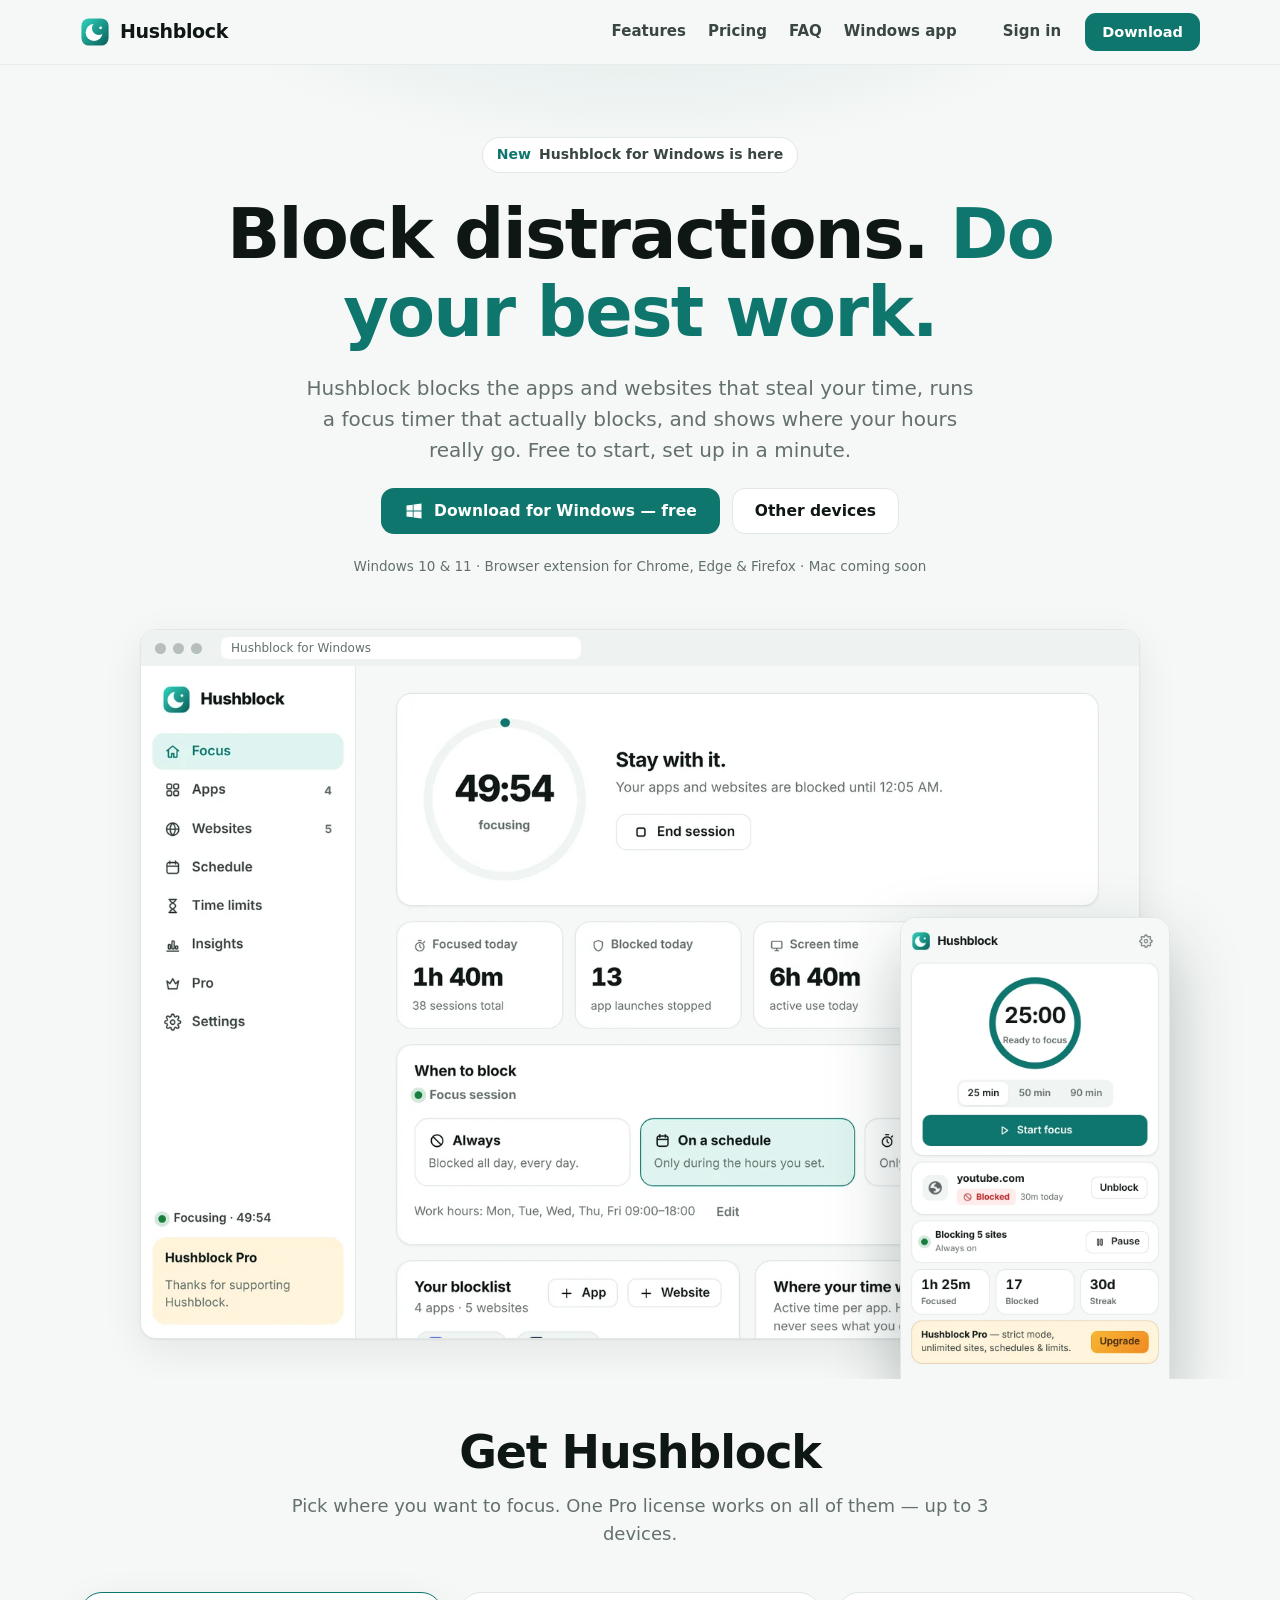
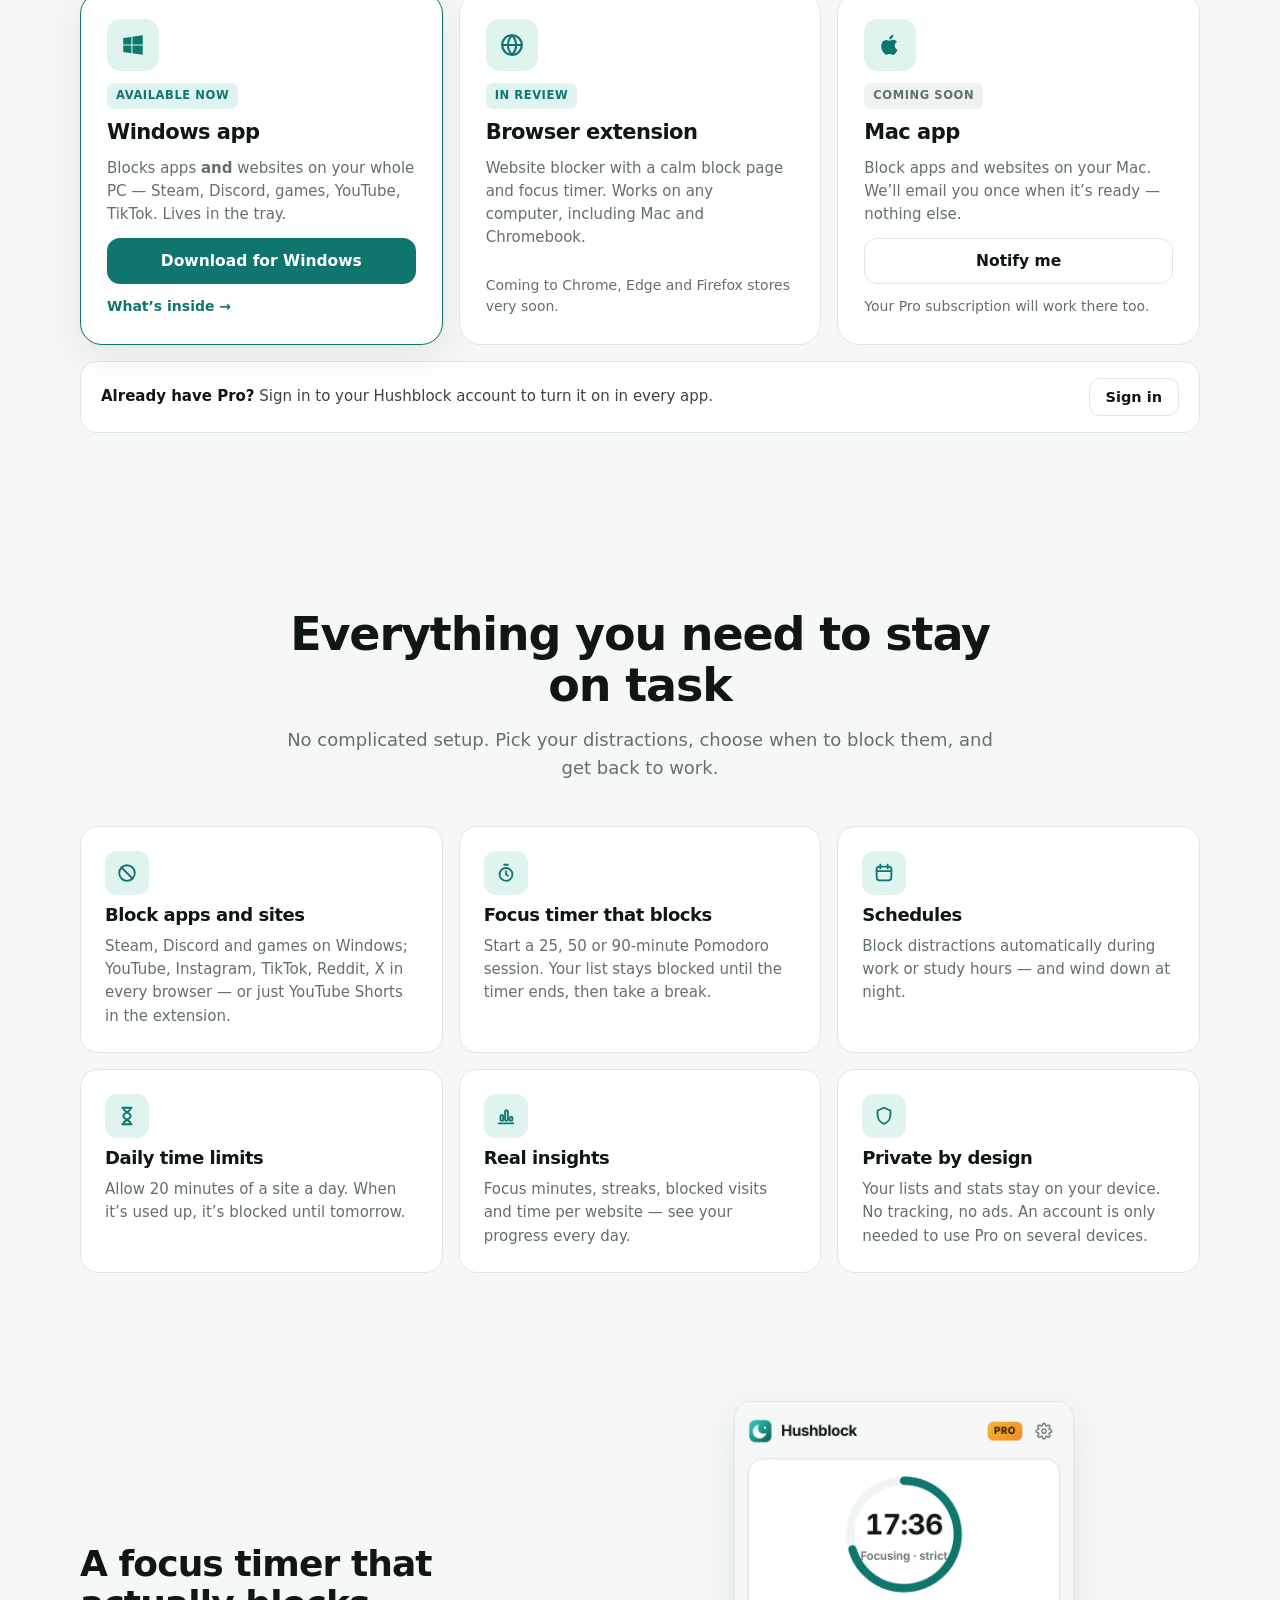
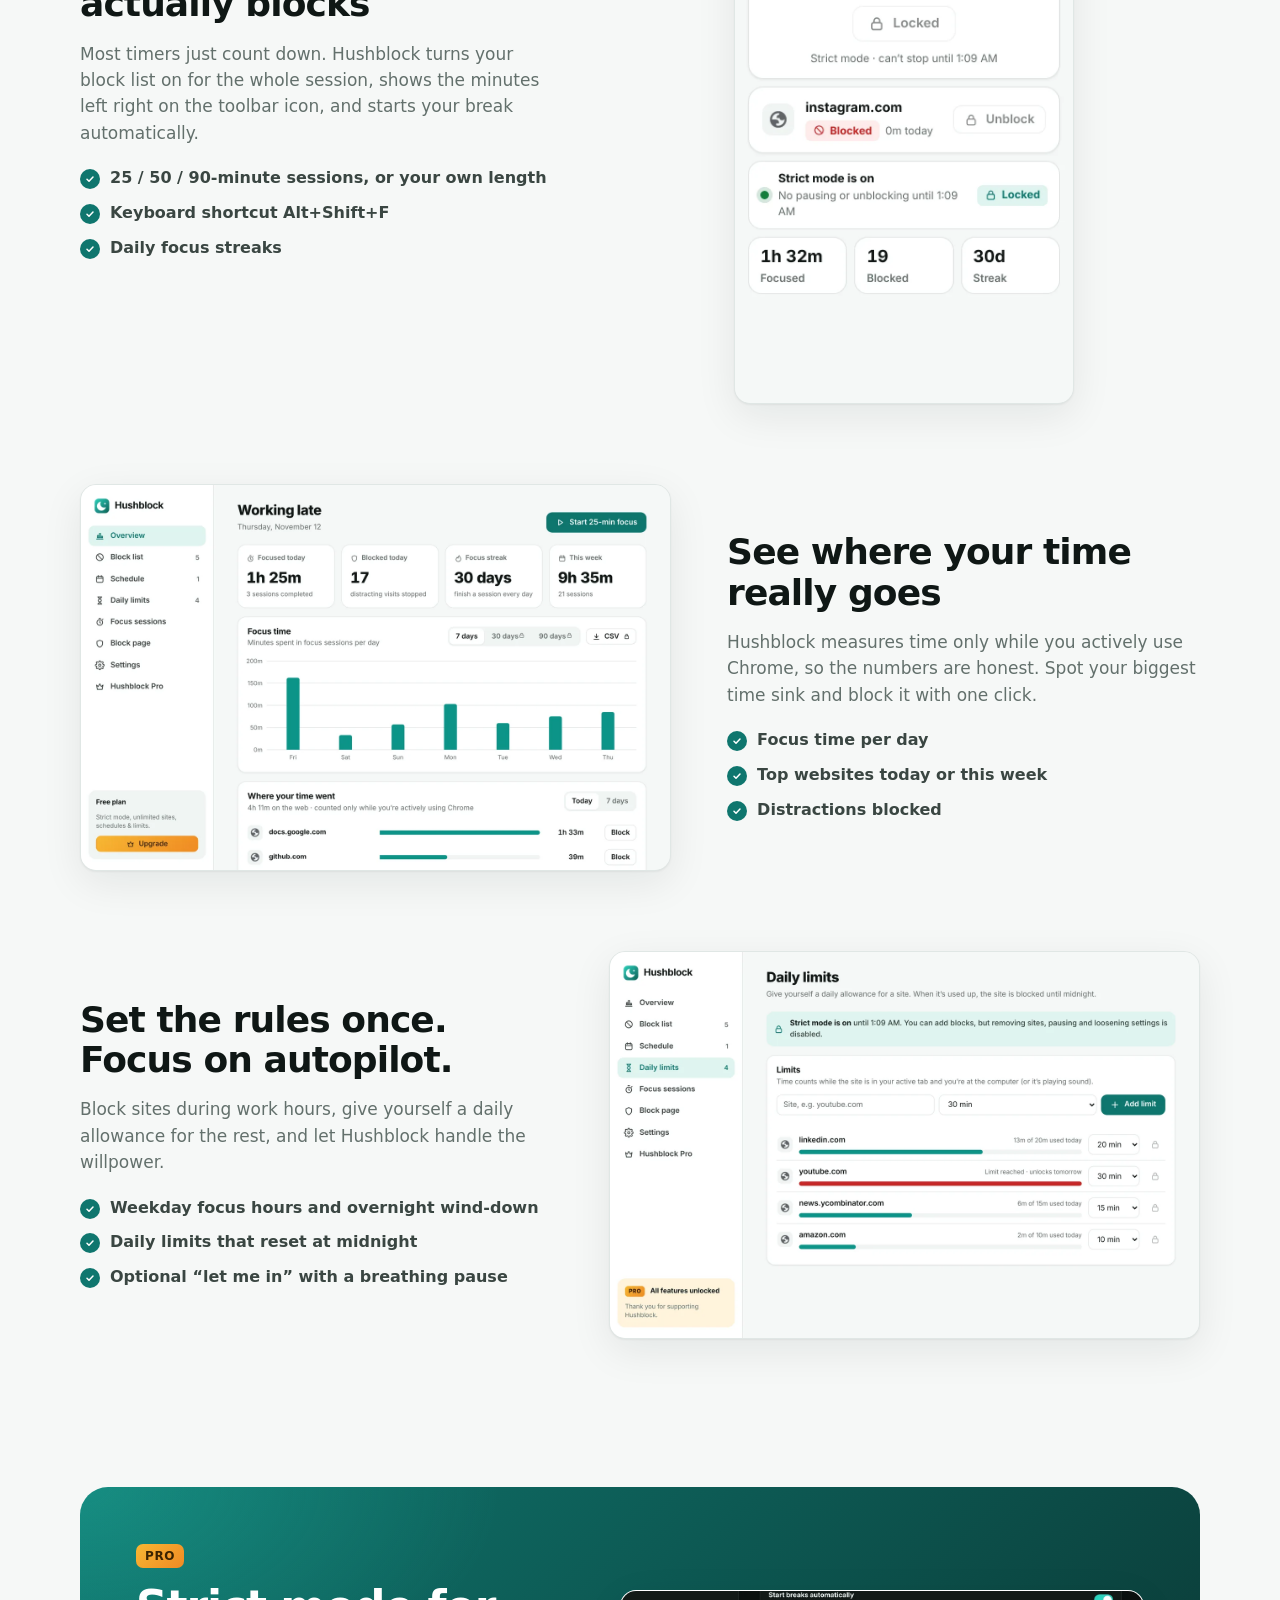
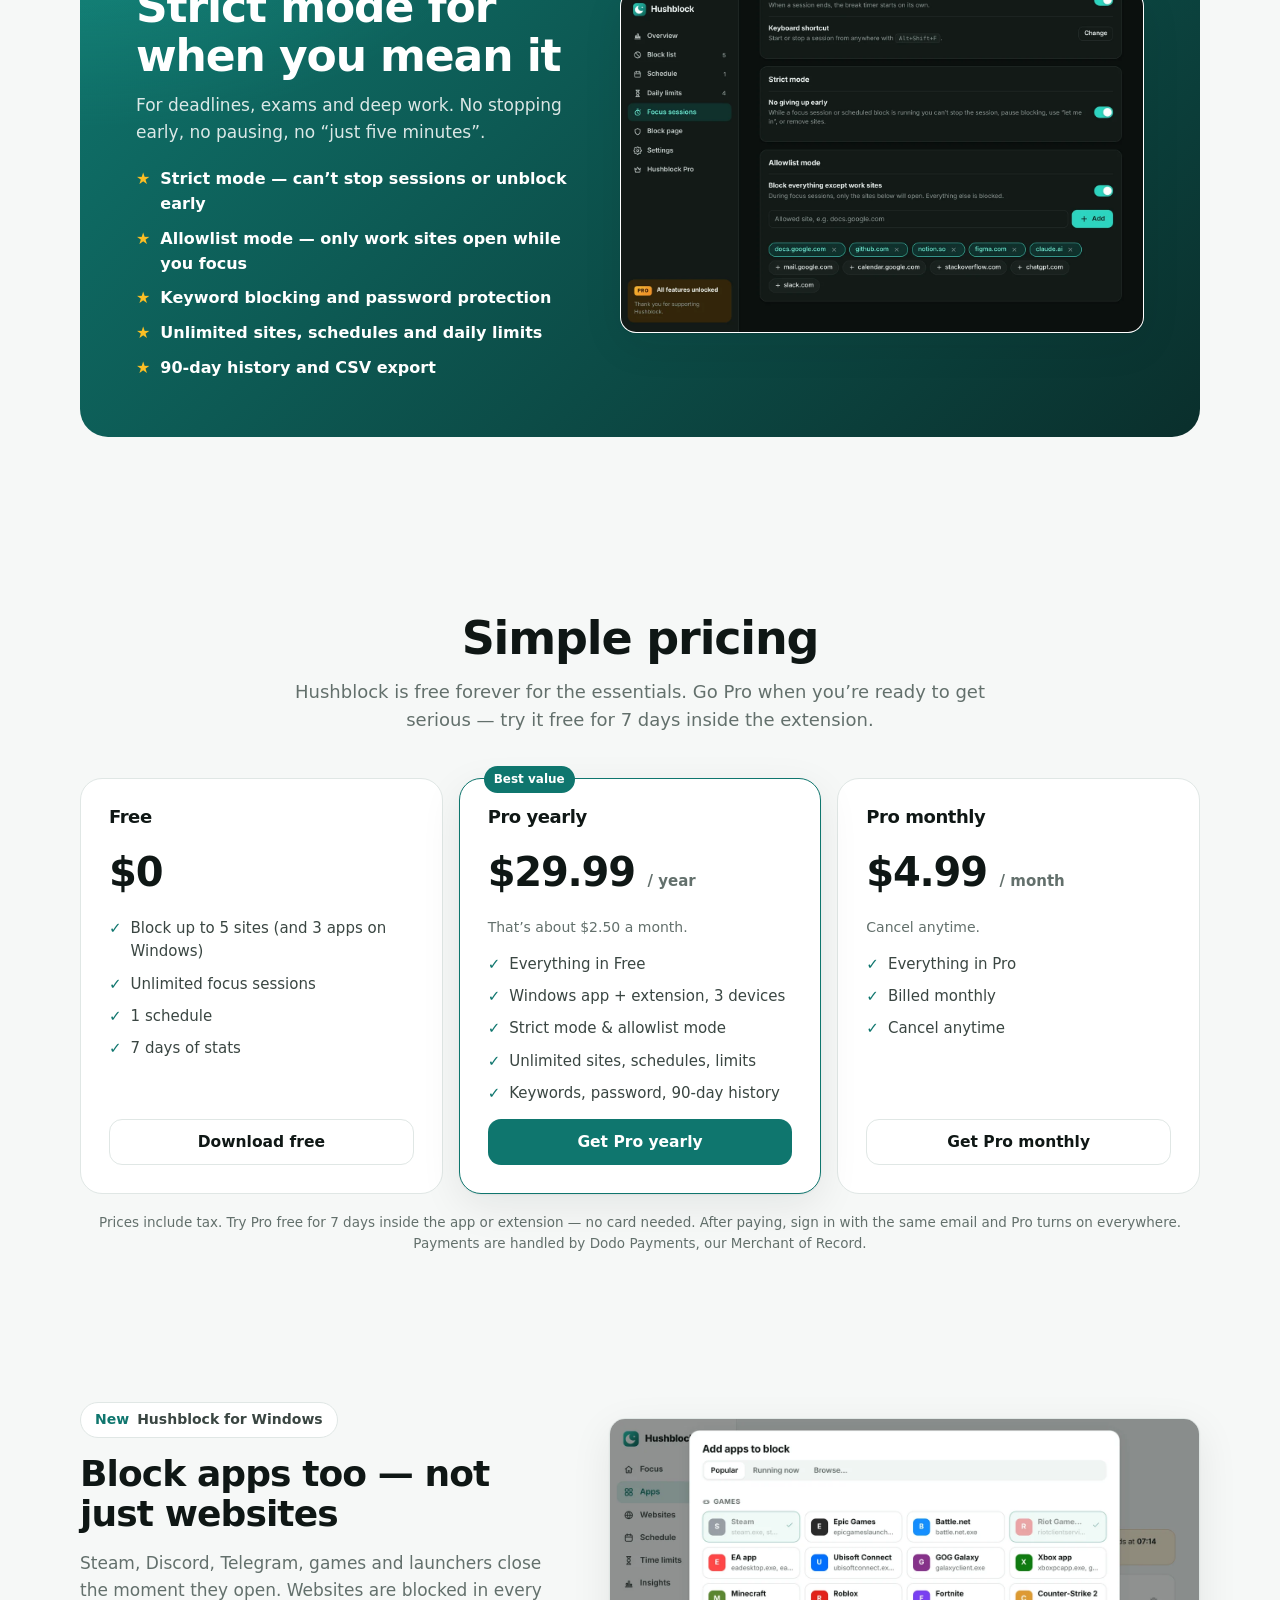
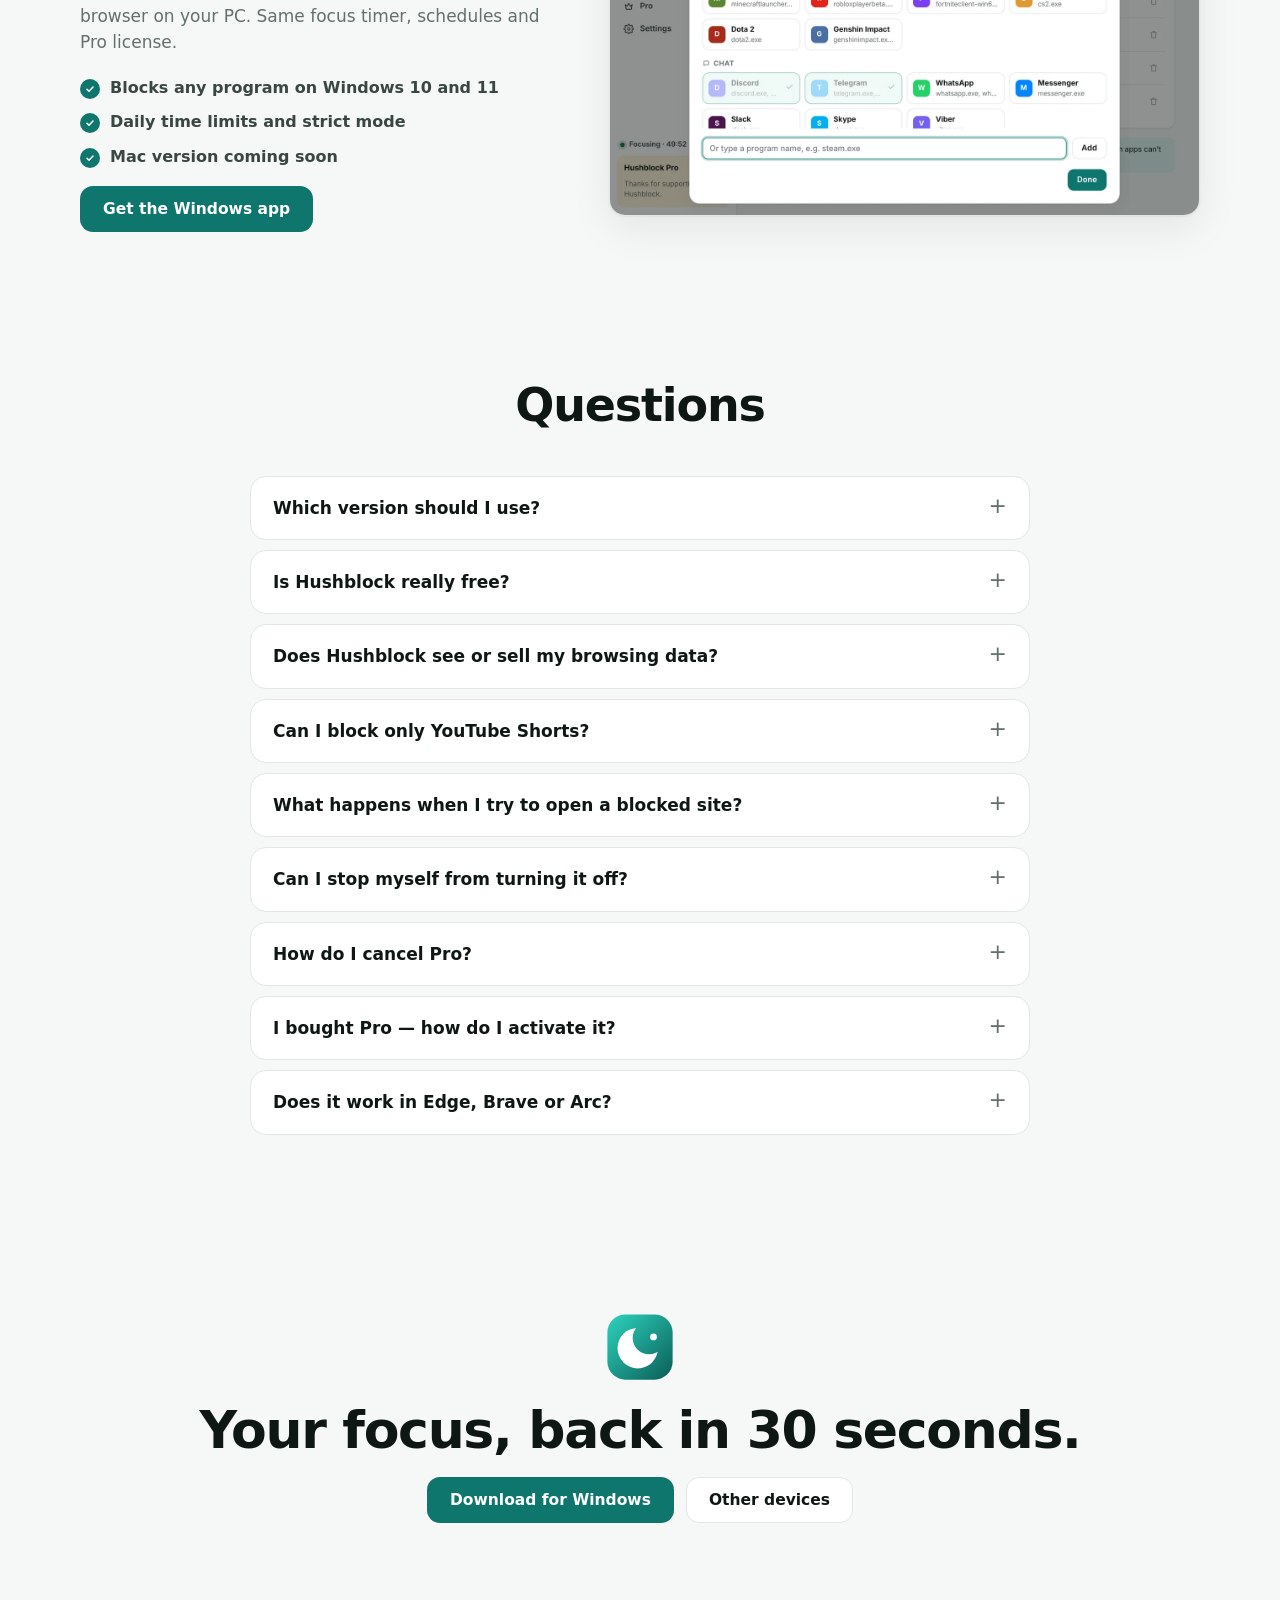
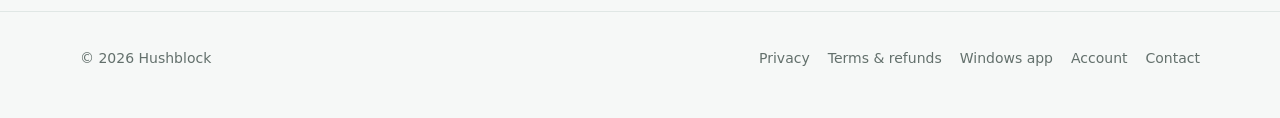
==== index.html @ c03a37de "Add files via upload" ====
<!doctype html>
<html lang="en">
<head>
  <meta charset="utf-8" />
  <meta name="viewport" content="width=device-width, initial-scale=1" />
  <title>Hushblock — Website Blocker & Focus Timer for Chrome</title>
  <meta name="description" content="Block distracting websites, focus with a Pomodoro timer that actually blocks, set daily time limits and schedules. Free, private Chrome extension." />
  <meta property="og:title" content="Hushblock — Quiet the internet. Do your best work." />
  <meta property="og:description" content="Website blocker, focus timer and daily limits for Chrome. Free and private." />
  <meta property="og:image" content="img/og.jpg" />
  <meta property="og:type" content="website" />
  <meta name="twitter:card" content="summary_large_image" />
  <link rel="icon" href="img/favicon-32.png" />
  <link rel="stylesheet" href="style.css?v=20261112c" />
  <script type="application/ld+json">
  {"@context":"https://schema.org","@type":"SoftwareApplication","name":"Hushblock","applicationCategory":"BrowserApplication","operatingSystem":"Chrome","description":"Website blocker and focus timer for Chrome.","offers":{"@type":"Offer","price":"0","priceCurrency":"USD"}}
  </script>
</head>
<body>
  <header class="nav">
    <div class="container">
      <a class="brand" href="./"><img src="img/logo.svg" alt="" />Hushblock</a>
      <nav class="links" aria-label="Main">
        <a href="#features">Features</a>
        <a href="#pricing">Pricing</a>
        <a href="#faq">FAQ</a>
        <a href="desktop/">Windows app</a>
      </nav>
      <a class="nav-signin" href="account/">Sign in</a>
      <a class="btn primary sm" href="#get">Download</a>
    </div>
  </header>

  <main>
    <section class="hero">
      <div class="container">
        <span class="eyebrow"><b>New</b> Hushblock for Windows is here</span>
        <h1>Block distractions. <em>Do your best work.</em></h1>
        <p class="lead">Hushblock blocks the apps and websites that steal your time, runs a focus timer that actually blocks, and shows where your hours really go. Free to start, set up in a minute.</p>
        <div class="cta-row">
          <a class="btn primary js-dl-win" href="desktop/"><svg viewBox="0 0 24 24" fill="currentColor" aria-hidden="true"><path d="M3 5.5l7.5-1v7H3zM11.5 4.3L21 3v8.5h-9.5zM3 12.5h7.5v7L3 18.5zM11.5 12.5H21V21l-9.5-1.3z"/></svg><span>Download for Windows — free</span></a>
          <a class="btn ghost" href="#get">Other devices</a>
        </div>
        <p class="small-note">Windows 10 &amp; 11 · Browser extension for Chrome, Edge &amp; Firefox · Mac coming soon</p>
        <div class="hero-visual">
          <div class="browser"><div class="bar"><i></i><i></i><i></i><span>Hushblock for Windows</span></div><img src="img/win-home-light.webp" alt="Hushblock for Windows: focus timer, today's stats and blocking mode" width="1400" height="942" /></div>
          <div class="pop"><img src="img/popup.webp" alt="Hushblock browser extension popup with focus timer" width="720" height="1280" /></div>
        </div>
      </div>
    </section>

    <section class="block" id="get" style="padding-top:48px">
      <div class="container">
        <div class="section-head">
          <h2>Get Hushblock</h2>
          <p>Pick where you want to focus. One Pro license works on all of them — up to 3 devices.</p>
        </div>
        <div class="get-grid">
          <div class="get-card main">
            <div class="get-ic"><svg viewBox="0 0 24 24" fill="currentColor" aria-hidden="true"><path d="M3 5.5l7.5-1v7H3zM11.5 4.3L21 3v8.5h-9.5zM3 12.5h7.5v7L3 18.5zM11.5 12.5H21V21l-9.5-1.3z"/></svg></div>
            <span class="get-tag">Available now</span>
            <h3>Windows app</h3>
            <p>Blocks apps <b>and</b> websites on your whole PC — Steam, Discord, games, YouTube, TikTok. Lives in the tray.</p>
            <a class="btn primary js-dl-win" href="desktop/">Download for Windows</a>
            <a class="get-more" href="desktop/">What’s inside →</a>
          </div>
          <div class="get-card">
            <div class="get-ic"><svg viewBox="0 0 24 24" fill="none" stroke="currentColor" stroke-width="2" stroke-linecap="round" aria-hidden="true"><circle cx="12" cy="12" r="9"/><path d="M3.5 12h17M12 3c2.5 2.6 3.8 5.6 3.8 9s-1.3 6.4-3.8 9c-2.5-2.6-3.8-5.6-3.8-9S9.5 5.6 12 3z"/></svg></div>
            <span class="get-tag js-ext-tag">In review</span>
            <h3>Browser extension</h3>
            <p>Website blocker with a calm block page and focus timer. Works on any computer, including Mac and Chromebook.</p>
            <div class="store-links js-stores"></div>
            <span class="get-more muted js-ext-note">Coming to Chrome, Edge and Firefox stores very soon.</span>
          </div>
          <div class="get-card">
            <div class="get-ic"><svg viewBox="0 0 24 24" fill="currentColor" aria-hidden="true"><path d="M16.4 12.6c0-2.4 2-3.5 2-3.6-1.1-1.6-2.8-1.8-3.4-1.8-1.4-.1-2.8.9-3.5.9s-1.8-.9-3-.8c-1.5 0-3 .9-3.8 2.3-1.6 2.8-.4 7 1.2 9.2.8 1.1 1.7 2.3 2.9 2.3 1.2-.1 1.6-.7 3-.7s1.8.7 3 .7c1.3 0 2.1-1.1 2.8-2.2.9-1.3 1.3-2.6 1.3-2.6s-2.5-1-2.5-3.7zM14.1 5.6c.6-.8 1.1-1.9 1-3-.9 0-2.1.6-2.7 1.4-.6.7-1.1 1.8-1 2.9 1 .1 2.1-.5 2.7-1.3z"/></svg></div>
            <span class="get-tag soon">Coming soon</span>
            <h3>Mac app</h3>
            <p>Block apps and websites on your Mac. We’ll email you once when it’s ready — nothing else.</p>
            <a class="btn ghost js-notify-mac" href="#">Notify me</a>
            <span class="get-more muted">Your Pro subscription will work there too.</span>
          </div>
        </div>
        <div class="get-account">
          <div><b>Already have Pro?</b> Sign in to your Hushblock account to turn it on in every app.</div>
          <a class="btn ghost sm" href="account/">Sign in</a>
        </div>
      </div>
    </section>

    <section class="block" id="features">
      <div class="container">
        <div class="section-head">
          <h2>Everything you need to stay on task</h2>
          <p>No complicated setup. Pick your distractions, choose when to block them, and get back to work.</p>
        </div>
        <div class="grid3">
          <div class="feature"><div class="ic"><svg viewBox="0 0 24 24" fill="none" stroke="currentColor" stroke-width="2" stroke-linecap="round"><circle cx="12" cy="12" r="8.5"/><path d="M6 6l12 12"/></svg></div><h3>Block apps and sites</h3><p>Steam, Discord and games on Windows; YouTube, Instagram, TikTok, Reddit, X in every browser — or just YouTube Shorts in the extension.</p></div>
          <div class="feature"><div class="ic"><svg viewBox="0 0 24 24" fill="none" stroke="currentColor" stroke-width="2" stroke-linecap="round"><circle cx="12" cy="13.5" r="7"/><path d="M12 10v3.5l2 1.5M10 3h4"/></svg></div><h3>Focus timer that blocks</h3><p>Start a 25, 50 or 90-minute Pomodoro session. Your list stays blocked until the timer ends, then take a break.</p></div>
          <div class="feature"><div class="ic"><svg viewBox="0 0 24 24" fill="none" stroke="currentColor" stroke-width="2" stroke-linecap="round"><rect x="4" y="5" width="16" height="15" rx="3"/><path d="M8 3v4M16 3v4M4 10h16"/></svg></div><h3>Schedules</h3><p>Block distractions automatically during work or study hours — and wind down at night.</p></div>
          <div class="feature"><div class="ic"><svg viewBox="0 0 24 24" fill="none" stroke="currentColor" stroke-width="2" stroke-linecap="round"><path d="M7 3h10M7 21h10M8 3c0 5 8 5 8 9s-8 4-8 9M16 3c0 5-8 5-8 9s8 4 8 9"/></svg></div><h3>Daily time limits</h3><p>Allow 20 minutes of a site a day. When it’s used up, it’s blocked until tomorrow.</p></div>
          <div class="feature"><div class="ic"><svg viewBox="0 0 24 24" fill="none" stroke="currentColor" stroke-width="2" stroke-linecap="round"><path d="M4 20h16"/><rect x="6" y="11" width="3" height="6" rx="1"/><rect x="11" y="6" width="3" height="11" rx="1"/><rect x="16" y="13" width="3" height="4" rx="1"/></svg></div><h3>Real insights</h3><p>Focus minutes, streaks, blocked visits and time per website — see your progress every day.</p></div>
          <div class="feature"><div class="ic"><svg viewBox="0 0 24 24" fill="none" stroke="currentColor" stroke-width="2" stroke-linecap="round"><path d="M12 3l7 3v5c0 4.5-3 8.3-7 9.5C8 19.3 5 15.5 5 11V6l7-3z"/></svg></div><h3>Private by design</h3><p>Your lists and stats stay on your device. No tracking, no ads. An account is only needed to use Pro on several devices.</p></div>
        </div>
      </div>
    </section>

    <section class="block" style="padding-top:0">
      <div class="container">
        <div class="split">
          <div class="text">
            <h3>A focus timer that actually blocks</h3>
            <p>Most timers just count down. Hushblock turns your block list on for the whole session, shows the minutes left right on the toolbar icon, and starts your break automatically.</p>
            <ul class="ticks"><li>25 / 50 / 90-minute sessions, or your own length</li><li>Keyboard shortcut Alt+Shift+F</li><li>Daily focus streaks</li></ul>
          </div>
          <img class="shot phone" src="img/popup-focus.webp" alt="Focus session in progress in the Hushblock popup" width="720" height="1280" />
        </div>
        <div class="split rev">
          <div class="text">
            <h3>See where your time really goes</h3>
            <p>Hushblock measures time only while you actively use Chrome, so the numbers are honest. Spot your biggest time sink and block it with one click.</p>
            <ul class="ticks"><li>Focus time per day</li><li>Top websites today or this week</li><li>Distractions blocked</li></ul>
          </div>
          <img class="shot" src="img/dashboard.webp" alt="Hushblock dashboard with focus chart and top websites" width="1400" height="916" />
        </div>
        <div class="split">
          <div class="text">
            <h3>Set the rules once. Focus on autopilot.</h3>
            <p>Block sites during work hours, give yourself a daily allowance for the rest, and let Hushblock handle the willpower.</p>
            <ul class="ticks"><li>Weekday focus hours and overnight wind-down</li><li>Daily limits that reset at midnight</li><li>Optional “let me in” with a breathing pause</li></ul>
          </div>
          <img class="shot" src="img/limits.webp" alt="Daily time limits in Hushblock" width="1400" height="916" />
        </div>
      </div>
    </section>

    <section class="block" id="pro" style="padding-top:20px">
      <div class="container">
        <div class="pro-band">
          <div>
            <span class="badge">Pro</span>
            <h2 style="margin-top:14px">Strict mode for when you mean it</h2>
            <p>For deadlines, exams and deep work. No stopping early, no pausing, no “just five minutes”.</p>
            <ul>
              <li>Strict mode — can’t stop sessions or unblock early</li>
              <li>Allowlist mode — only work sites open while you focus</li>
              <li>Keyword blocking and password protection</li>
              <li>Unlimited sites, schedules and daily limits</li>
              <li>90-day history and CSV export</li>
            </ul>
          </div>
          <img class="shot" src="img/pro-dark.webp" alt="Strict mode and allowlist settings in Hushblock Pro" width="1400" height="916" style="border-color:rgba(255,255,255,.12)" />
        </div>
      </div>
    </section>

    <section class="block" id="pricing">
      <div class="container">
        <div class="section-head">
          <h2>Simple pricing</h2>
          <p>Hushblock is free forever for the essentials. Go Pro when you’re ready to get serious — try it free for 7 days inside the extension.</p>
        </div>
        <div class="prices">
          <div class="price">
            <h3>Free</h3>
            <div class="amt">$0</div>
            <ul><li>Block up to 5 sites (and 3 apps on Windows)</li><li>Unlimited focus sessions</li><li>1 schedule</li><li>7 days of stats</li></ul>
            <a class="btn ghost" href="#get">Download free</a>
          </div>
          <div class="price best">
            <h3>Pro yearly</h3>
            <div class="amt"><span class="js-price-year">$29.99</span> <small>/ year</small></div>
            <p class="muted">That’s about <span class="js-price-year-mo">$2.50</span> a month.</p>
            <ul><li>Everything in Free</li><li>Windows app + extension, 3 devices</li><li>Strict mode & allowlist mode</li><li>Unlimited sites, schedules, limits</li><li>Keywords, password, 90-day history</li></ul>
            <a class="btn primary js-buy-year" href="#pricing">Get Pro yearly</a>
          </div>
          <div class="price">
            <h3>Pro monthly</h3>
            <div class="amt"><span class="js-price-month">$4.99</span> <small>/ month</small></div>
            <p class="muted">Cancel anytime.</p>
            <ul><li>Everything in Pro</li><li>Billed monthly</li><li>Cancel anytime</li></ul>
            <a class="btn ghost js-buy-month" href="#pricing">Get Pro monthly</a>
          </div>
        </div>
        <p class="small-note" style="text-align:center;margin-top:18px">Prices include tax. Try Pro free for 7 days inside the app or extension — no card needed. After paying, sign in with the same email and Pro turns on everywhere. Payments are handled by Dodo Payments, our Merchant of Record.</p>
      </div>
    </section>

    <section class="block" id="desktop" style="padding-top:20px">
      <div class="container">
        <div class="split">
          <div class="text">
            <span class="eyebrow" style="align-self:flex-start"><b>New</b> Hushblock for Windows</span>
            <h3>Block apps too — not just websites</h3>
            <p>Steam, Discord, Telegram, games and launchers close the moment they open. Websites are blocked in every browser on your PC. Same focus timer, schedules and Pro license.</p>
            <ul class="ticks"><li>Blocks any program on Windows 10 and 11</li><li>Daily time limits and strict mode</li><li>Mac version coming soon</li></ul>
            <div class="cta-row" style="justify-content:flex-start"><a class="btn primary" href="desktop/">Get the Windows app</a></div>
          </div>
          <div class="shot"><img src="img/win-picker.webp" alt="Choosing apps to block in Hushblock for Windows" width="1400" height="942" loading="lazy" /></div>
        </div>
      </div>
    </section>

    <section class="block" id="faq" style="padding-top:20px">
      <div class="container">
        <div class="section-head"><h2>Questions</h2></div>
        <div class="faq">
          <details><summary>Which version should I use?</summary><p>On a Windows PC, download the <a href="desktop/">Windows app</a> — it blocks apps and websites everywhere. On a Mac or Chromebook, use the browser extension until the Mac app is ready. You can use both; one Pro license covers up to 3 devices.</p></details>
          <details><summary>Is Hushblock really free?</summary><p>Yes. Blocking up to 5 sites, unlimited focus sessions, one schedule, one daily limit and a week of stats are free forever. Pro unlocks strict mode, unlimited blocking and more.</p></details>
          <details><summary>Does Hushblock see or sell my browsing data?</summary><p>No. Your block list, browsing time and statistics are stored only in your browser. Hushblock has no servers that receive this data, and there are no ads or analytics. Read the <a href="privacy.html">privacy policy</a>.</p></details>
          <details><summary>Can I block only YouTube Shorts?</summary><p>Yes. Add <b>youtube.com/shorts</b> to your block list — the rest of YouTube keeps working.</p></details>
          <details><summary>What happens when I try to open a blocked site?</summary><p>You’ll see a calm block page with a short motivational line and your progress for today. If you allow it, you can get in for a few minutes after a short breathing pause — unless strict mode is on.</p></details>
          <details><summary>Can I stop myself from turning it off?</summary><p>With Pro, strict mode locks your session: no stopping early, no pausing, no unblocking. You can also protect your settings with a password — ask a friend to set it.</p></details>
          <details><summary>How do I cancel Pro?</summary><p>Open the extension’s Settings → Your plan → Manage subscription, or go straight to the <a class="js-portal" href="#">customer portal</a> and sign in with the email you used to pay. You keep Pro until the end of the period you paid for.</p></details>
          <details><summary>I bought Pro — how do I activate it?</summary><p>If Hushblock is installed in the browser you paid in, Pro switches on by itself. Otherwise <a href="account/">sign in to your account</a> with the email you paid with and press Activate for your device — or paste the license key from your receipt email in Hushblock → Pro. One key works on up to 3 devices.</p></details>
          <details><summary>Does it work in Edge, Brave or Arc?</summary><p>Yes — any Chromium-based browser that can install extensions from the Chrome Web Store.</p></details>
        </div>
      </div>
    </section>

    <section class="block">
      <div class="container final">
        <img src="img/logo.svg" alt="" width="72" height="72" />
        <h2>Your focus, back in 30 seconds.</h2>
        <div class="cta-row"><a class="btn primary js-dl-win" href="desktop/">Download for Windows</a><a class="btn ghost" href="#get">Other devices</a></div>
      </div>
    </section>
  </main>

  <footer>
    <div class="container">
      <span>© <span class="js-year">2026</span> Hushblock</span>
      <nav>
        <a href="privacy.html">Privacy</a>
        <a href="terms.html">Terms & refunds</a>
        <a href="desktop/">Windows app</a>
        <a href="account/">Account</a>
        <a class="js-email" href="#">Contact</a>
      </nav>
    </div>
  </footer>

  <script src="site-config.js?v=20261112c"></script>
  <script src="site.js?v=20261112c"></script>
</body>
</html>
---- style.css ----
:root {
  --bg: #f6f8f7; --surface: #ffffff; --surface-2: #eef3f1; --ink: #0f1715; --ink-2: #3a4642; --muted: #63706c;
  --line: #e0e7e5; --brand: #0f766e; --brand-hover: #0b5f58; --brand-soft: #dff4ef; --brand-text: #0f766e;
  --pro: #a15c07; --pro-grad: linear-gradient(135deg, #f7b733, #f08a24);
  --shadow: 0 1px 2px rgba(16,24,22,.05), 0 12px 40px rgba(16,24,22,.08);
  --radius: 18px; --max: 1120px;
  --font: ui-sans-serif, system-ui, -apple-system, 'Segoe UI', Roboto, 'Helvetica Neue', Arial, sans-serif;
  color-scheme: light;
}
@media (prefers-color-scheme: dark) {
  :root:not([data-theme="light"]) {
    --bg: #0a0f0e; --surface: #121918; --surface-2: #18211f; --ink: #eaf1ef; --ink-2: #c4cecb; --muted: #8e9c98;
    --line: #24302d; --brand: #2dd4bf; --brand-hover: #5eead4; --brand-soft: #0f2f2b; --brand-text: #5eead4; --pro: #fbbf24;
    --shadow: 0 1px 2px rgba(0,0,0,.4), 0 12px 40px rgba(0,0,0,.4);
    color-scheme: dark;
  }
}
* { box-sizing: border-box; }
html { scroll-behavior: smooth; }
body { margin: 0; font-family: var(--font); color: var(--ink); background: var(--bg); line-height: 1.55; -webkit-font-smoothing: antialiased; }
img { max-width: 100%; height: auto; display: block; }
a { color: var(--brand-text); }
h1, h2, h3 { line-height: 1.12; letter-spacing: -0.025em; margin: 0; }
p { margin: 0; }
.container { width: min(var(--max), 100% - 32px); margin-inline: auto; }

/* nav */
.nav { position: sticky; top: 0; z-index: 10; backdrop-filter: saturate(160%) blur(12px); background: color-mix(in srgb, var(--bg) 82%, transparent); border-bottom: 1px solid color-mix(in srgb, var(--line) 70%, transparent); }
.nav .container { display: flex; align-items: center; gap: 24px; height: 64px; }
.brand { display: inline-flex; align-items: center; gap: 10px; font-weight: 800; font-size: 19px; letter-spacing: -0.02em; color: var(--ink); text-decoration: none; }
.brand img { width: 30px; height: 30px; }
.nav .links { display: flex; gap: 22px; margin-left: auto; }
.nav .links a { color: var(--ink-2); text-decoration: none; font-weight: 600; font-size: 15px; }
.nav .links a:hover { color: var(--ink); }

.btn { display: inline-flex; align-items: center; justify-content: center; gap: 10px; height: 46px; padding: 0 22px; border-radius: 13px; font-weight: 700; font-size: 15.5px; text-decoration: none; border: 1px solid transparent; cursor: pointer; transition: background .15s, transform .05s; white-space: nowrap; }
.btn:active { transform: translateY(1px); }
.btn.primary { background: var(--brand); color: #fff; }
@media (prefers-color-scheme: dark) { :root:not([data-theme="light"]) .btn.primary { color: #03231f; } }
.btn.primary:hover { background: var(--brand-hover); }
.btn.ghost { border-color: var(--line); color: var(--ink); background: var(--surface); }
.btn.ghost:hover { background: var(--surface-2); }
.btn.sm { height: 38px; padding: 0 16px; font-size: 14.5px; border-radius: 11px; }
.btn.pro { background: var(--pro-grad); color: #3b2300; }
.btn svg { width: 20px; height: 20px; }

/* hero */
.hero { padding: 72px 0 40px; position: relative; overflow: hidden; }
.hero::before { content: ''; position: absolute; inset: -200px 0 auto; height: 700px; background: radial-gradient(800px 420px at 50% 0%, color-mix(in srgb, var(--brand) 18%, transparent), transparent 70%); pointer-events: none; }
.hero .container { position: relative; display: flex; flex-direction: column; align-items: center; text-align: center; gap: 22px; }
.eyebrow { display: inline-flex; align-items: center; gap: 8px; padding: 6px 14px; border-radius: 999px; background: var(--surface); border: 1px solid var(--line); font-weight: 650; font-size: 14px; color: var(--ink-2); }
.eyebrow b { color: var(--brand-text); }
.hero h1 { font-size: clamp(38px, 6.4vw, 70px); font-weight: 850; max-width: 900px; }
.hero h1 em { font-style: normal; color: var(--brand-text); }
.hero p.lead { font-size: clamp(17px, 2vw, 20px); color: var(--muted); max-width: 680px; }
.cta-row { display: flex; gap: 12px; flex-wrap: wrap; justify-content: center; }
.small-note { font-size: 13.5px; color: var(--muted); }
.hero-visual { position: relative; margin-top: 30px; width: min(1000px, 100%); }
.browser { border-radius: 16px; overflow: hidden; background: var(--surface); border: 1px solid var(--line); box-shadow: var(--shadow); }
.browser .bar { height: 36px; display: flex; align-items: center; gap: 7px; padding: 0 14px; background: var(--surface-2); }
.browser .bar i { width: 11px; height: 11px; border-radius: 50%; background: color-mix(in srgb, var(--muted) 40%, transparent); }
.browser .bar span { margin-left: 12px; height: 22px; border-radius: 7px; background: var(--surface); flex: 1; max-width: 360px; font-size: 12px; line-height: 22px; text-align: left; padding: 0 10px; color: var(--muted); }
.hero-visual .pop { position: absolute; width: 27%; right: -3%; bottom: -8%; border-radius: 16px; overflow: hidden; box-shadow: 0 30px 70px rgba(10,40,36,.28); border: 1px solid var(--line); }

.nav .links a.nav-new { display: inline-flex; align-items: center; gap: 6px; }
.new-dot { font-size: 10.5px; font-weight: 800; padding: 2px 6px; border-radius: 6px; background: var(--brand-soft); color: var(--brand-text); text-transform: uppercase; letter-spacing: .04em; }

/* nav extras */
.nav-signin { color: var(--ink-2); text-decoration: none; font-weight: 650; font-size: 15px; margin-left: 4px; }
.nav-signin:hover { color: var(--ink); }
.nav .links + .nav-signin { margin-left: 22px; }

/* get hushblock */
.get-grid { display: grid; grid-template-columns: repeat(3, minmax(0, 1fr)); gap: 16px; }
.get-card { background: var(--surface); border: 1.5px solid var(--line); border-radius: 22px; padding: 26px; display: flex; flex-direction: column; gap: 12px; }
.get-card.main { border-color: var(--brand); box-shadow: var(--shadow); }
.get-card h3 { font-size: 21px; }
.get-card p { color: var(--muted); font-size: 15px; flex: 1; }
.get-ic { width: 52px; height: 52px; border-radius: 14px; display: grid; place-items: center; background: var(--brand-soft); color: var(--brand-text); }
.get-ic svg { width: 26px; height: 26px; }
.get-tag { align-self: flex-start; font-size: 11.5px; font-weight: 800; letter-spacing: .05em; text-transform: uppercase; padding: 4px 9px; border-radius: 7px; background: var(--brand-soft); color: var(--brand-text); }
.get-tag.soon { background: var(--surface-2); color: var(--muted); }
.get-more { font-size: 14px; font-weight: 650; color: var(--brand-text); text-decoration: none; }
.get-more.muted { color: var(--muted); font-weight: 500; }
.store-links { display: flex; gap: 8px; flex-wrap: wrap; }
.store-links:empty { display: none; }
.get-account { margin-top: 16px; display: flex; align-items: center; justify-content: space-between; gap: 14px; flex-wrap: wrap; background: var(--surface); border: 1px solid var(--line); border-radius: 16px; padding: 16px 20px; color: var(--ink-2); font-size: 15px; }
.get-account b { color: var(--ink); }

/* sections */
section.block { padding: 88px 0; }
.section-head { text-align: center; max-width: 720px; margin: 0 auto 44px; display: flex; flex-direction: column; gap: 14px; }
.section-head h2 { font-size: clamp(30px, 4.2vw, 46px); font-weight: 820; }
.section-head p { color: var(--muted); font-size: 18px; }
.grid3 { display: grid; grid-template-columns: repeat(3, minmax(0, 1fr)); gap: 16px; }
.feature { background: var(--surface); border: 1px solid var(--line); border-radius: var(--radius); padding: 24px; display: flex; flex-direction: column; gap: 10px; }
.feature .ic { width: 44px; height: 44px; border-radius: 12px; display: grid; place-items: center; background: var(--brand-soft); color: var(--brand-text); }
.feature .ic svg { width: 22px; height: 22px; }
.feature h3 { font-size: 18px; }
.feature p { color: var(--muted); font-size: 15px; }

.split { display: grid; grid-template-columns: 1fr 1.25fr; gap: 56px; align-items: center; padding: 40px 0; }
.split.rev { grid-template-columns: 1.25fr 1fr; }
.split.rev .text { order: 2; }
.split .text { display: flex; flex-direction: column; gap: 16px; }
.split h3 { font-size: clamp(26px, 3.2vw, 36px); font-weight: 800; }
.split p { color: var(--muted); font-size: 17px; }
.ticks { list-style: none; padding: 0; margin: 4px 0 0; display: flex; flex-direction: column; gap: 10px; }
.ticks li { display: flex; gap: 10px; font-weight: 600; color: var(--ink-2); }
.ticks li::before { content: ''; flex: none; margin-top: 3px; width: 20px; height: 20px; border-radius: 50%; background: var(--brand) url("data:image/svg+xml;utf8,<svg xmlns='http://www.w3.org/2000/svg' viewBox='0 0 24 24' fill='none' stroke='white' stroke-width='3' stroke-linecap='round' stroke-linejoin='round'><path d='M6 12.5l4 4L18 8'/></svg>") center/12px no-repeat; }
.shot { border-radius: 16px; overflow: hidden; border: 1px solid var(--line); box-shadow: var(--shadow); background: var(--surface); }
.shot.phone { max-width: 340px; margin-inline: auto; }

/* pro band */
.pro-band { background: radial-gradient(700px 400px at 0% 0%, rgba(45,212,191,.25), transparent 60%), linear-gradient(135deg, #0f766e, #0a2f2c); color: #fff; border-radius: 28px; padding: 56px; display: grid; grid-template-columns: 1fr 1.2fr; gap: 48px; align-items: center; }
.pro-band h2 { font-size: clamp(30px, 4vw, 44px); font-weight: 820; }
.pro-band p { opacity: .85; font-size: 17px; margin-top: 12px; }
.pro-band ul { list-style: none; padding: 0; margin: 22px 0 0; display: grid; gap: 10px; }
.pro-band li { display: flex; gap: 10px; font-weight: 600; }
.pro-band li::before { content: '★'; color: #fbbf24; }
.badge { display: inline-flex; align-items: center; height: 24px; padding: 0 9px; border-radius: 7px; background: var(--pro-grad); color: #3b2300; font-weight: 800; font-size: 12px; letter-spacing: .05em; text-transform: uppercase; }

/* pricing */
.prices { display: grid; grid-template-columns: repeat(3, minmax(0, 1fr)); gap: 16px; align-items: stretch; }
.price { background: var(--surface); border: 1.5px solid var(--line); border-radius: 22px; padding: 28px; display: flex; flex-direction: column; gap: 14px; }
.price.best { border-color: var(--brand); box-shadow: var(--shadow); position: relative; }
.price.best::after { content: 'Best value'; position: absolute; top: -13px; left: 24px; background: var(--brand); color: #fff; font-size: 12px; font-weight: 800; padding: 4px 10px; border-radius: 999px; }
.price h3 { font-size: 18px; }
.price .amt { font-size: 40px; font-weight: 850; letter-spacing: -0.03em; }
.price .amt small { font-size: 15px; font-weight: 600; color: var(--muted); letter-spacing: 0; }
.price ul { list-style: none; padding: 0; margin: 0; display: flex; flex-direction: column; gap: 9px; flex: 1; }
.price li { display: flex; gap: 9px; font-size: 15px; color: var(--ink-2); }
.price li::before { content: '✓'; color: var(--brand-text); font-weight: 900; }
.price .muted { color: var(--muted); font-size: 14px; }

/* faq */
.faq { max-width: 780px; margin: 0 auto; display: flex; flex-direction: column; gap: 10px; }
.faq details { background: var(--surface); border: 1px solid var(--line); border-radius: 16px; padding: 18px 22px; }
.faq summary { cursor: pointer; font-weight: 700; font-size: 17px; list-style: none; display: flex; justify-content: space-between; gap: 12px; }
.faq summary::after { content: '+'; color: var(--muted); font-weight: 400; font-size: 22px; line-height: 1; }
.faq details[open] summary::after { content: '–'; }
.faq details p { color: var(--muted); margin-top: 10px; }

.final { text-align: center; display: flex; flex-direction: column; align-items: center; gap: 18px; }
.final h2 { font-size: clamp(30px, 4.6vw, 52px); font-weight: 850; }

footer { border-top: 1px solid var(--line); padding: 36px 0 48px; color: var(--muted); font-size: 14px; }
footer .container { display: flex; flex-wrap: wrap; gap: 18px; align-items: center; justify-content: space-between; }
footer nav { display: flex; gap: 18px; flex-wrap: wrap; }
footer a { color: var(--muted); text-decoration: none; }
footer a:hover { color: var(--ink); }

/* legal pages */
.legal { max-width: 760px; margin: 0 auto; padding: 56px 0 80px; }
.legal h1 { font-size: 40px; font-weight: 820; margin-bottom: 8px; }
.legal h2 { font-size: 22px; margin: 34px 0 10px; }
.legal p, .legal li { color: var(--ink-2); font-size: 16px; }
.legal p { margin: 10px 0; }
.legal ul { padding-left: 22px; }
.legal li { margin: 6px 0; }
.legal .updated { color: var(--muted); }

@media (max-width: 860px) {
  .nav .links { display: none; }
  .grid3, .prices, .get-grid { grid-template-columns: 1fr; }
  .nav-signin { display: none; }
  .nav .container > .btn:last-child { margin-left: auto; }
  .split, .split.rev, .pro-band { grid-template-columns: 1fr; gap: 28px; }
  .split.rev .text { order: 0; }
  .pro-band { padding: 32px 22px; }
  .hero-visual .pop { display: none; }
  section.block { padding: 60px 0; }
}
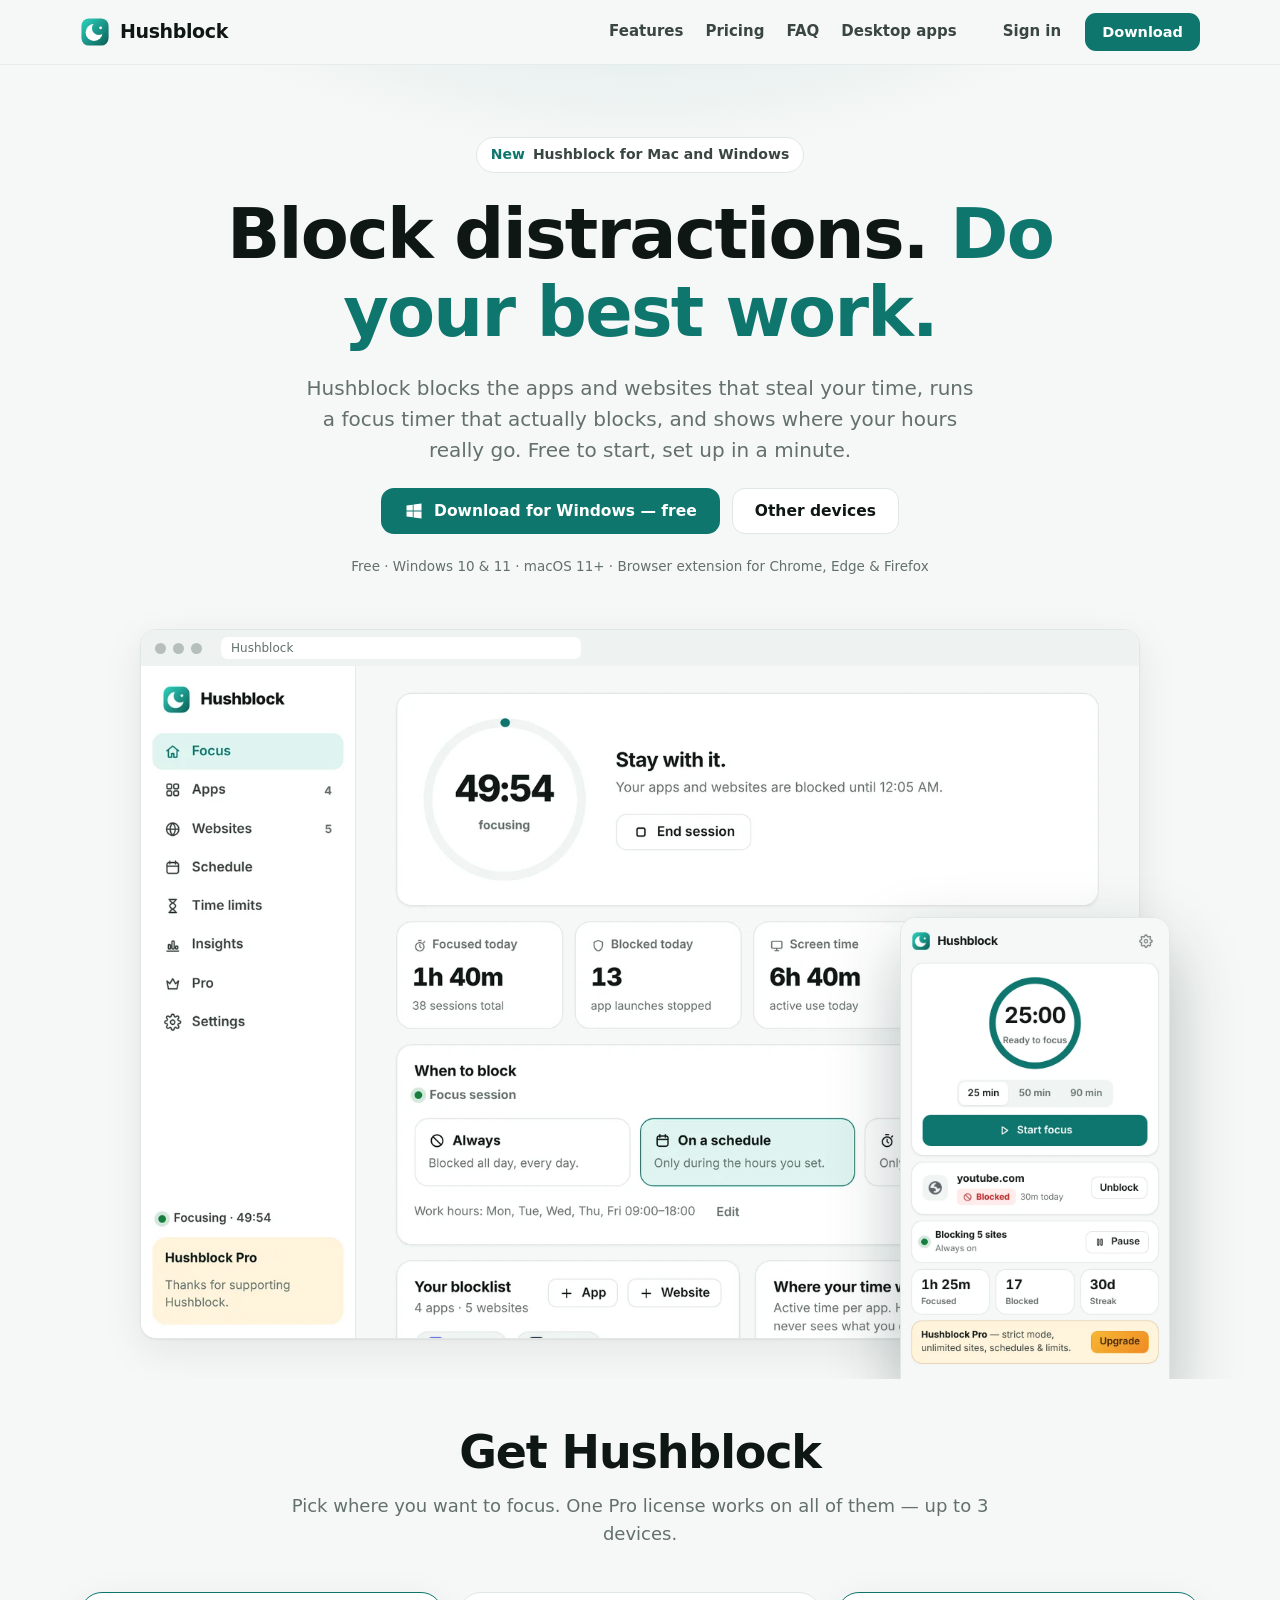
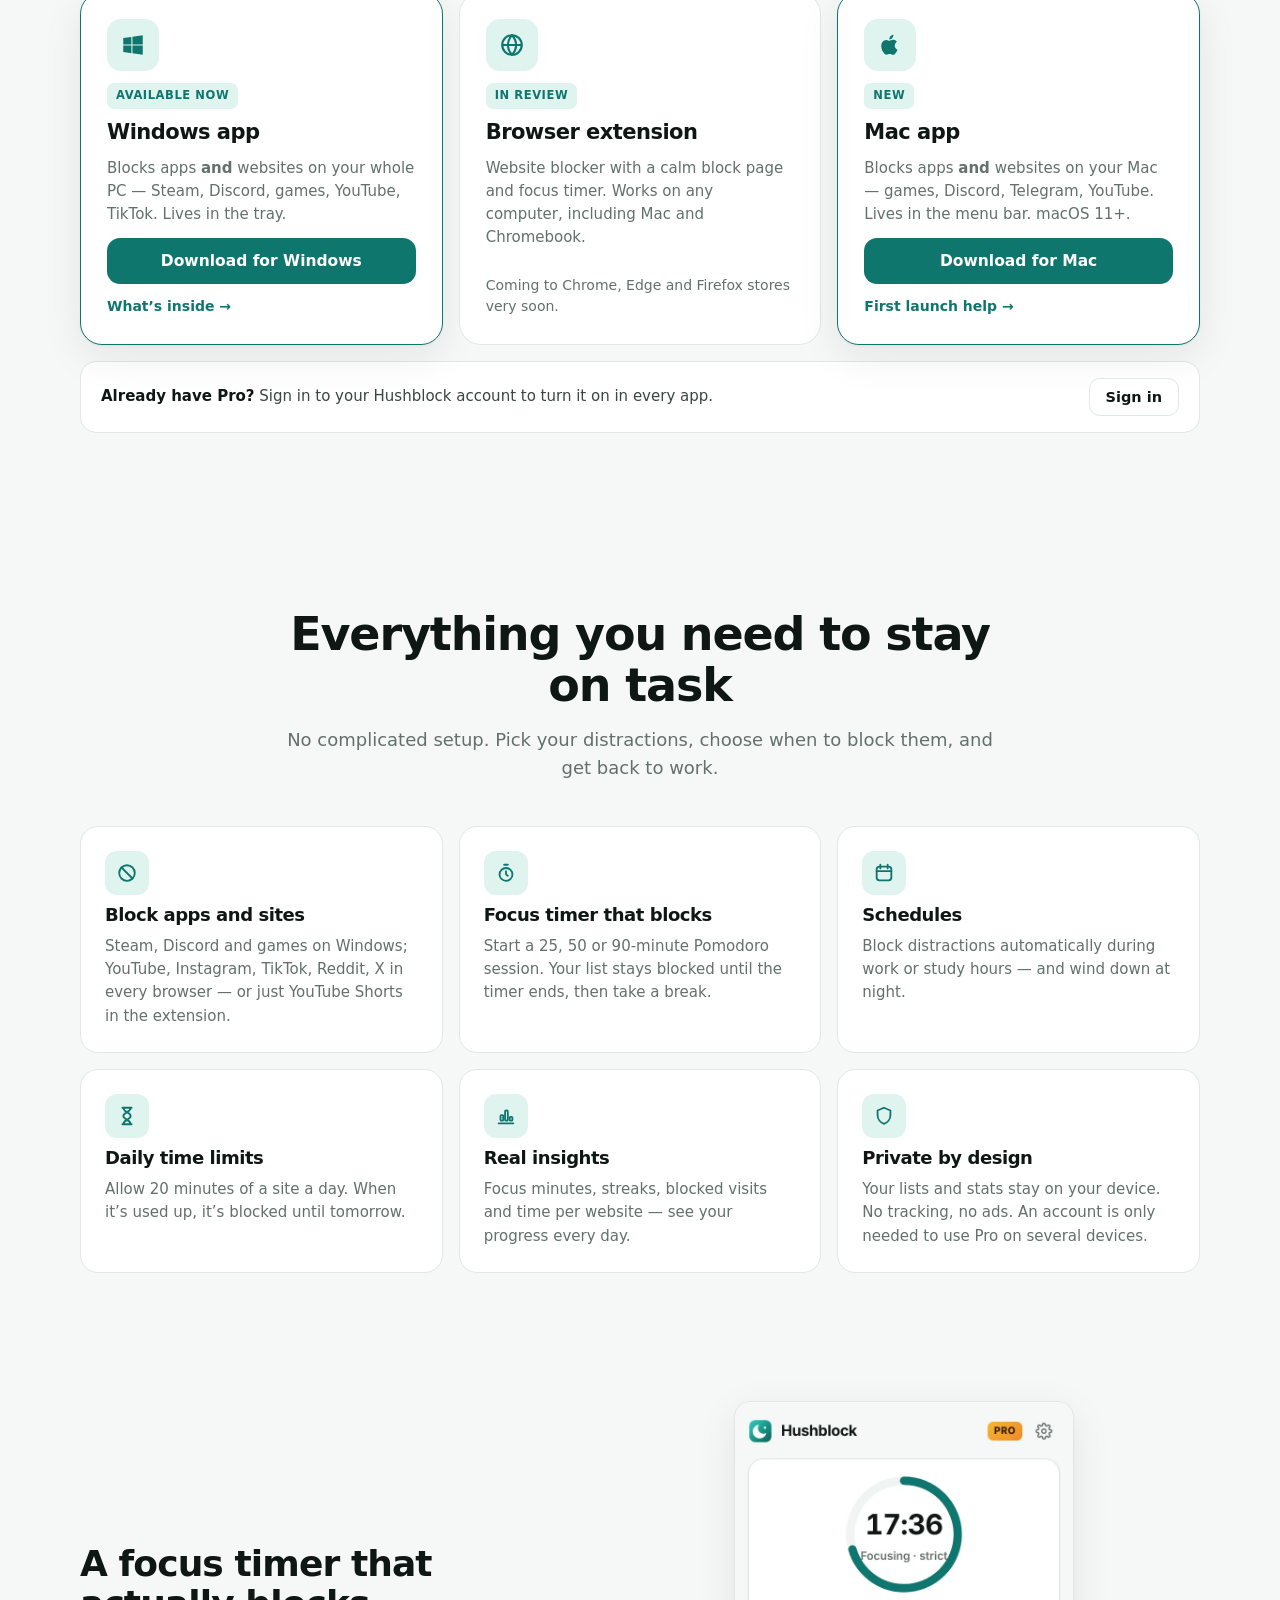
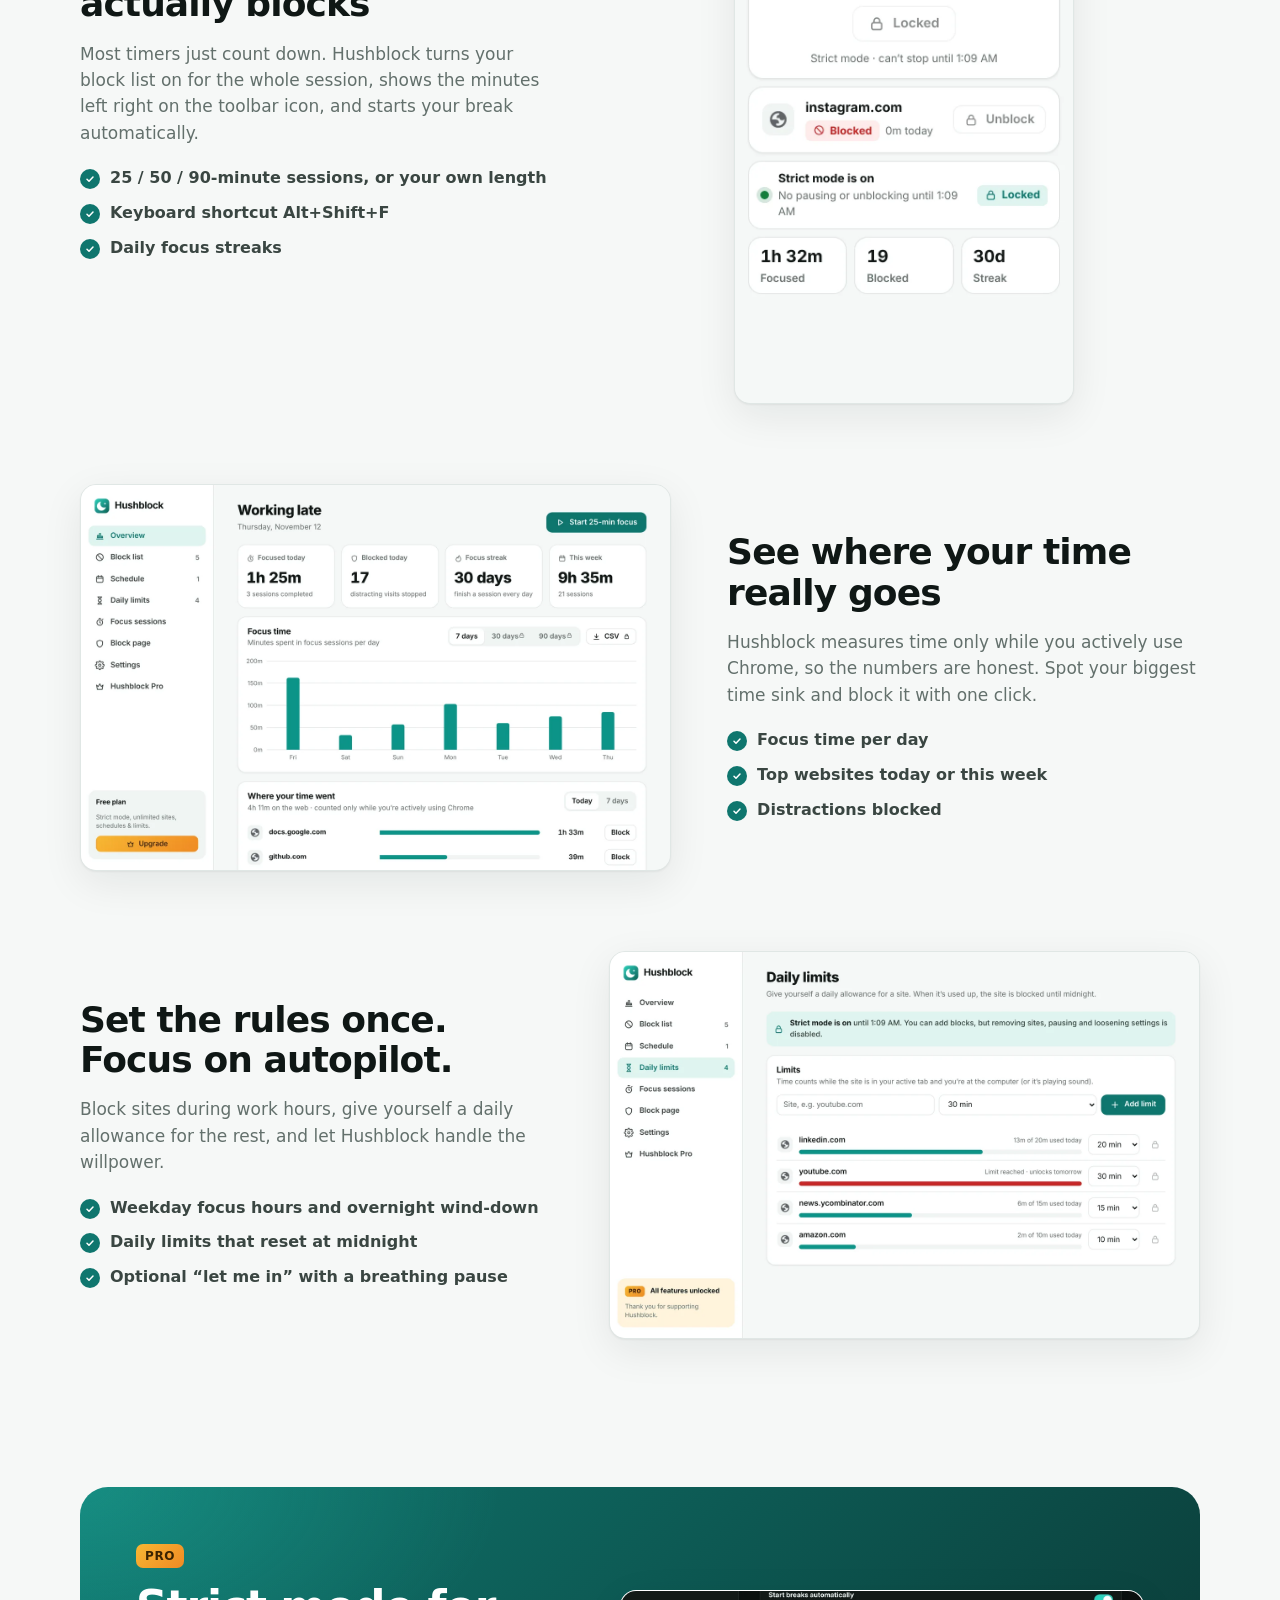
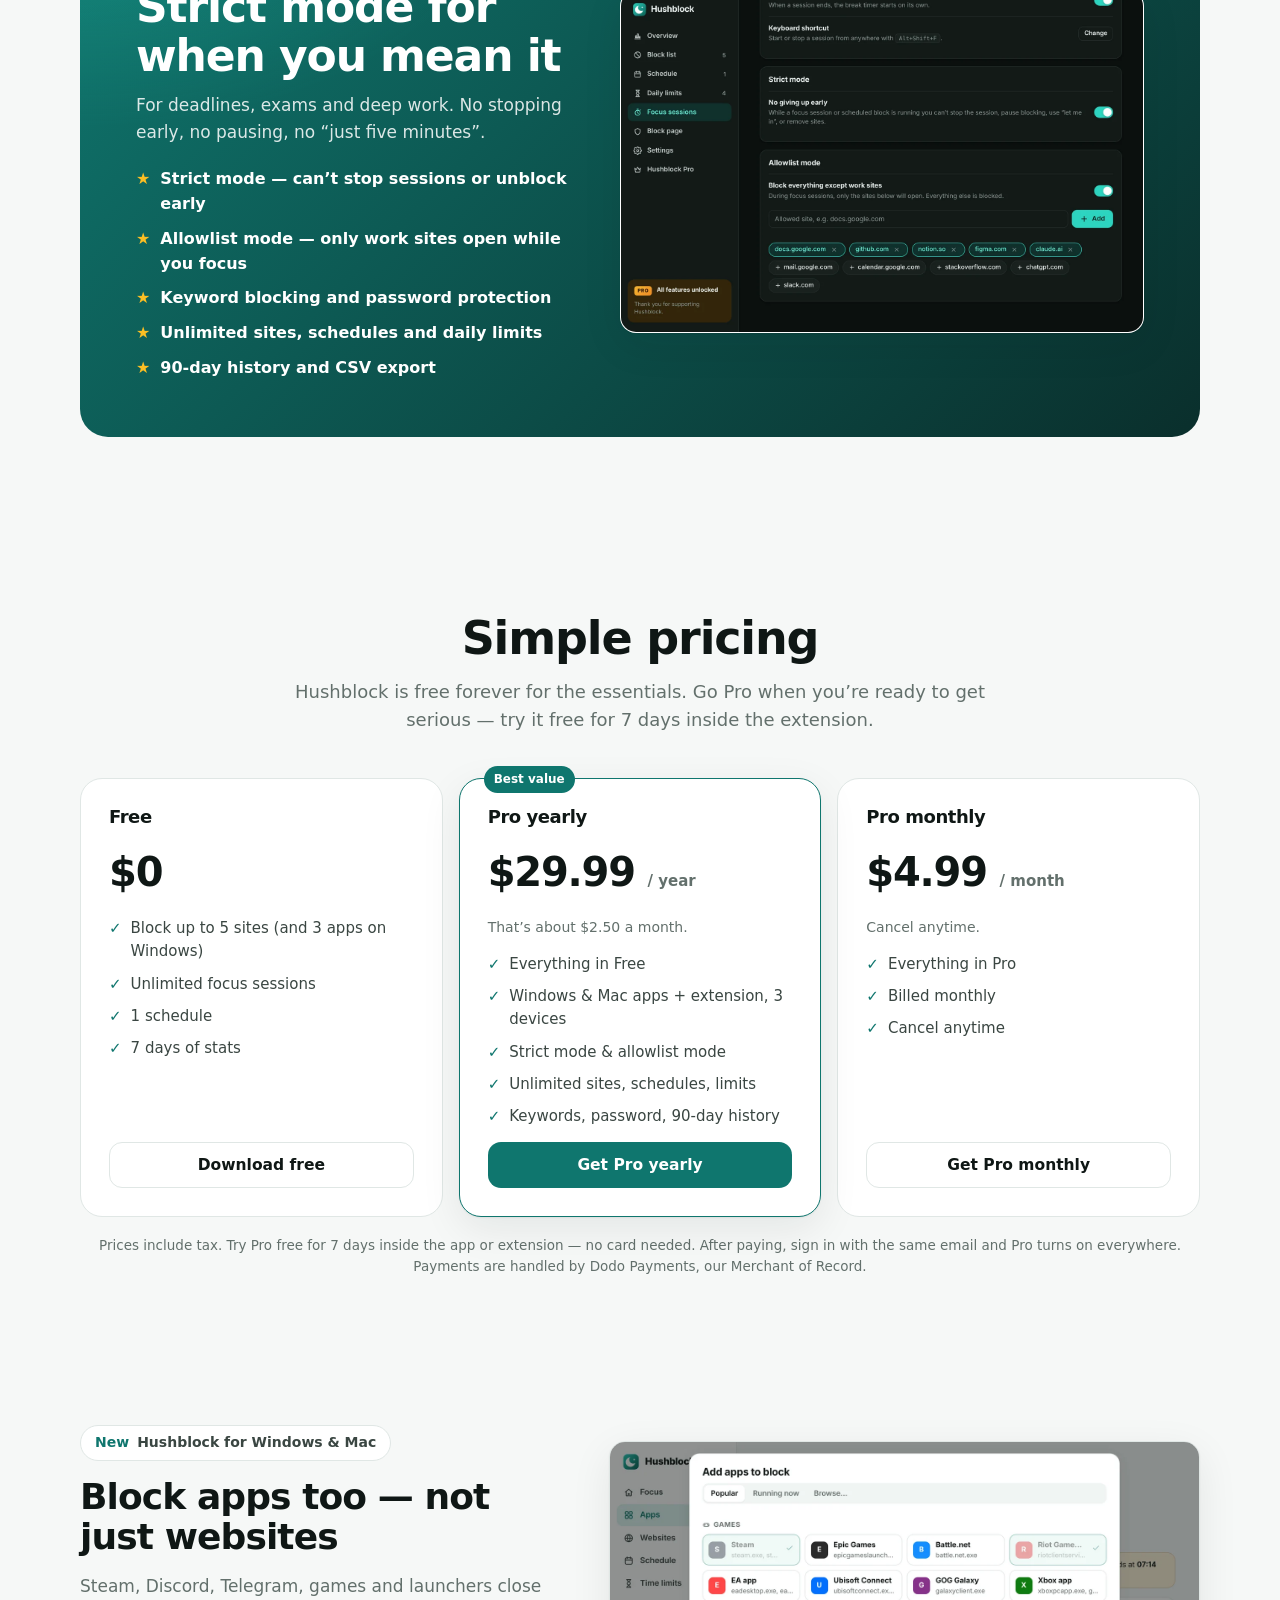
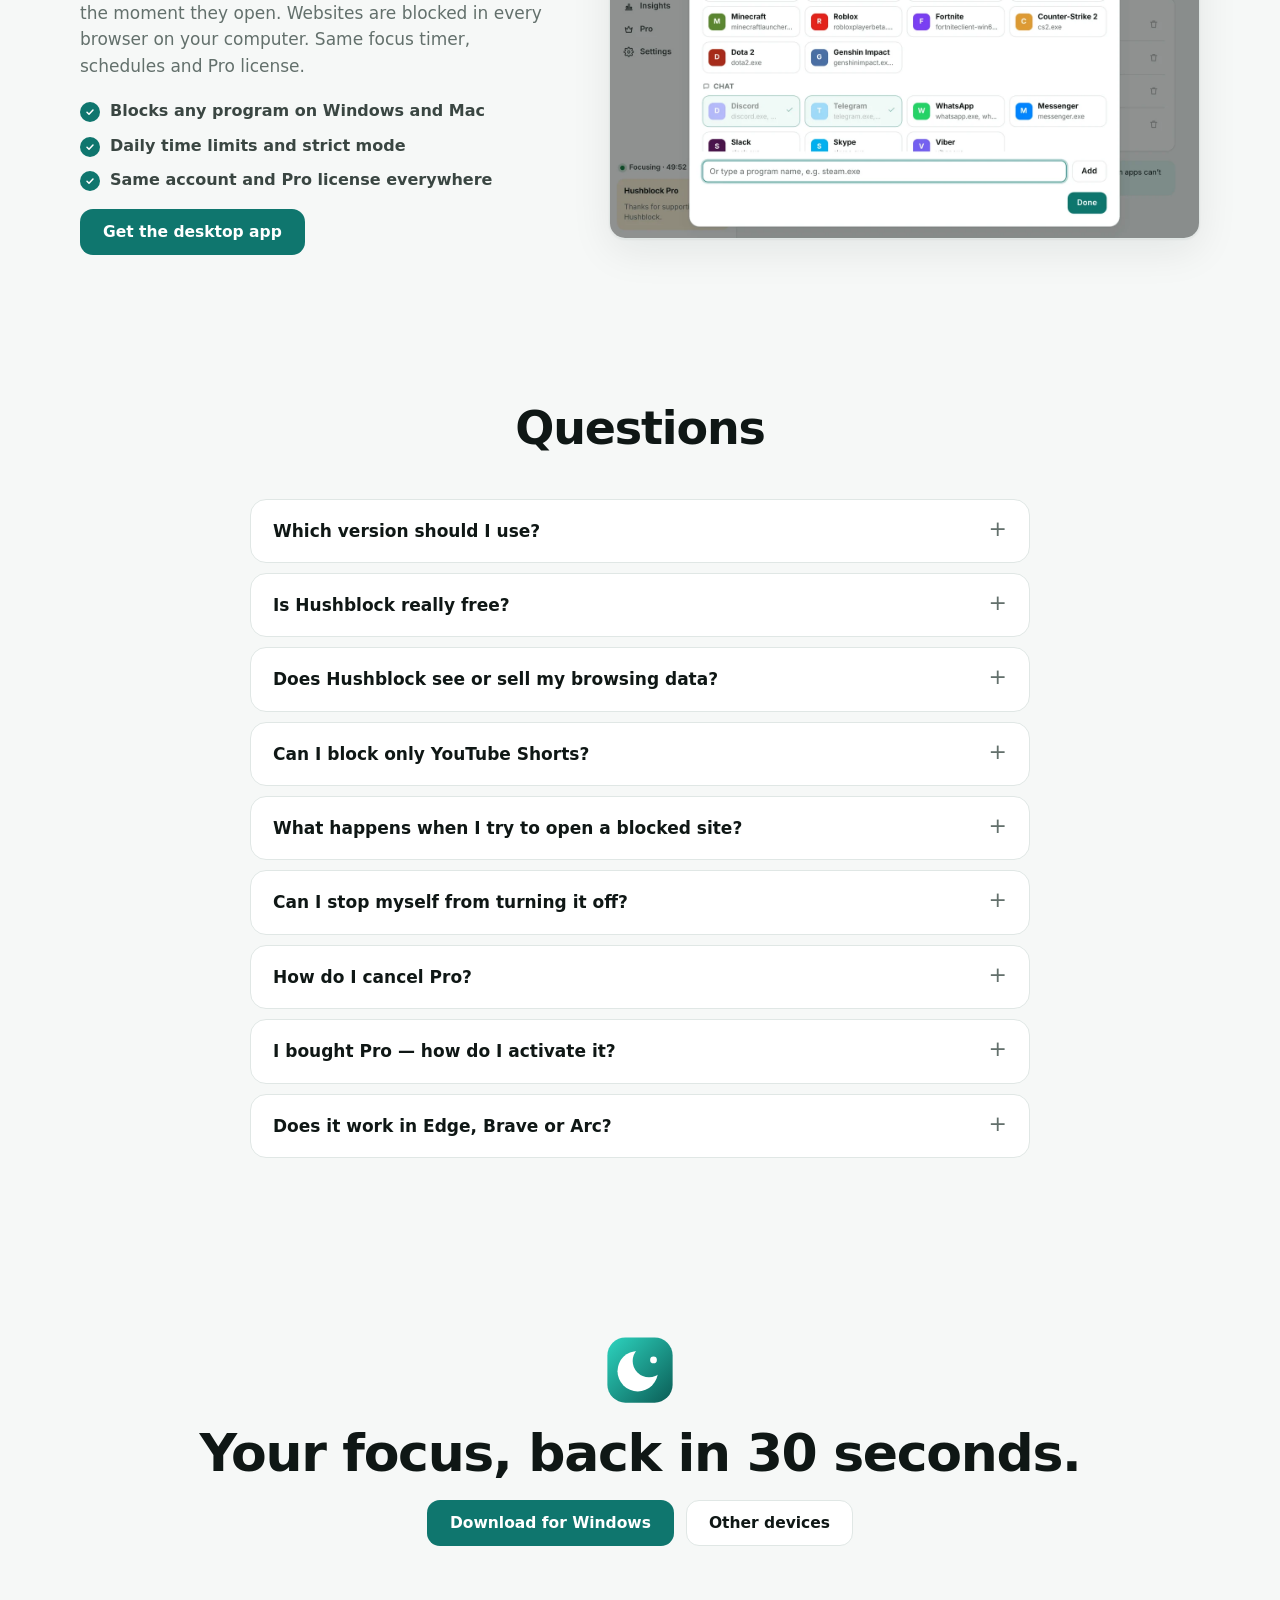
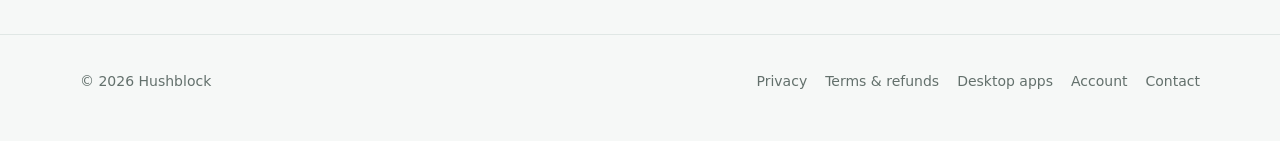
==== commit 67391286: "Add files via upload" ====
--- a/index.html
+++ b/index.html
@@ -3,15 +3,15 @@
 <head>
   <meta charset="utf-8" />
   <meta name="viewport" content="width=device-width, initial-scale=1" />
-  <title>Hushblock — Website Blocker & Focus Timer for Chrome</title>
-  <meta name="description" content="Block distracting websites, focus with a Pomodoro timer that actually blocks, set daily time limits and schedules. Free, private Chrome extension." />
+  <title>Hushblock — Block Distracting Apps & Websites</title>
+  <meta name="description" content="Block distracting apps and websites on Windows and in your browser. Focus timer that actually blocks, schedules, daily limits and insights. Free to start." />
   <meta property="og:title" content="Hushblock — Quiet the internet. Do your best work." />
   <meta property="og:description" content="Website blocker, focus timer and daily limits for Chrome. Free and private." />
   <meta property="og:image" content="img/og.jpg" />
   <meta property="og:type" content="website" />
   <meta name="twitter:card" content="summary_large_image" />
   <link rel="icon" href="img/favicon-32.png" />
-  <link rel="stylesheet" href="style.css?v=20261112c" />
+  <link rel="stylesheet" href="style.css?v=20261113b" />
   <script type="application/ld+json">
   {"@context":"https://schema.org","@type":"SoftwareApplication","name":"Hushblock","applicationCategory":"BrowserApplication","operatingSystem":"Chrome","description":"Website blocker and focus timer for Chrome.","offers":{"@type":"Offer","price":"0","priceCurrency":"USD"}}
   </script>
@@ -24,7 +24,7 @@
         <a href="#features">Features</a>
         <a href="#pricing">Pricing</a>
         <a href="#faq">FAQ</a>
-        <a href="desktop/">Windows app</a>
+        <a href="desktop/">Desktop apps</a>
       </nav>
       <a class="nav-signin" href="account/">Sign in</a>
       <a class="btn primary sm" href="#get">Download</a>
@@ -34,16 +34,16 @@
   <main>
     <section class="hero">
       <div class="container">
-        <span class="eyebrow"><b>New</b> Hushblock for Windows is here</span>
+        <span class="eyebrow"><b>New</b> Hushblock for Mac and Windows</span>
         <h1>Block distractions. <em>Do your best work.</em></h1>
         <p class="lead">Hushblock blocks the apps and websites that steal your time, runs a focus timer that actually blocks, and shows where your hours really go. Free to start, set up in a minute.</p>
         <div class="cta-row">
-          <a class="btn primary js-dl-win" href="desktop/"><svg viewBox="0 0 24 24" fill="currentColor" aria-hidden="true"><path d="M3 5.5l7.5-1v7H3zM11.5 4.3L21 3v8.5h-9.5zM3 12.5h7.5v7L3 18.5zM11.5 12.5H21V21l-9.5-1.3z"/></svg><span>Download for Windows — free</span></a>
+          <a class="btn primary js-dl-win js-hero-dl" href="desktop/"><svg viewBox="0 0 24 24" fill="currentColor" aria-hidden="true"><path d="M3 5.5l7.5-1v7H3zM11.5 4.3L21 3v8.5h-9.5zM3 12.5h7.5v7L3 18.5zM11.5 12.5H21V21l-9.5-1.3z"/></svg><span>Download for Windows — free</span></a>
           <a class="btn ghost" href="#get">Other devices</a>
         </div>
-        <p class="small-note">Windows 10 &amp; 11 · Browser extension for Chrome, Edge &amp; Firefox · Mac coming soon</p>
+        <p class="small-note">Free · Windows 10 &amp; 11 · macOS 11+ · Browser extension for Chrome, Edge &amp; Firefox</p>
         <div class="hero-visual">
-          <div class="browser"><div class="bar"><i></i><i></i><i></i><span>Hushblock for Windows</span></div><img src="img/win-home-light.webp" alt="Hushblock for Windows: focus timer, today's stats and blocking mode" width="1400" height="942" /></div>
+          <div class="browser"><div class="bar"><i></i><i></i><i></i><span>Hushblock</span></div><img src="img/win-home-light.webp" alt="Hushblock for Windows: focus timer, today's stats and blocking mode" width="1400" height="942" /></div>
           <div class="pop"><img src="img/popup.webp" alt="Hushblock browser extension popup with focus timer" width="720" height="1280" /></div>
         </div>
       </div>
@@ -72,13 +72,13 @@
             <div class="store-links js-stores"></div>
             <span class="get-more muted js-ext-note">Coming to Chrome, Edge and Firefox stores very soon.</span>
           </div>
-          <div class="get-card">
+          <div class="get-card main js-mac-card">
             <div class="get-ic"><svg viewBox="0 0 24 24" fill="currentColor" aria-hidden="true"><path d="M16.4 12.6c0-2.4 2-3.5 2-3.6-1.1-1.6-2.8-1.8-3.4-1.8-1.4-.1-2.8.9-3.5.9s-1.8-.9-3-.8c-1.5 0-3 .9-3.8 2.3-1.6 2.8-.4 7 1.2 9.2.8 1.1 1.7 2.3 2.9 2.3 1.2-.1 1.6-.7 3-.7s1.8.7 3 .7c1.3 0 2.1-1.1 2.8-2.2.9-1.3 1.3-2.6 1.3-2.6s-2.5-1-2.5-3.7zM14.1 5.6c.6-.8 1.1-1.9 1-3-.9 0-2.1.6-2.7 1.4-.6.7-1.1 1.8-1 2.9 1 .1 2.1-.5 2.7-1.3z"/></svg></div>
-            <span class="get-tag soon">Coming soon</span>
+            <span class="get-tag">New</span>
             <h3>Mac app</h3>
-            <p>Block apps and websites on your Mac. We’ll email you once when it’s ready — nothing else.</p>
-            <a class="btn ghost js-notify-mac" href="#">Notify me</a>
-            <span class="get-more muted">Your Pro subscription will work there too.</span>
+            <p>Blocks apps <b>and</b> websites on your Mac — games, Discord, Telegram, YouTube. Lives in the menu bar. macOS 11+.</p>
+            <a class="btn primary js-dl-mac" href="desktop/#mac">Download for Mac</a>
+            <a class="get-more" href="desktop/#mac-install">First launch help →</a>
           </div>
         </div>
         <div class="get-account">
@@ -171,7 +171,7 @@
             <h3>Pro yearly</h3>
             <div class="amt"><span class="js-price-year">$29.99</span> <small>/ year</small></div>
             <p class="muted">That’s about <span class="js-price-year-mo">$2.50</span> a month.</p>
-            <ul><li>Everything in Free</li><li>Windows app + extension, 3 devices</li><li>Strict mode & allowlist mode</li><li>Unlimited sites, schedules, limits</li><li>Keywords, password, 90-day history</li></ul>
+            <ul><li>Everything in Free</li><li>Windows &amp; Mac apps + extension, 3 devices</li><li>Strict mode & allowlist mode</li><li>Unlimited sites, schedules, limits</li><li>Keywords, password, 90-day history</li></ul>
             <a class="btn primary js-buy-year" href="#pricing">Get Pro yearly</a>
           </div>
           <div class="price">
@@ -190,11 +190,11 @@
       <div class="container">
         <div class="split">
           <div class="text">
-            <span class="eyebrow" style="align-self:flex-start"><b>New</b> Hushblock for Windows</span>
+            <span class="eyebrow" style="align-self:flex-start"><b>New</b> Hushblock for Windows &amp; Mac</span>
             <h3>Block apps too — not just websites</h3>
-            <p>Steam, Discord, Telegram, games and launchers close the moment they open. Websites are blocked in every browser on your PC. Same focus timer, schedules and Pro license.</p>
-            <ul class="ticks"><li>Blocks any program on Windows 10 and 11</li><li>Daily time limits and strict mode</li><li>Mac version coming soon</li></ul>
-            <div class="cta-row" style="justify-content:flex-start"><a class="btn primary" href="desktop/">Get the Windows app</a></div>
+            <p>Steam, Discord, Telegram, games and launchers close the moment they open. Websites are blocked in every browser on your computer. Same focus timer, schedules and Pro license.</p>
+            <ul class="ticks"><li>Blocks any program on Windows and Mac</li><li>Daily time limits and strict mode</li><li>Same account and Pro license everywhere</li></ul>
+            <div class="cta-row" style="justify-content:flex-start"><a class="btn primary" href="desktop/">Get the desktop app</a></div>
           </div>
           <div class="shot"><img src="img/win-picker.webp" alt="Choosing apps to block in Hushblock for Windows" width="1400" height="942" loading="lazy" /></div>
         </div>
@@ -205,7 +205,7 @@
       <div class="container">
         <div class="section-head"><h2>Questions</h2></div>
         <div class="faq">
-          <details><summary>Which version should I use?</summary><p>On a Windows PC, download the <a href="desktop/">Windows app</a> — it blocks apps and websites everywhere. On a Mac or Chromebook, use the browser extension until the Mac app is ready. You can use both; one Pro license covers up to 3 devices.</p></details>
+          <details><summary>Which version should I use?</summary><p>On a Windows PC, download the <a href="desktop/">Desktop apps</a> — it blocks apps and websites everywhere. On a Mac, download the Mac app. On a Chromebook or a computer where you can’t install apps, use the browser extension. You can use both; one Pro license covers up to 3 devices.</p></details>
           <details><summary>Is Hushblock really free?</summary><p>Yes. Blocking up to 5 sites, unlimited focus sessions, one schedule, one daily limit and a week of stats are free forever. Pro unlocks strict mode, unlimited blocking and more.</p></details>
           <details><summary>Does Hushblock see or sell my browsing data?</summary><p>No. Your block list, browsing time and statistics are stored only in your browser. Hushblock has no servers that receive this data, and there are no ads or analytics. Read the <a href="privacy.html">privacy policy</a>.</p></details>
           <details><summary>Can I block only YouTube Shorts?</summary><p>Yes. Add <b>youtube.com/shorts</b> to your block list — the rest of YouTube keeps working.</p></details>
@@ -233,14 +233,14 @@
       <nav>
         <a href="privacy.html">Privacy</a>
         <a href="terms.html">Terms & refunds</a>
-        <a href="desktop/">Windows app</a>
+        <a href="desktop/">Desktop apps</a>
         <a href="account/">Account</a>
         <a class="js-email" href="#">Contact</a>
       </nav>
     </div>
   </footer>
 
-  <script src="site-config.js?v=20261112c"></script>
-  <script src="site.js?v=20261112c"></script>
+  <script src="site-config.js?v=20261113b"></script>
+  <script src="site.js?v=20261113b"></script>
 </body>
 </html>
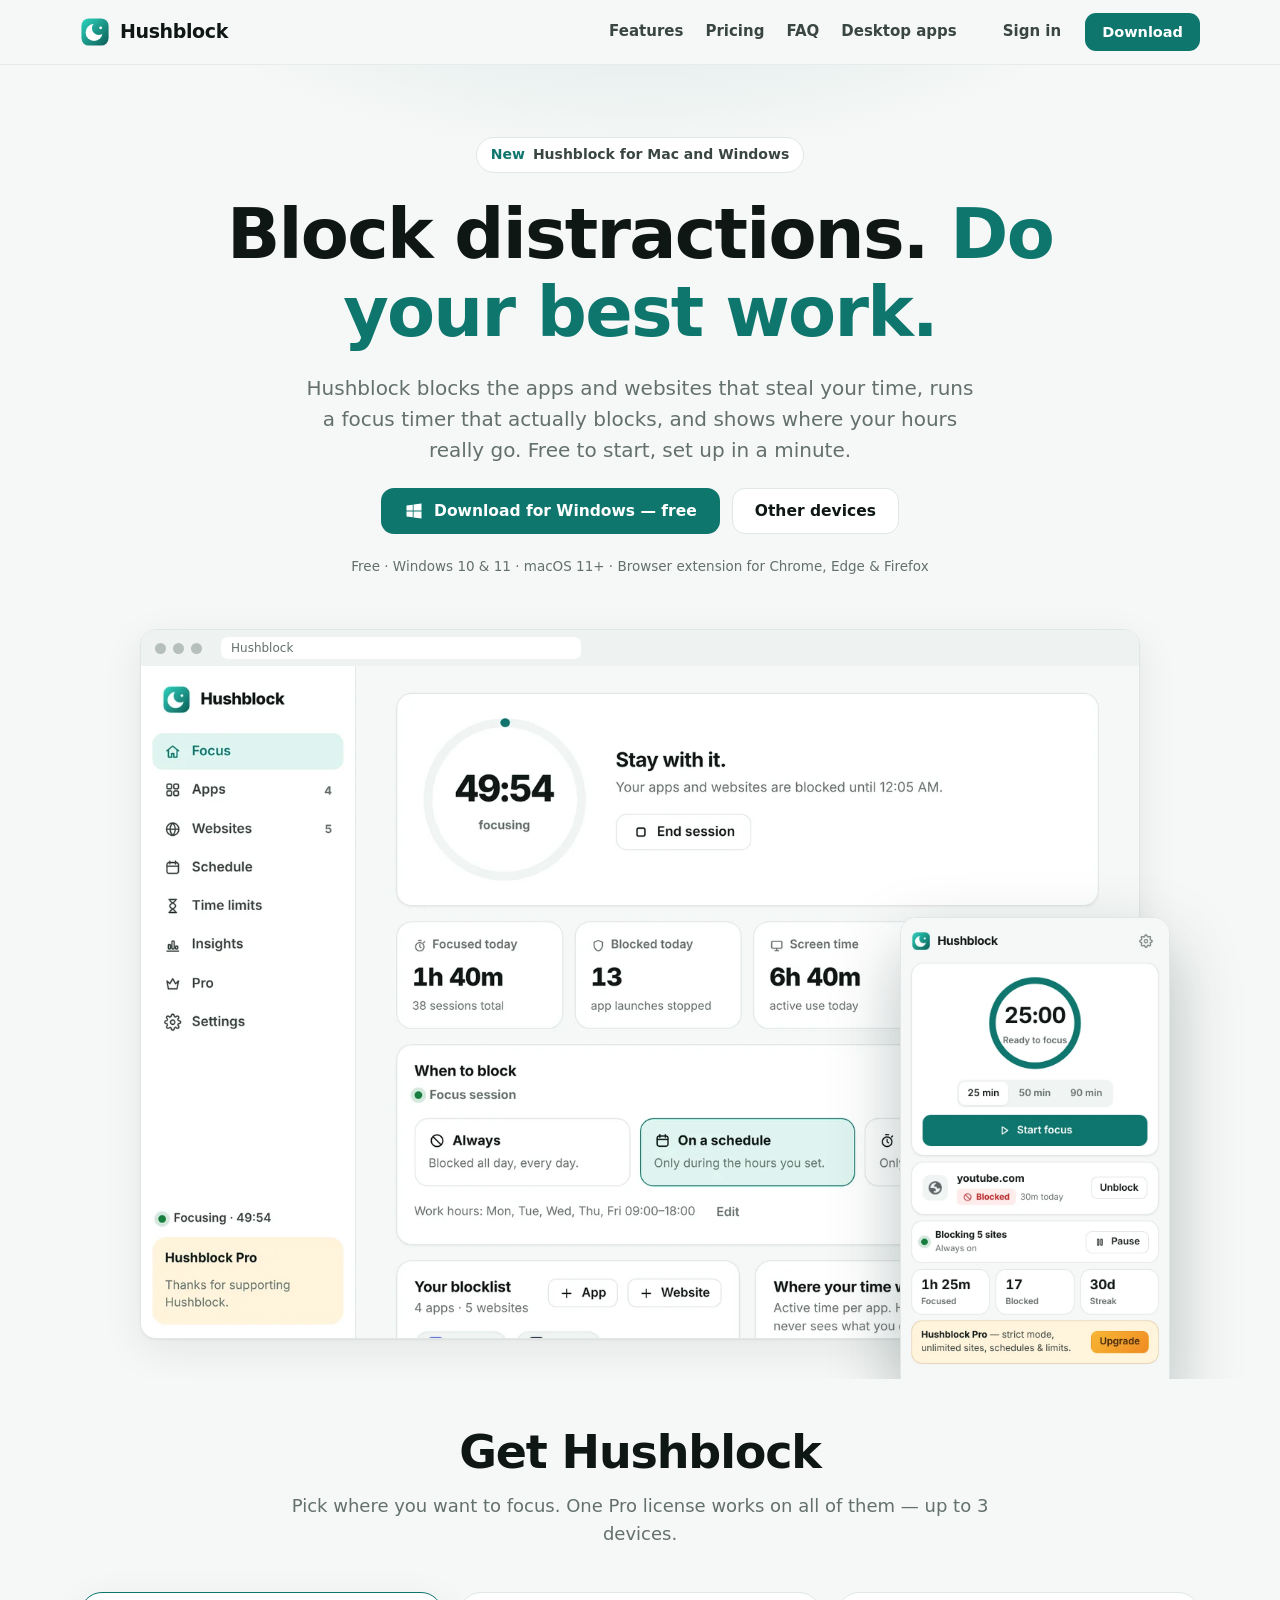
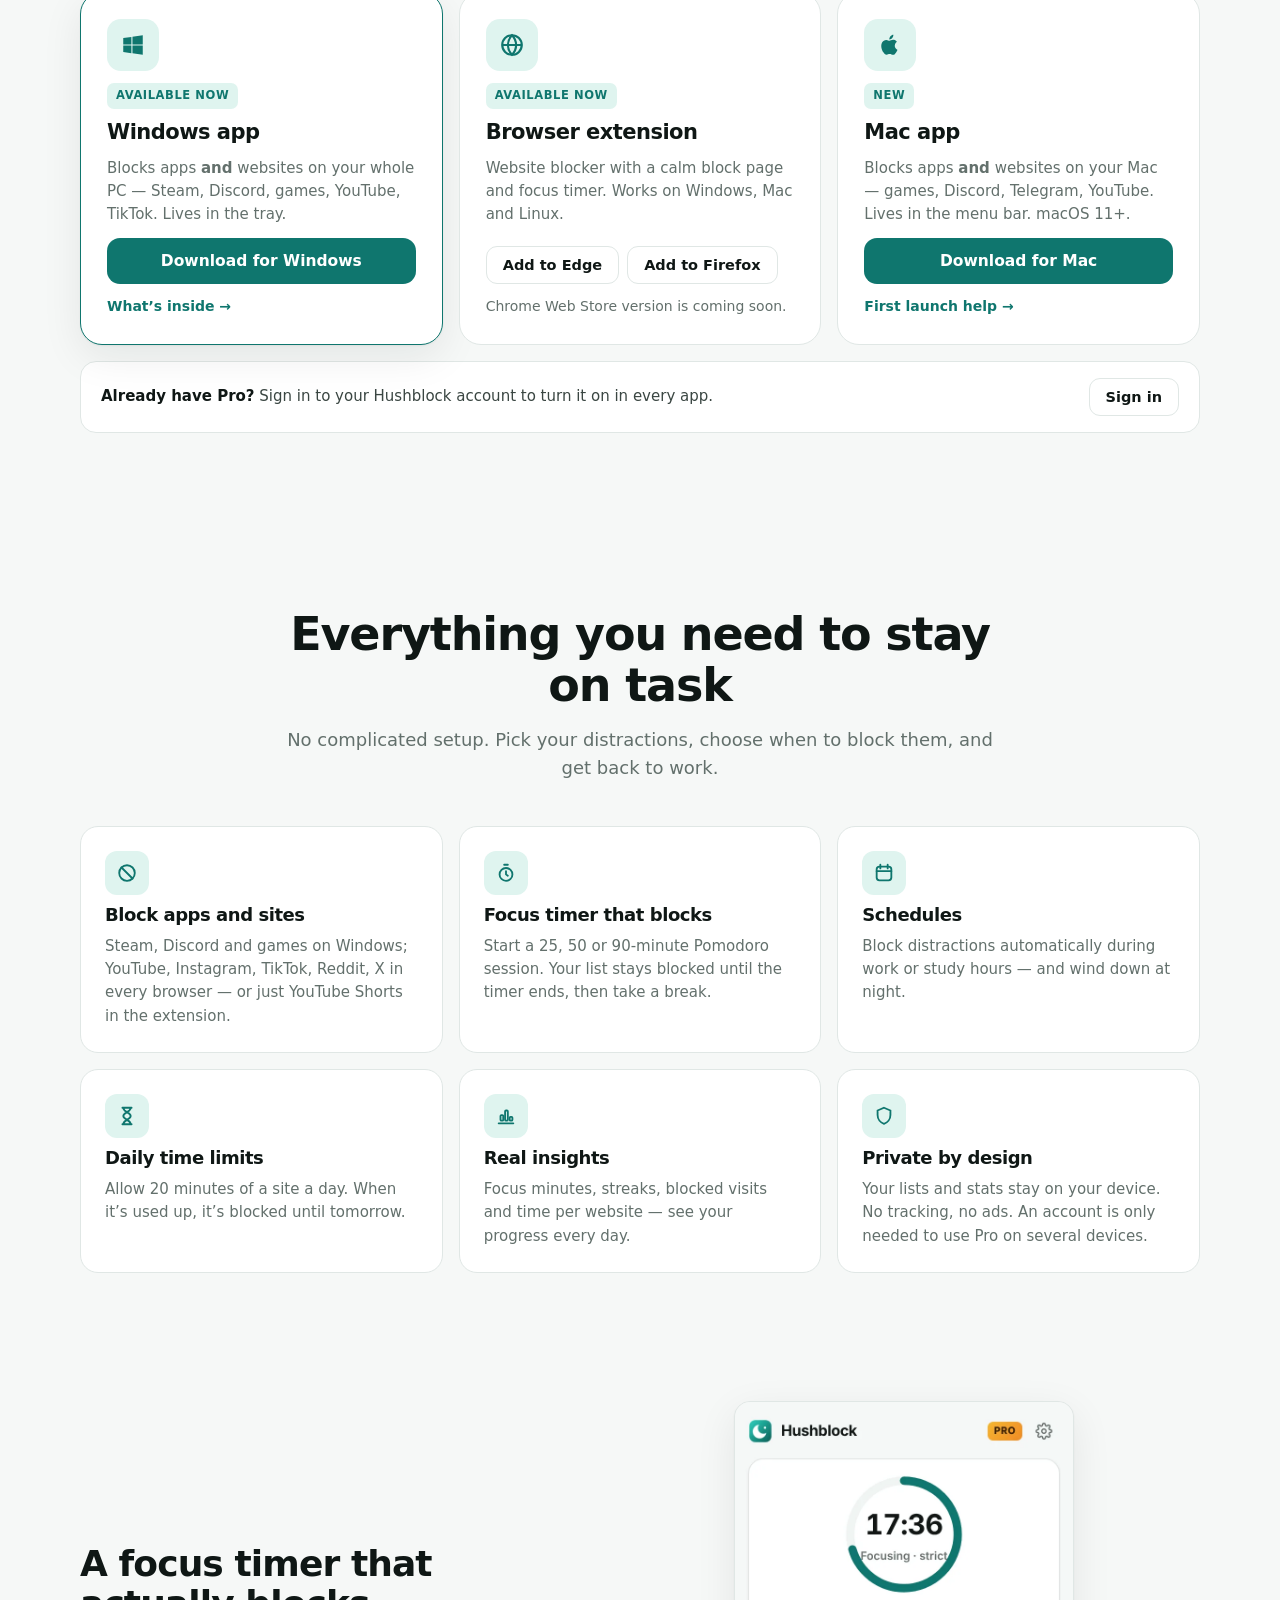
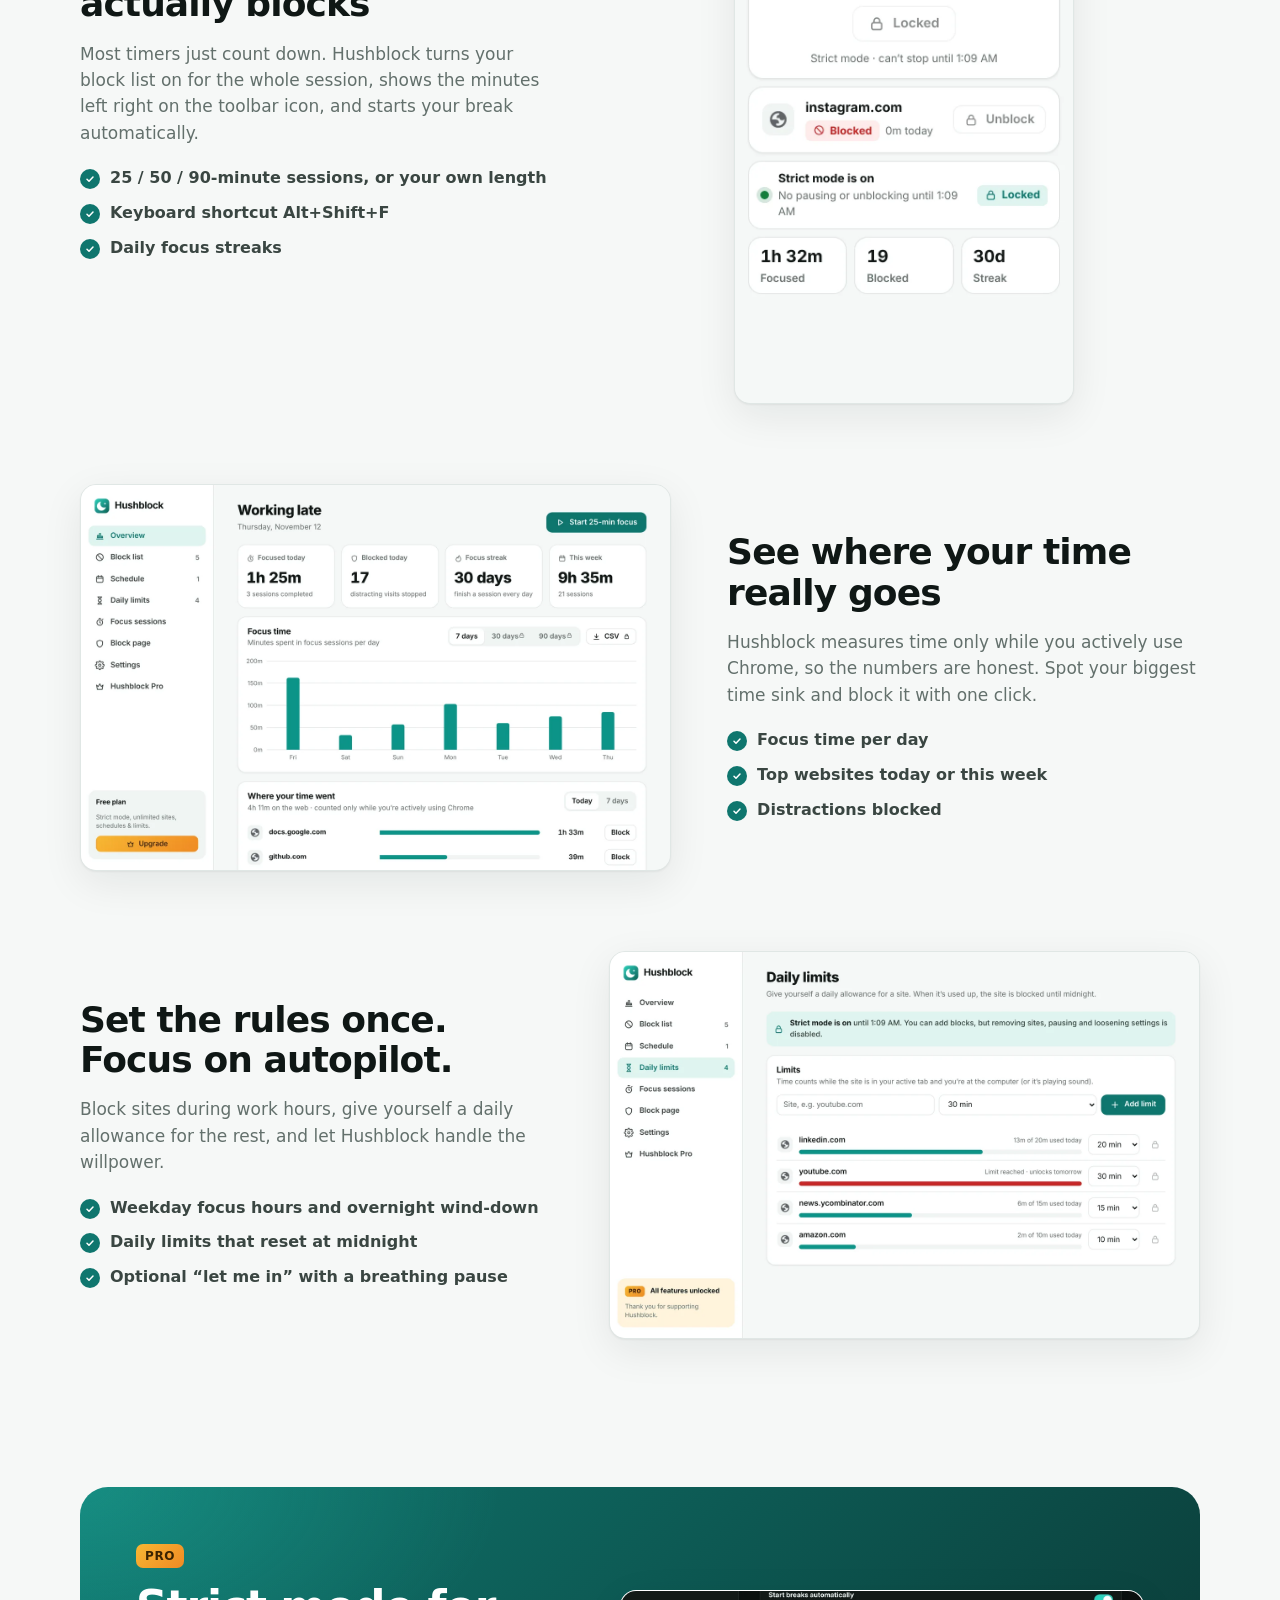
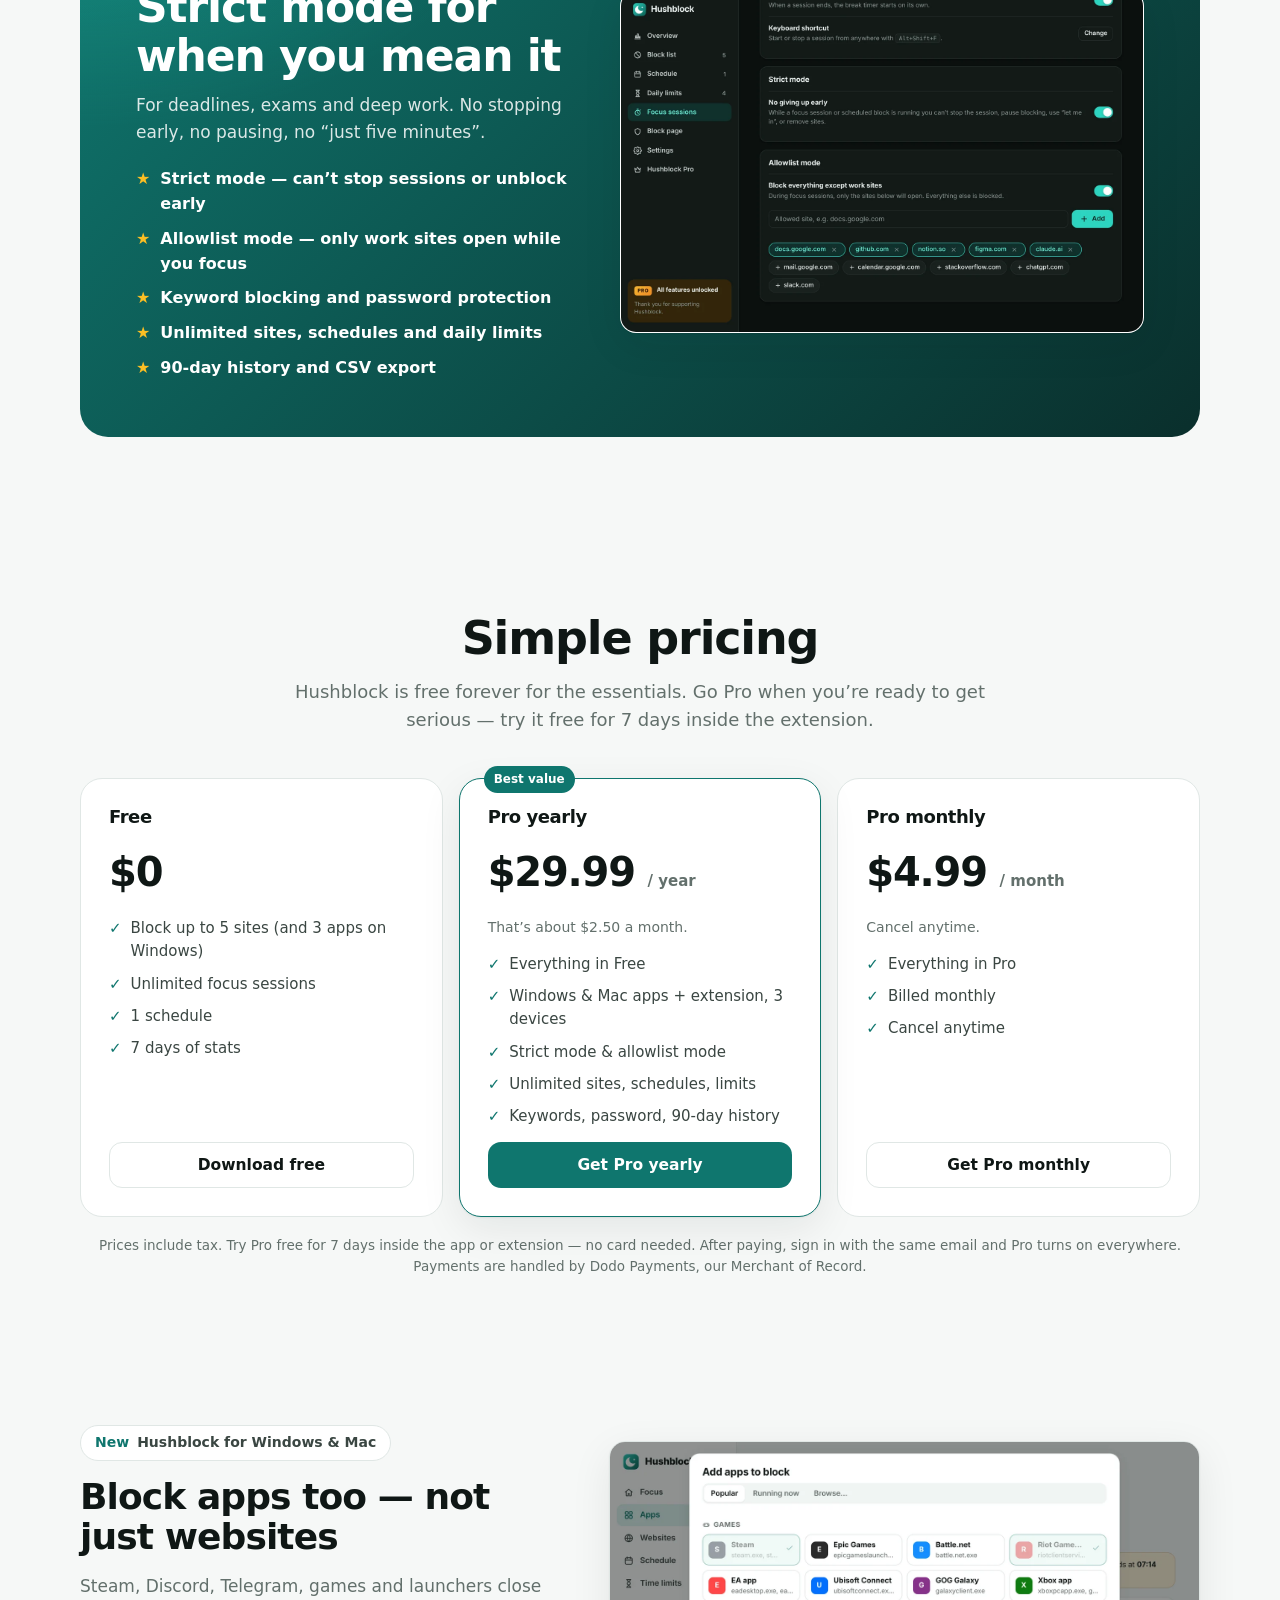
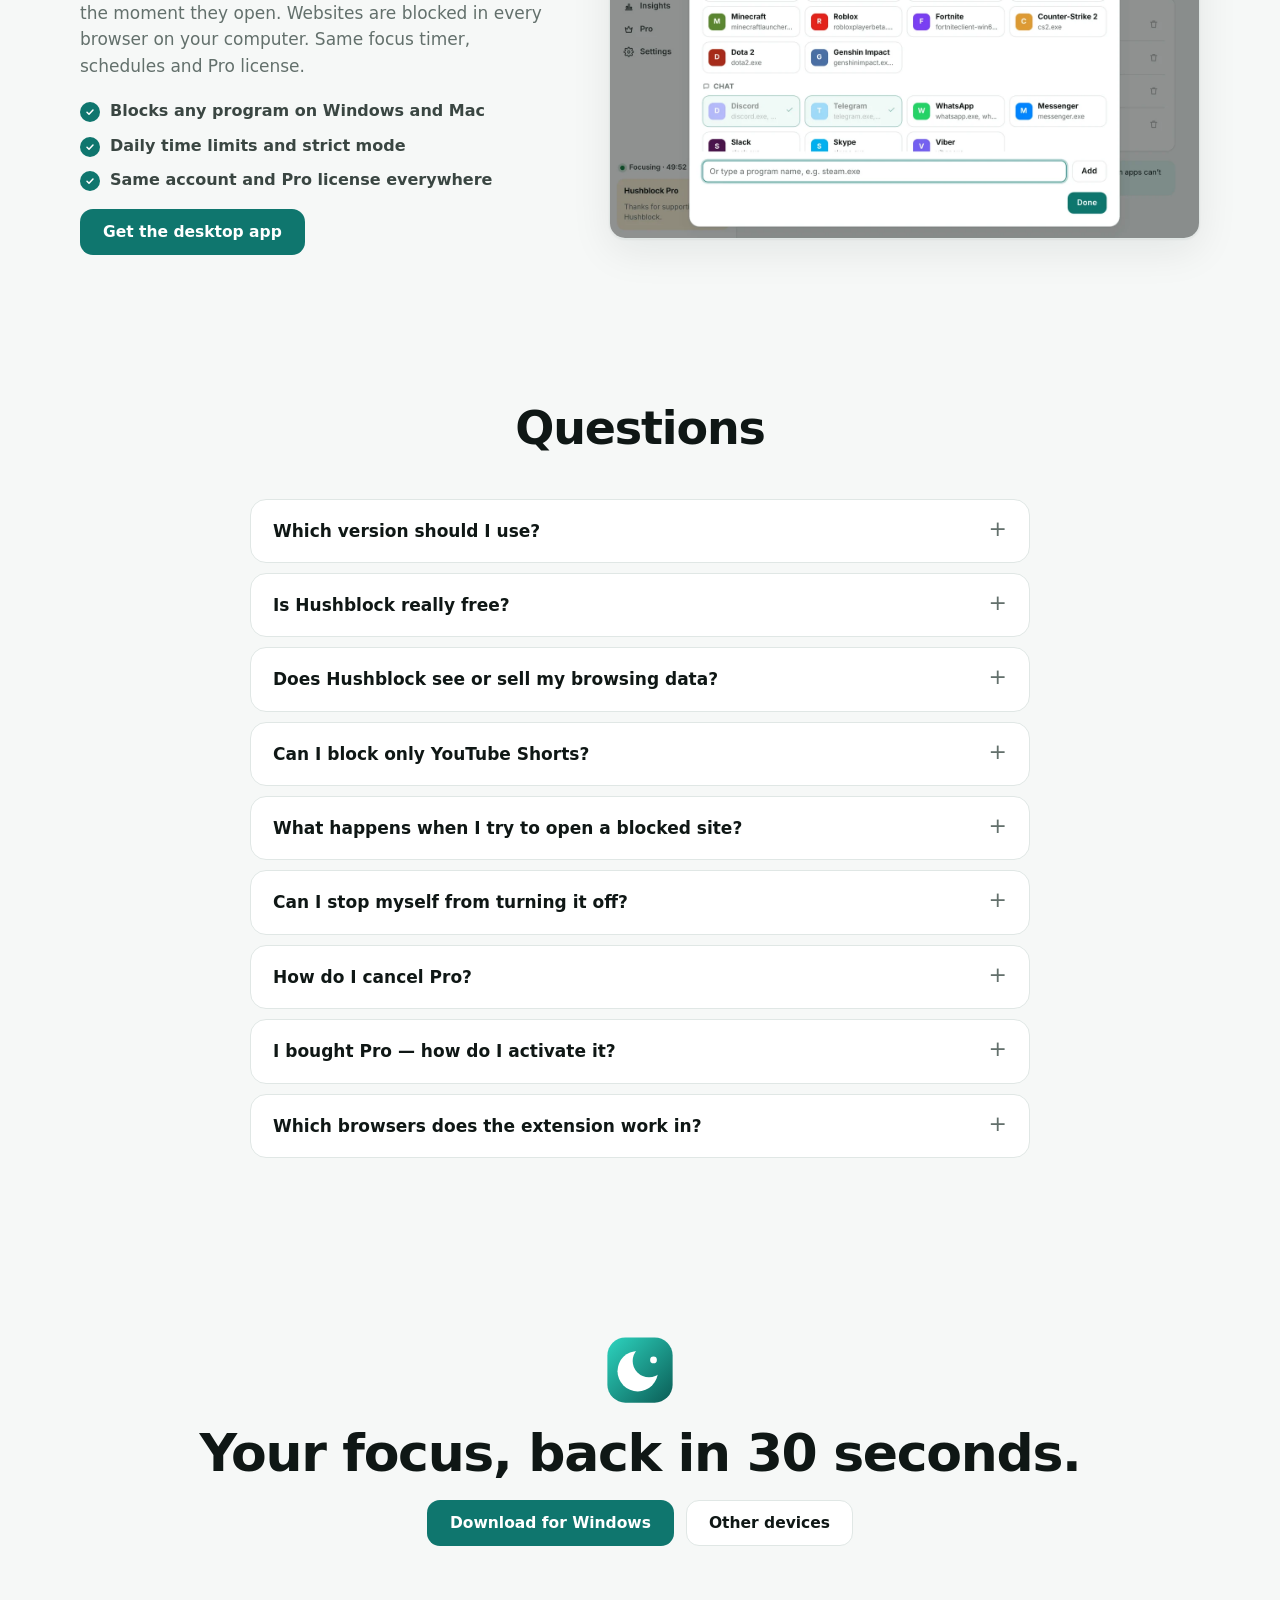
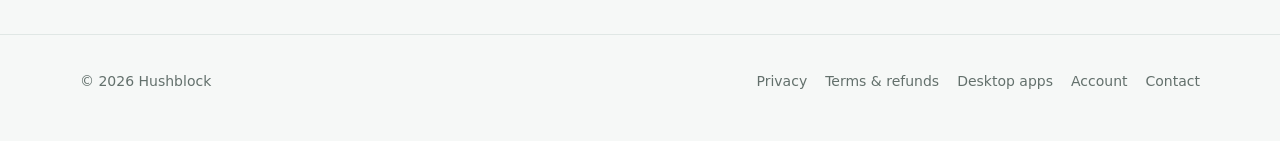
==== commit 566bbbcc: "Add files via upload" ====
--- a/index.html
+++ b/index.html
@@ -11,7 +11,7 @@
   <meta property="og:type" content="website" />
   <meta name="twitter:card" content="summary_large_image" />
   <link rel="icon" href="img/favicon-32.png" />
-  <link rel="stylesheet" href="style.css?v=20261113b" />
+  <link rel="stylesheet" href="style.css?v=20261122a" />
   <script type="application/ld+json">
   {"@context":"https://schema.org","@type":"SoftwareApplication","name":"Hushblock","applicationCategory":"BrowserApplication","operatingSystem":"Chrome","description":"Website blocker and focus timer for Chrome.","offers":{"@type":"Offer","price":"0","priceCurrency":"USD"}}
   </script>
@@ -66,13 +66,13 @@
           </div>
           <div class="get-card">
             <div class="get-ic"><svg viewBox="0 0 24 24" fill="none" stroke="currentColor" stroke-width="2" stroke-linecap="round" aria-hidden="true"><circle cx="12" cy="12" r="9"/><path d="M3.5 12h17M12 3c2.5 2.6 3.8 5.6 3.8 9s-1.3 6.4-3.8 9c-2.5-2.6-3.8-5.6-3.8-9S9.5 5.6 12 3z"/></svg></div>
-            <span class="get-tag js-ext-tag">In review</span>
+            <span class="get-tag js-ext-tag">Available now</span>
             <h3>Browser extension</h3>
-            <p>Website blocker with a calm block page and focus timer. Works on any computer, including Mac and Chromebook.</p>
+            <p>Website blocker with a calm block page and focus timer. Works on Windows, Mac and Linux.</p>
             <div class="store-links js-stores"></div>
-            <span class="get-more muted js-ext-note">Coming to Chrome, Edge and Firefox stores very soon.</span>
-          </div>
-          <div class="get-card main js-mac-card">
+            <span class="get-more muted js-ext-note">Chrome Web Store version is coming soon.</span>
+          </div>
+          <div class="get-card js-mac-card">
             <div class="get-ic"><svg viewBox="0 0 24 24" fill="currentColor" aria-hidden="true"><path d="M16.4 12.6c0-2.4 2-3.5 2-3.6-1.1-1.6-2.8-1.8-3.4-1.8-1.4-.1-2.8.9-3.5.9s-1.8-.9-3-.8c-1.5 0-3 .9-3.8 2.3-1.6 2.8-.4 7 1.2 9.2.8 1.1 1.7 2.3 2.9 2.3 1.2-.1 1.6-.7 3-.7s1.8.7 3 .7c1.3 0 2.1-1.1 2.8-2.2.9-1.3 1.3-2.6 1.3-2.6s-2.5-1-2.5-3.7zM14.1 5.6c.6-.8 1.1-1.9 1-3-.9 0-2.1.6-2.7 1.4-.6.7-1.1 1.8-1 2.9 1 .1 2.1-.5 2.7-1.3z"/></svg></div>
             <span class="get-tag">New</span>
             <h3>Mac app</h3>
@@ -82,8 +82,8 @@
           </div>
         </div>
         <div class="get-account">
-          <div><b>Already have Pro?</b> Sign in to your Hushblock account to turn it on in every app.</div>
-          <a class="btn ghost sm" href="account/">Sign in</a>
+          <div class="js-acct-text"><b>Already have Pro?</b> Sign in to your Hushblock account to turn it on in every app.</div>
+          <a class="btn ghost sm js-acct-btn" href="account/">Sign in</a>
         </div>
       </div>
     </section>
@@ -205,7 +205,7 @@
       <div class="container">
         <div class="section-head"><h2>Questions</h2></div>
         <div class="faq">
-          <details><summary>Which version should I use?</summary><p>On a Windows PC, download the <a href="desktop/">Desktop apps</a> — it blocks apps and websites everywhere. On a Mac, download the Mac app. On a Chromebook or a computer where you can’t install apps, use the browser extension. You can use both; one Pro license covers up to 3 devices.</p></details>
+          <details><summary>Which version should I use?</summary><p>On a Windows PC, download the <a href="desktop/">Windows app</a>; on a Mac, the <a href="desktop/#mac">Mac app</a>. Both block apps and websites everywhere. On a Chromebook or a computer where you can’t install apps, use the browser extension. You can use both; one Pro license covers up to 3 devices.</p></details>
           <details><summary>Is Hushblock really free?</summary><p>Yes. Blocking up to 5 sites, unlimited focus sessions, one schedule, one daily limit and a week of stats are free forever. Pro unlocks strict mode, unlimited blocking and more.</p></details>
           <details><summary>Does Hushblock see or sell my browsing data?</summary><p>No. Your block list, browsing time and statistics are stored only in your browser. Hushblock has no servers that receive this data, and there are no ads or analytics. Read the <a href="privacy.html">privacy policy</a>.</p></details>
           <details><summary>Can I block only YouTube Shorts?</summary><p>Yes. Add <b>youtube.com/shorts</b> to your block list — the rest of YouTube keeps working.</p></details>
@@ -213,7 +213,7 @@
           <details><summary>Can I stop myself from turning it off?</summary><p>With Pro, strict mode locks your session: no stopping early, no pausing, no unblocking. You can also protect your settings with a password — ask a friend to set it.</p></details>
           <details><summary>How do I cancel Pro?</summary><p>Open the extension’s Settings → Your plan → Manage subscription, or go straight to the <a class="js-portal" href="#">customer portal</a> and sign in with the email you used to pay. You keep Pro until the end of the period you paid for.</p></details>
           <details><summary>I bought Pro — how do I activate it?</summary><p>If Hushblock is installed in the browser you paid in, Pro switches on by itself. Otherwise <a href="account/">sign in to your account</a> with the email you paid with and press Activate for your device — or paste the license key from your receipt email in Hushblock → Pro. One key works on up to 3 devices.</p></details>
-          <details><summary>Does it work in Edge, Brave or Arc?</summary><p>Yes — any Chromium-based browser that can install extensions from the Chrome Web Store.</p></details>
+          <details><summary>Which browsers does the extension work in?</summary><p>Microsoft Edge and Firefox — install it from the <a class="js-store-edge" href="#get">Edge Add-ons</a> or <a class="js-store-firefox" href="#get">Firefox Add-ons</a> store. The Chrome Web Store version (also for Brave, Arc and Opera) is coming soon. The Windows and Mac apps block websites in every browser, including Safari.</p></details>
         </div>
       </div>
     </section>
@@ -240,7 +240,7 @@
     </div>
   </footer>
 
-  <script src="site-config.js?v=20261113b"></script>
-  <script src="site.js?v=20261113b"></script>
+  <script src="site-config.js?v=20261122a"></script>
+  <script src="site.js?v=20261122a"></script>
 </body>
 </html>
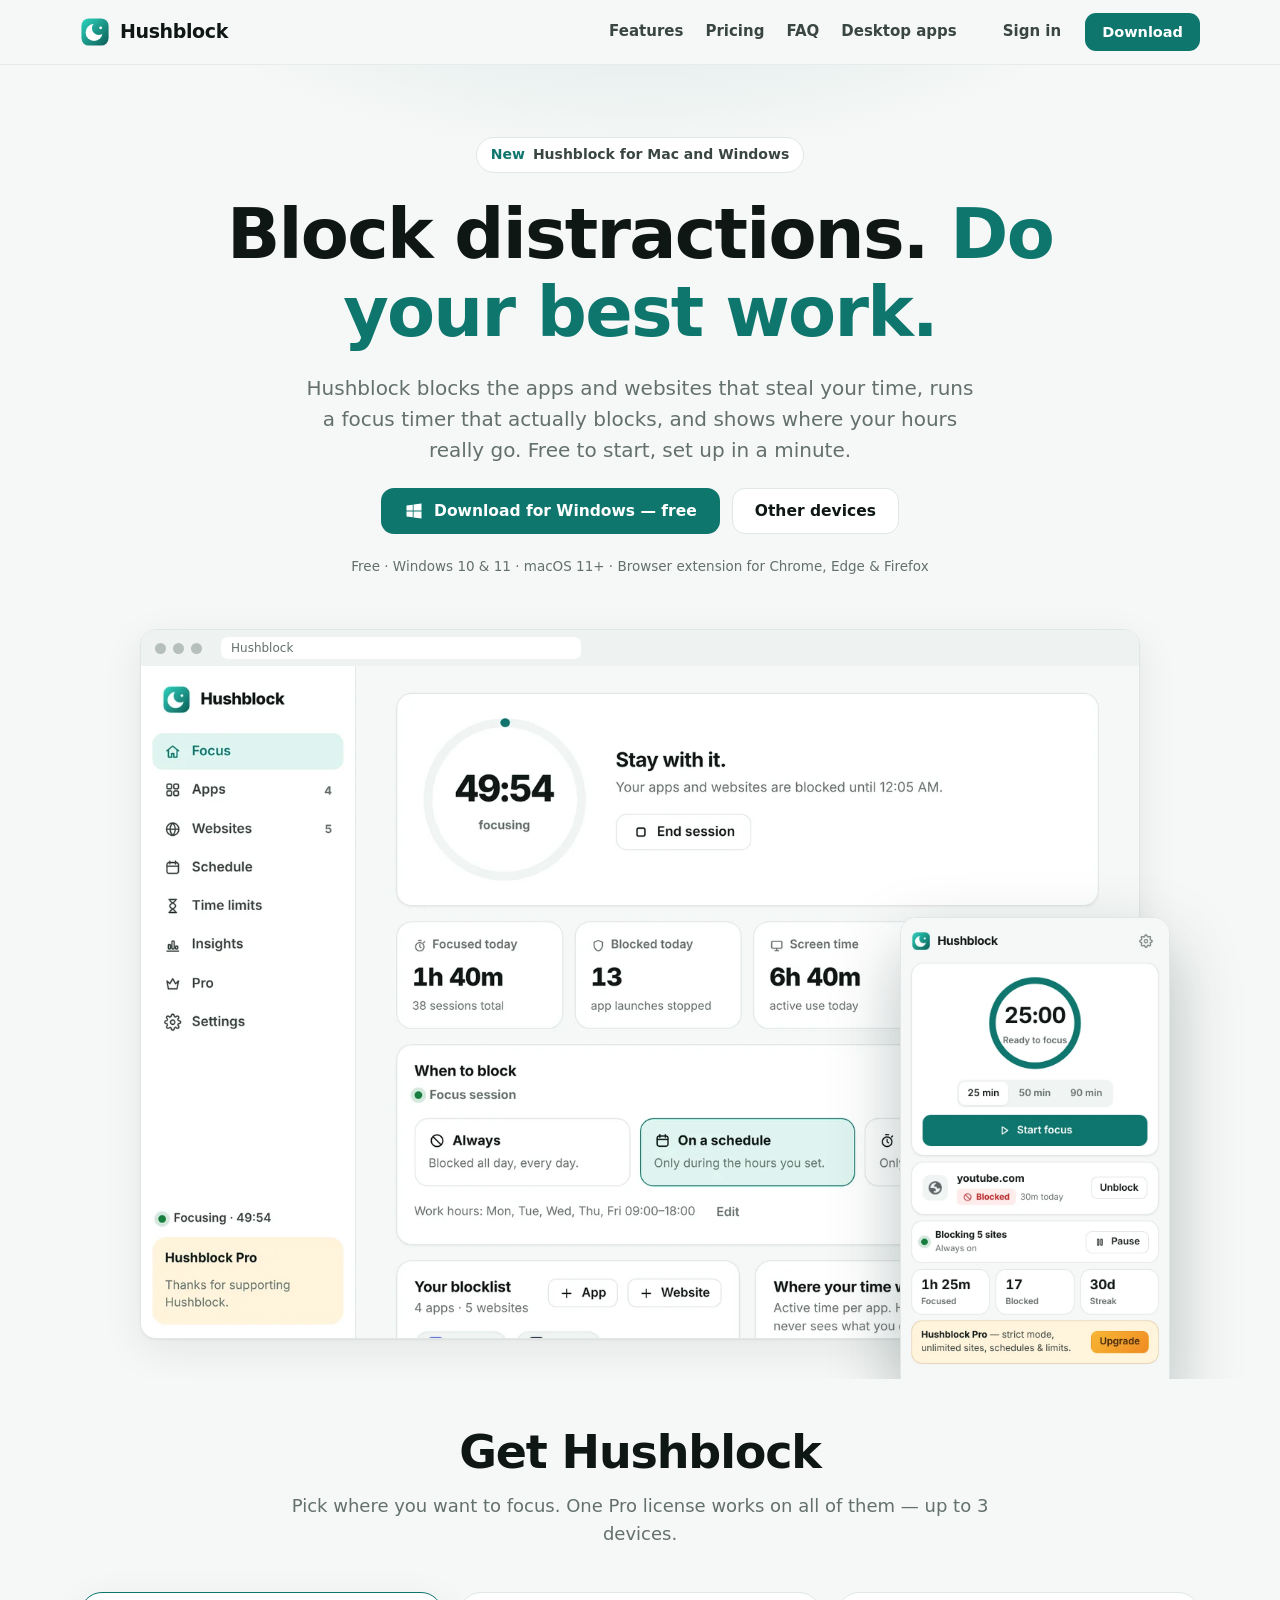
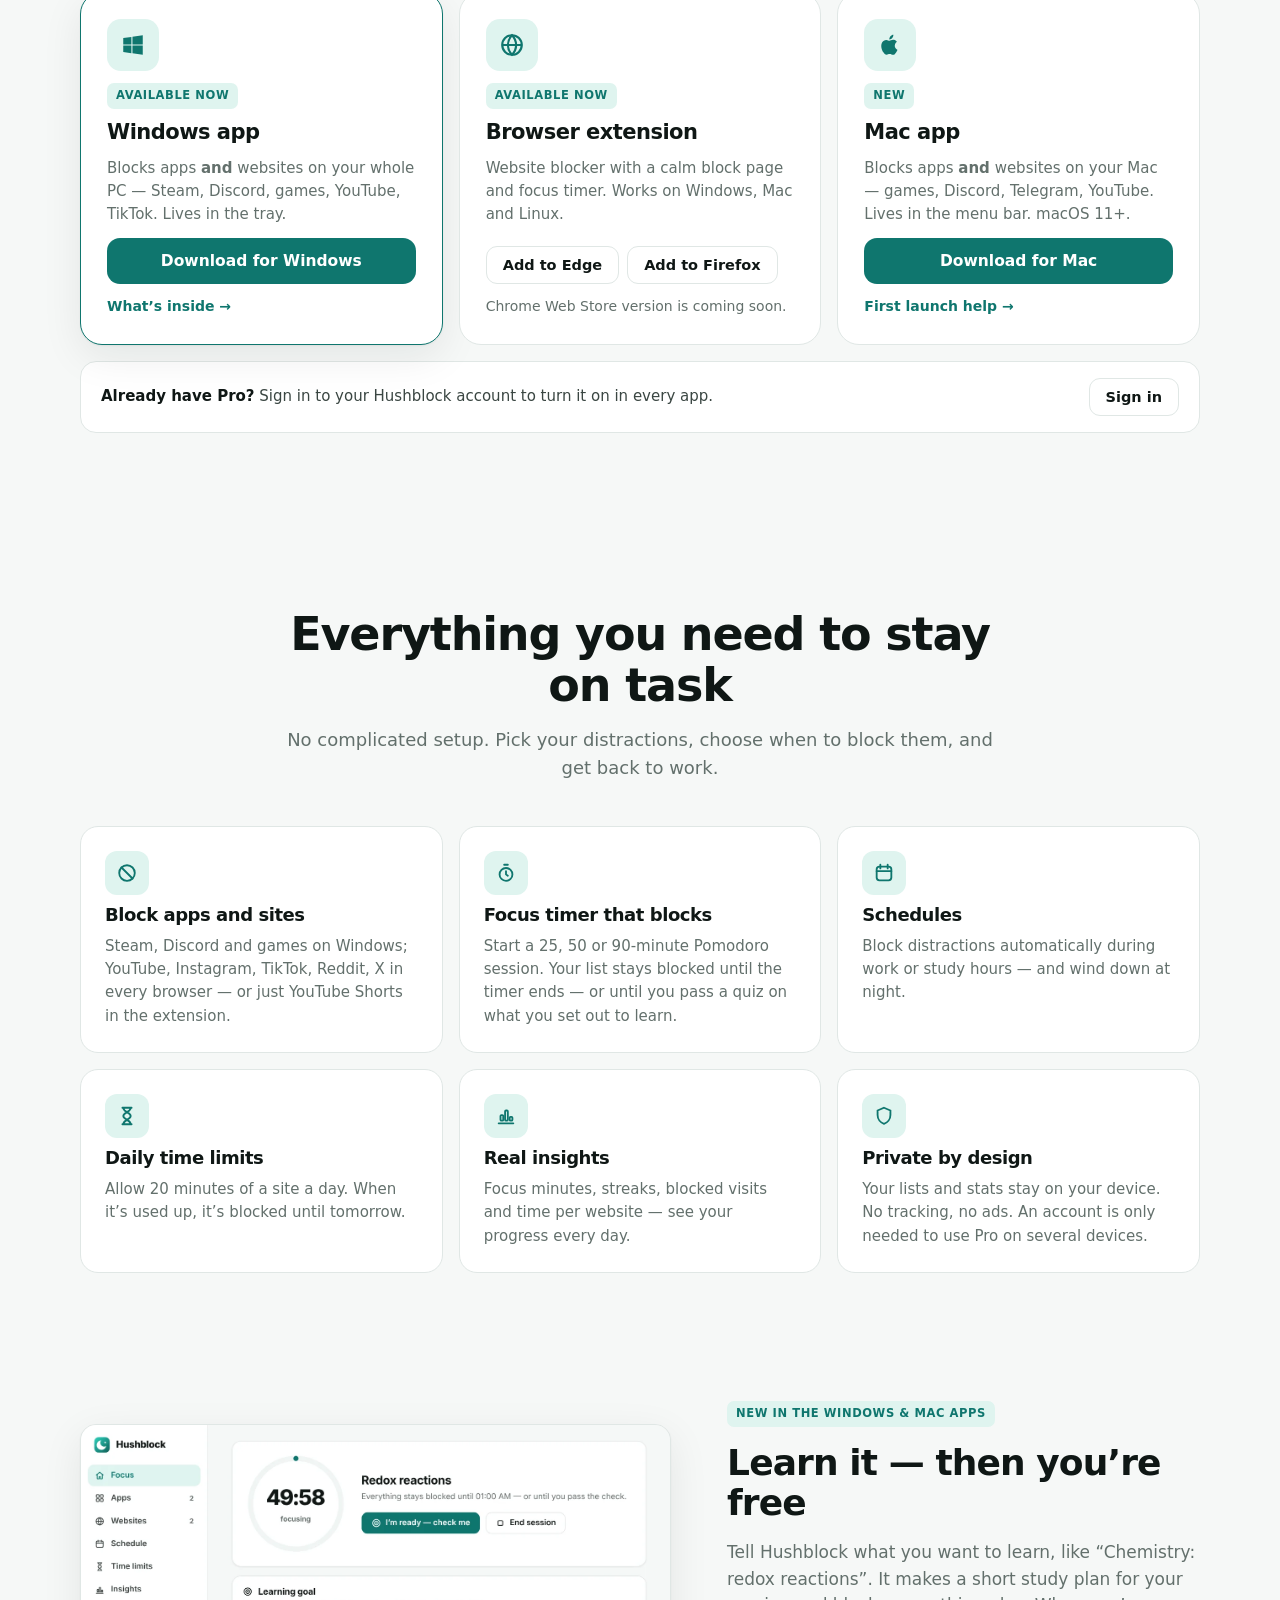
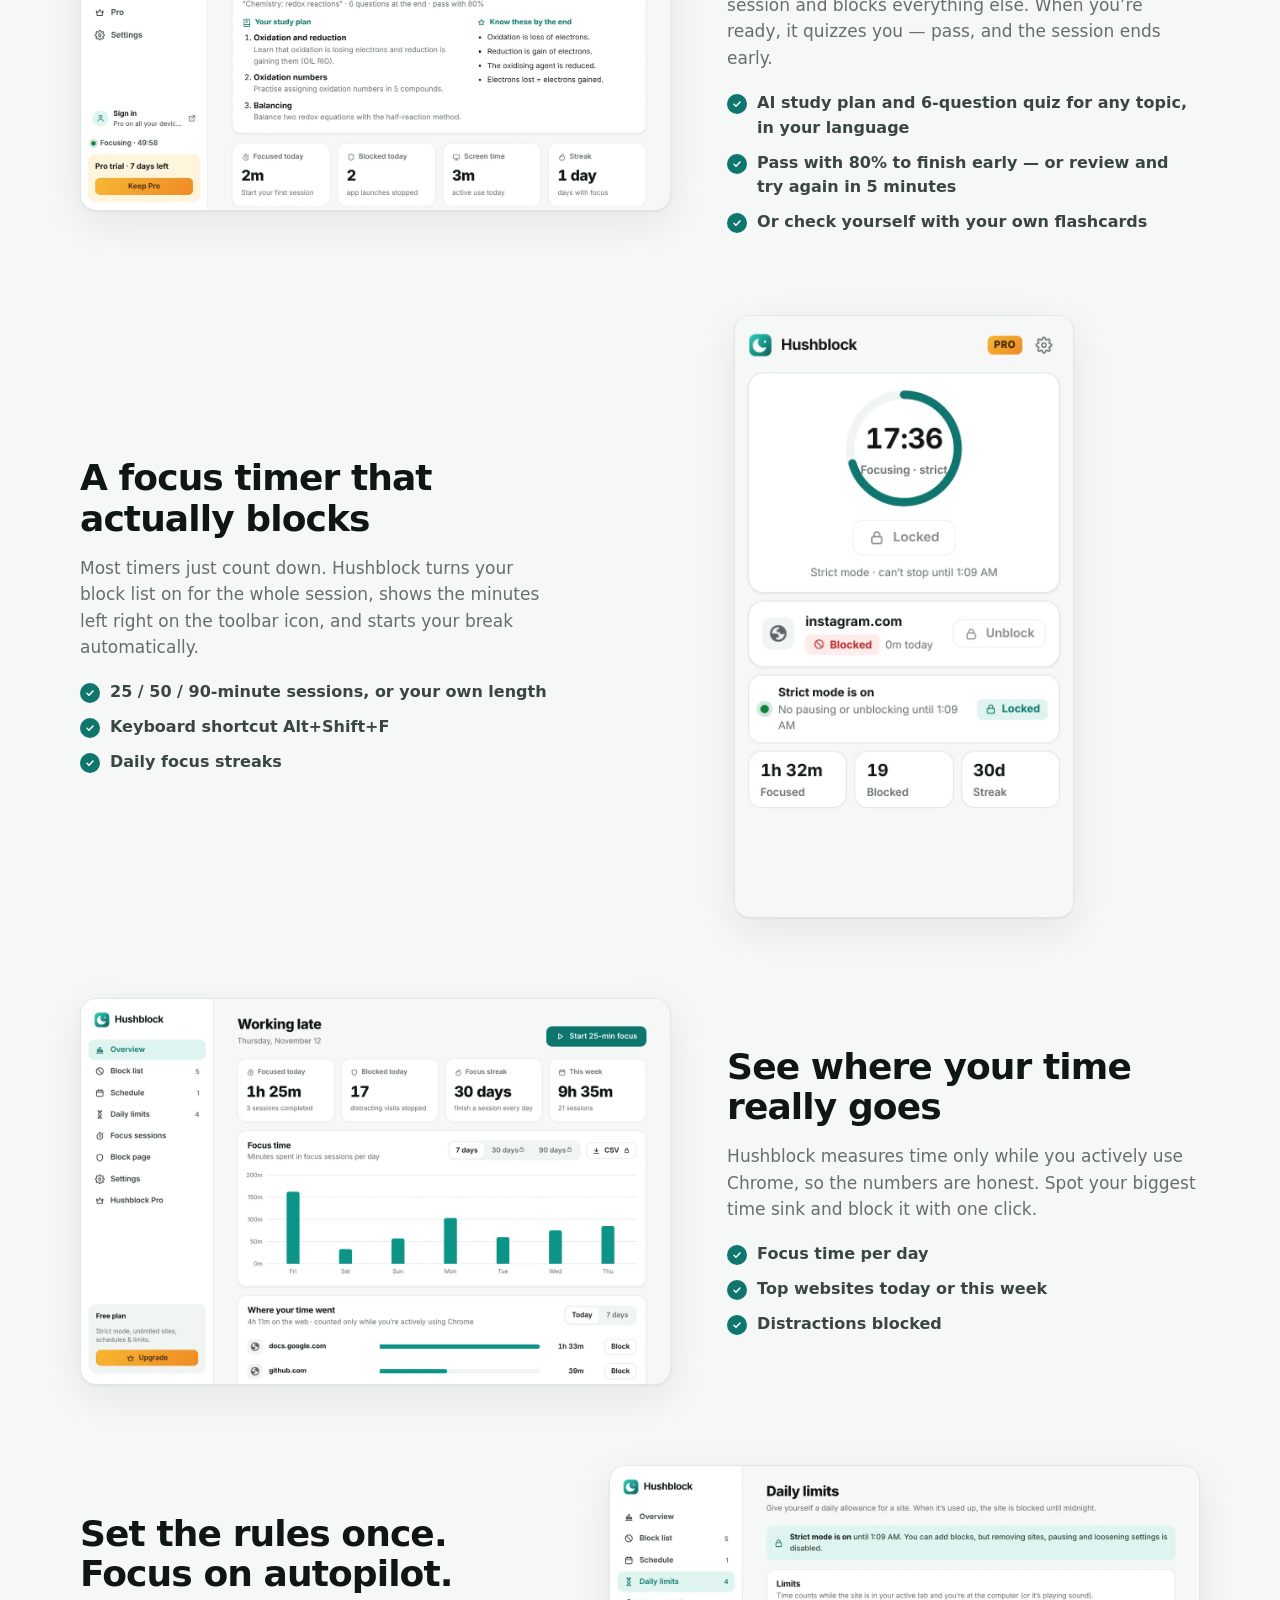
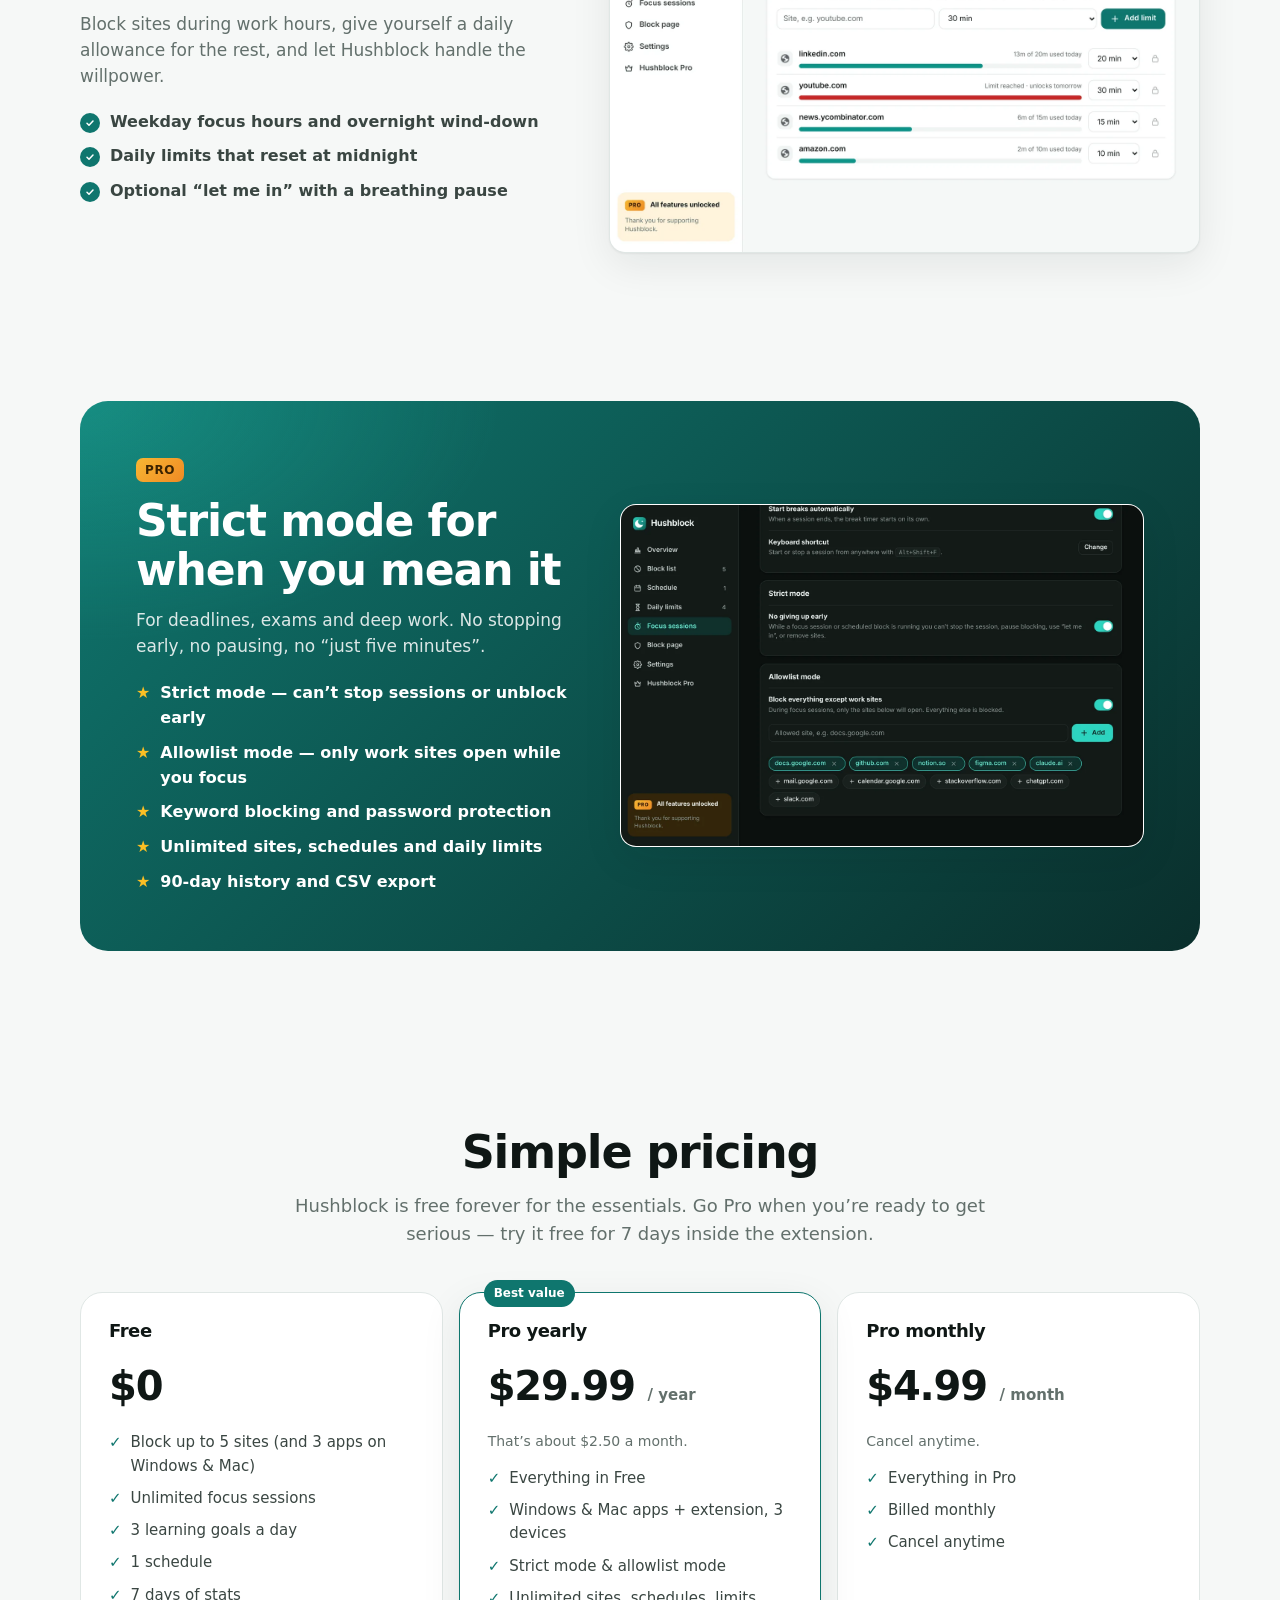
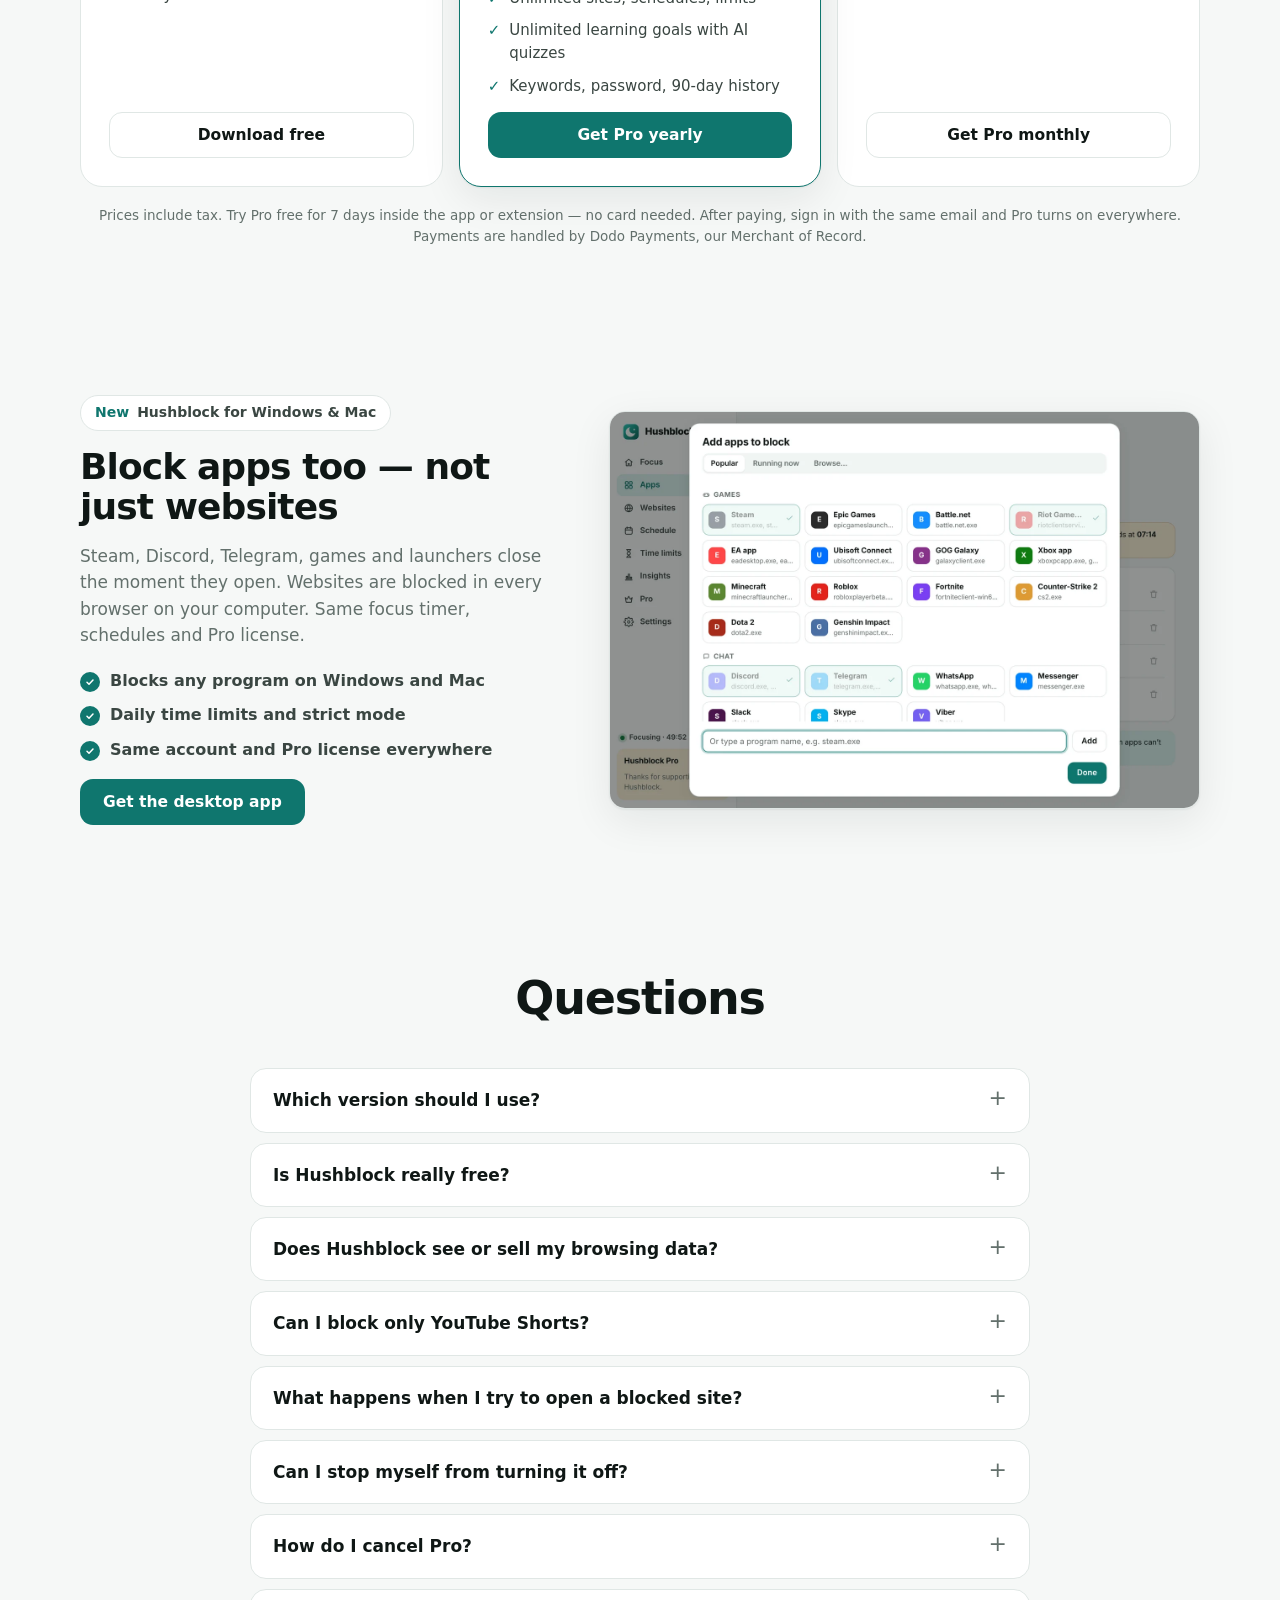
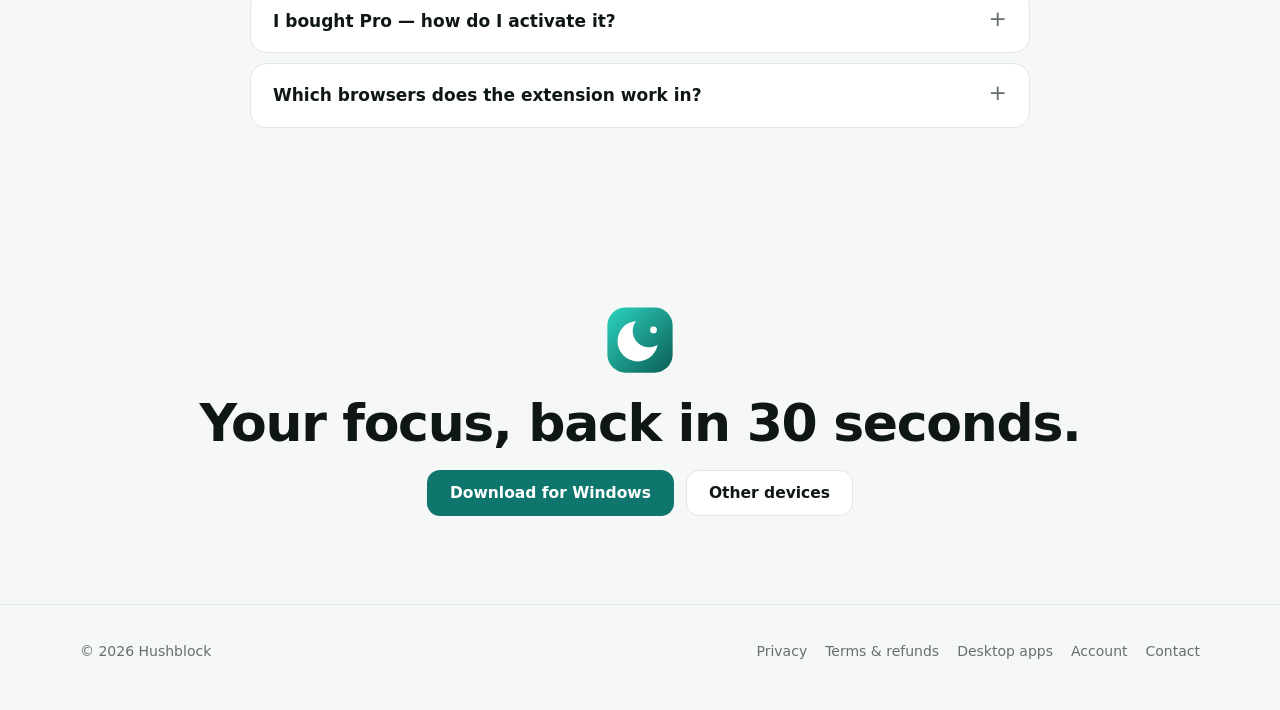
==== commit 1b12326a: "Add files via upload" ====
--- a/index.html
+++ b/index.html
@@ -11,7 +11,7 @@
   <meta property="og:type" content="website" />
   <meta name="twitter:card" content="summary_large_image" />
   <link rel="icon" href="img/favicon-32.png" />
-  <link rel="stylesheet" href="style.css?v=20261122a" />
+  <link rel="stylesheet" href="style.css?v=20261124a" />
   <script type="application/ld+json">
   {"@context":"https://schema.org","@type":"SoftwareApplication","name":"Hushblock","applicationCategory":"BrowserApplication","operatingSystem":"Chrome","description":"Website blocker and focus timer for Chrome.","offers":{"@type":"Offer","price":"0","priceCurrency":"USD"}}
   </script>
@@ -96,7 +96,7 @@
         </div>
         <div class="grid3">
           <div class="feature"><div class="ic"><svg viewBox="0 0 24 24" fill="none" stroke="currentColor" stroke-width="2" stroke-linecap="round"><circle cx="12" cy="12" r="8.5"/><path d="M6 6l12 12"/></svg></div><h3>Block apps and sites</h3><p>Steam, Discord and games on Windows; YouTube, Instagram, TikTok, Reddit, X in every browser — or just YouTube Shorts in the extension.</p></div>
-          <div class="feature"><div class="ic"><svg viewBox="0 0 24 24" fill="none" stroke="currentColor" stroke-width="2" stroke-linecap="round"><circle cx="12" cy="13.5" r="7"/><path d="M12 10v3.5l2 1.5M10 3h4"/></svg></div><h3>Focus timer that blocks</h3><p>Start a 25, 50 or 90-minute Pomodoro session. Your list stays blocked until the timer ends, then take a break.</p></div>
+          <div class="feature"><div class="ic"><svg viewBox="0 0 24 24" fill="none" stroke="currentColor" stroke-width="2" stroke-linecap="round"><circle cx="12" cy="13.5" r="7"/><path d="M12 10v3.5l2 1.5M10 3h4"/></svg></div><h3>Focus timer that blocks</h3><p>Start a 25, 50 or 90-minute Pomodoro session. Your list stays blocked until the timer ends — or until you pass a quiz on what you set out to learn.</p></div>
           <div class="feature"><div class="ic"><svg viewBox="0 0 24 24" fill="none" stroke="currentColor" stroke-width="2" stroke-linecap="round"><rect x="4" y="5" width="16" height="15" rx="3"/><path d="M8 3v4M16 3v4M4 10h16"/></svg></div><h3>Schedules</h3><p>Block distractions automatically during work or study hours — and wind down at night.</p></div>
           <div class="feature"><div class="ic"><svg viewBox="0 0 24 24" fill="none" stroke="currentColor" stroke-width="2" stroke-linecap="round"><path d="M7 3h10M7 21h10M8 3c0 5 8 5 8 9s-8 4-8 9M16 3c0 5-8 5-8 9s8 4 8 9"/></svg></div><h3>Daily time limits</h3><p>Allow 20 minutes of a site a day. When it’s used up, it’s blocked until tomorrow.</p></div>
           <div class="feature"><div class="ic"><svg viewBox="0 0 24 24" fill="none" stroke="currentColor" stroke-width="2" stroke-linecap="round"><path d="M4 20h16"/><rect x="6" y="11" width="3" height="6" rx="1"/><rect x="11" y="6" width="3" height="11" rx="1"/><rect x="16" y="13" width="3" height="4" rx="1"/></svg></div><h3>Real insights</h3><p>Focus minutes, streaks, blocked visits and time per website — see your progress every day.</p></div>
@@ -107,6 +107,15 @@
 
     <section class="block" style="padding-top:0">
       <div class="container">
+        <div class="split rev" id="goals">
+          <div class="text">
+            <span class="get-tag" style="align-self:flex-start">New in the Windows &amp; Mac apps</span>
+            <h3>Learn it — then you’re free</h3>
+            <p>Tell Hushblock what you want to learn, like “Chemistry: redox reactions”. It makes a short study plan for your session and blocks everything else. When you’re ready, it quizzes you — pass, and the session ends early.</p>
+            <ul class="ticks"><li>AI study plan and 6-question quiz for any topic, in your language</li><li>Pass with 80% to finish early — or review and try again in 5 minutes</li><li>Or check yourself with your own flashcards</li></ul>
+          </div>
+          <img class="shot" src="img/goal.webp" alt="Hushblock learning goal with a study plan and a quiz" width="1400" height="915" />
+        </div>
         <div class="split">
           <div class="text">
             <h3>A focus timer that actually blocks</h3>
@@ -164,14 +173,14 @@
           <div class="price">
             <h3>Free</h3>
             <div class="amt">$0</div>
-            <ul><li>Block up to 5 sites (and 3 apps on Windows)</li><li>Unlimited focus sessions</li><li>1 schedule</li><li>7 days of stats</li></ul>
+            <ul><li>Block up to 5 sites (and 3 apps on Windows &amp; Mac)</li><li>Unlimited focus sessions</li><li>3 learning goals a day</li><li>1 schedule</li><li>7 days of stats</li></ul>
             <a class="btn ghost" href="#get">Download free</a>
           </div>
           <div class="price best">
             <h3>Pro yearly</h3>
             <div class="amt"><span class="js-price-year">$29.99</span> <small>/ year</small></div>
             <p class="muted">That’s about <span class="js-price-year-mo">$2.50</span> a month.</p>
-            <ul><li>Everything in Free</li><li>Windows &amp; Mac apps + extension, 3 devices</li><li>Strict mode & allowlist mode</li><li>Unlimited sites, schedules, limits</li><li>Keywords, password, 90-day history</li></ul>
+            <ul><li>Everything in Free</li><li>Windows &amp; Mac apps + extension, 3 devices</li><li>Strict mode & allowlist mode</li><li>Unlimited sites, schedules, limits</li><li>Unlimited learning goals with AI quizzes</li><li>Keywords, password, 90-day history</li></ul>
             <a class="btn primary js-buy-year" href="#pricing">Get Pro yearly</a>
           </div>
           <div class="price">
@@ -240,7 +249,7 @@
     </div>
   </footer>
 
-  <script src="site-config.js?v=20261122a"></script>
-  <script src="site.js?v=20261122a"></script>
+  <script src="site-config.js?v=20261124a"></script>
+  <script src="site.js?v=20261124a"></script>
 </body>
 </html>
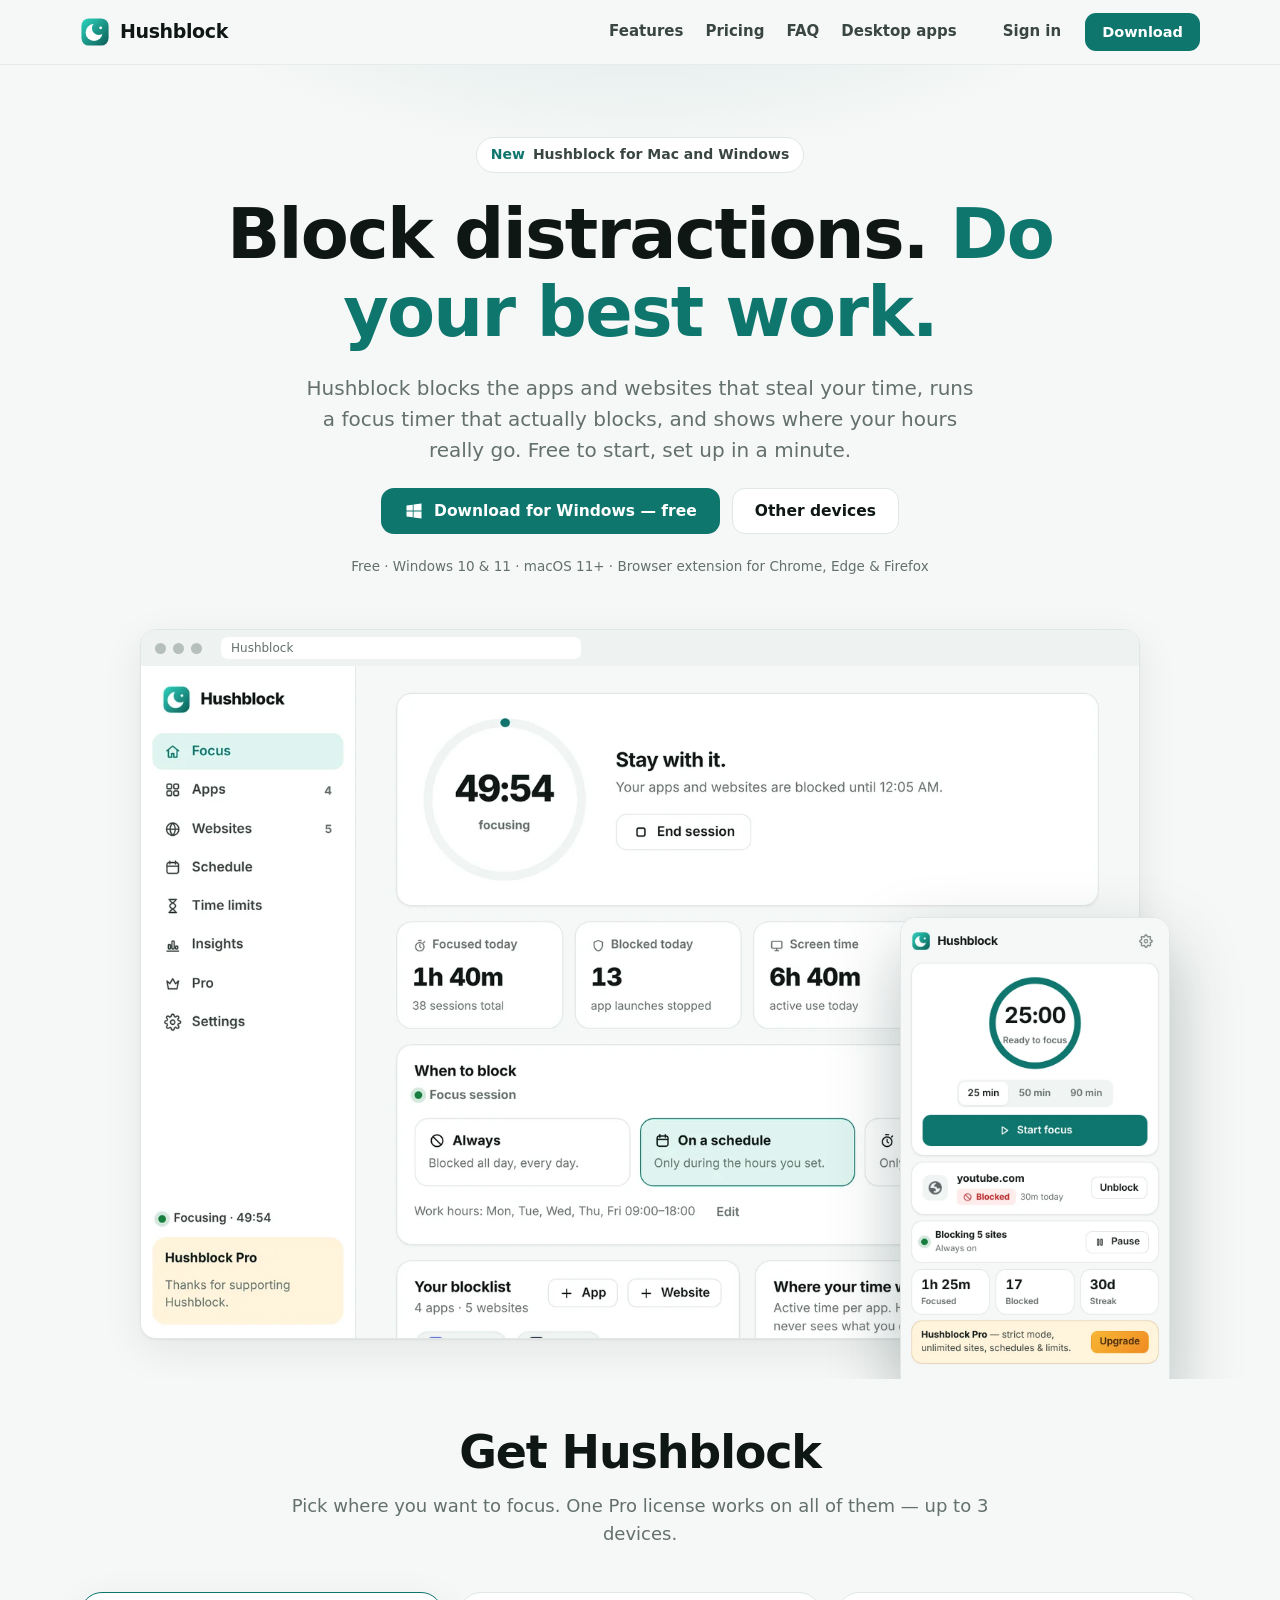
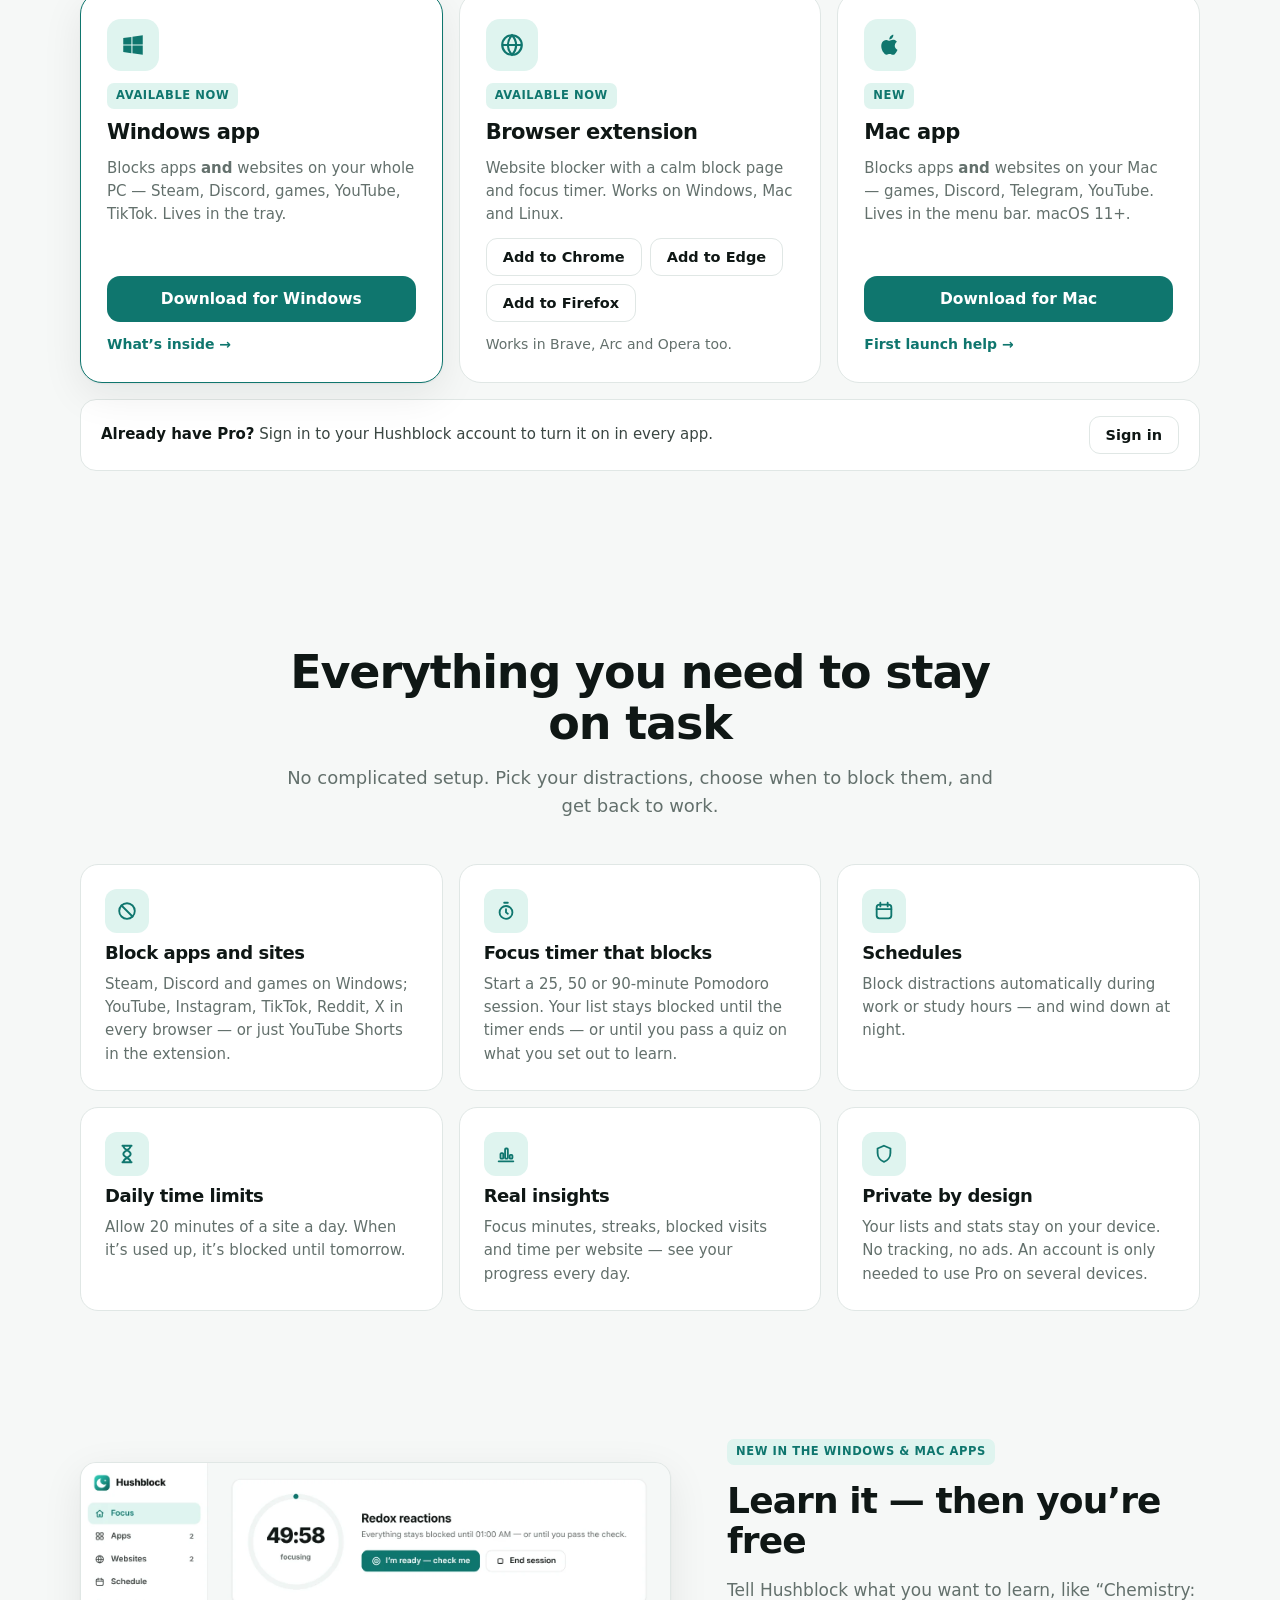
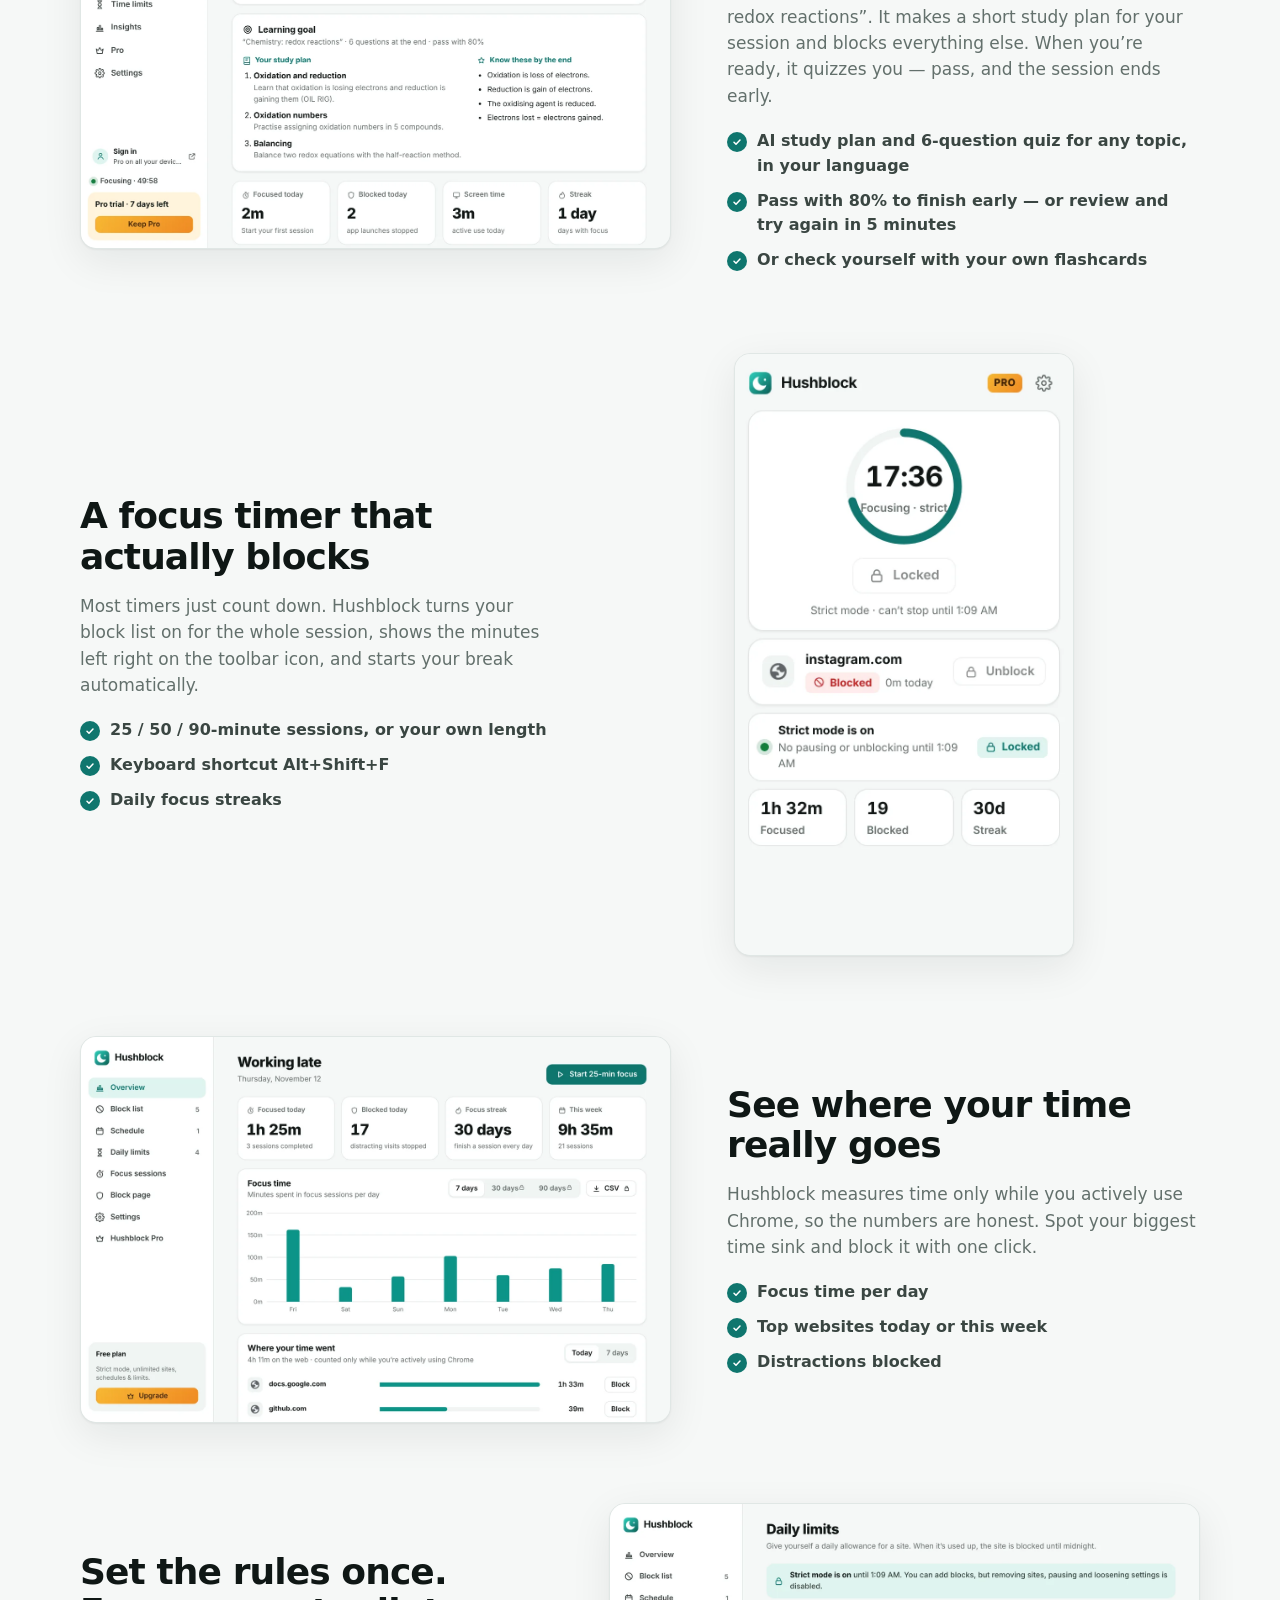
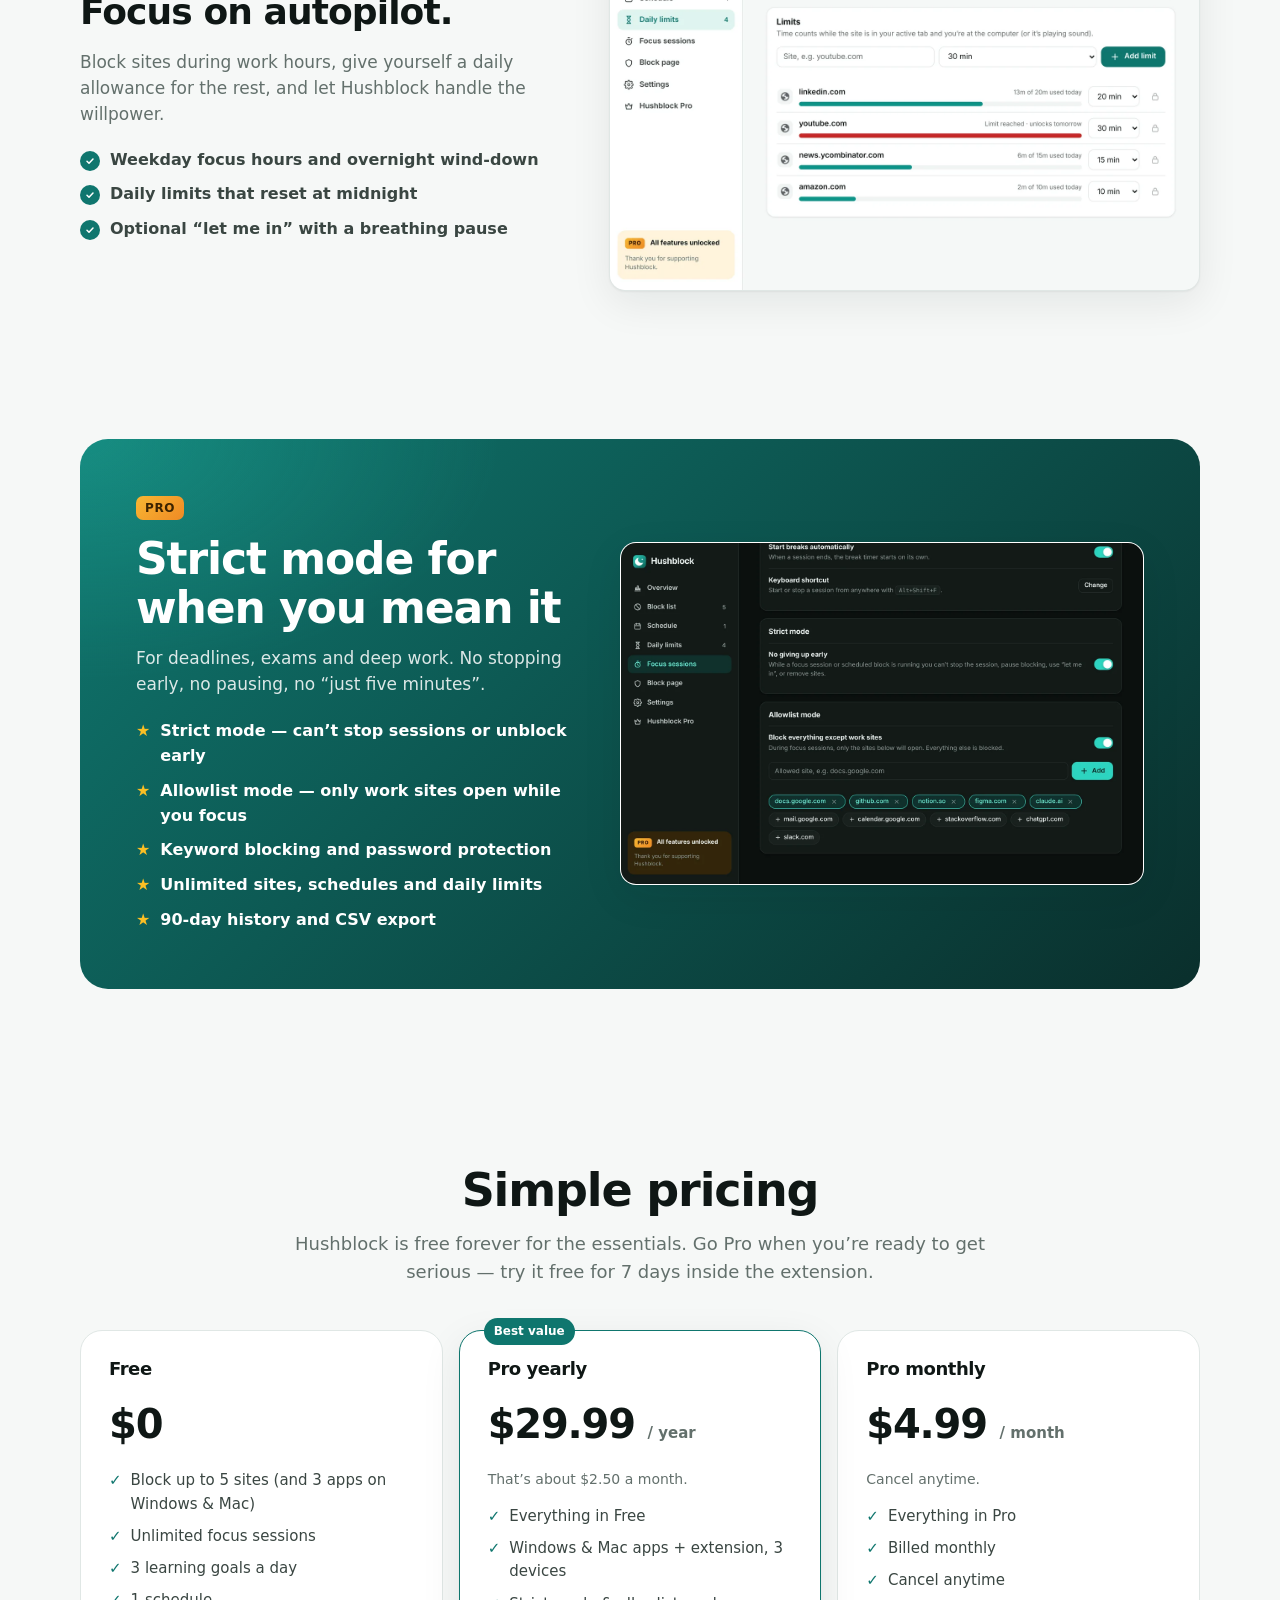
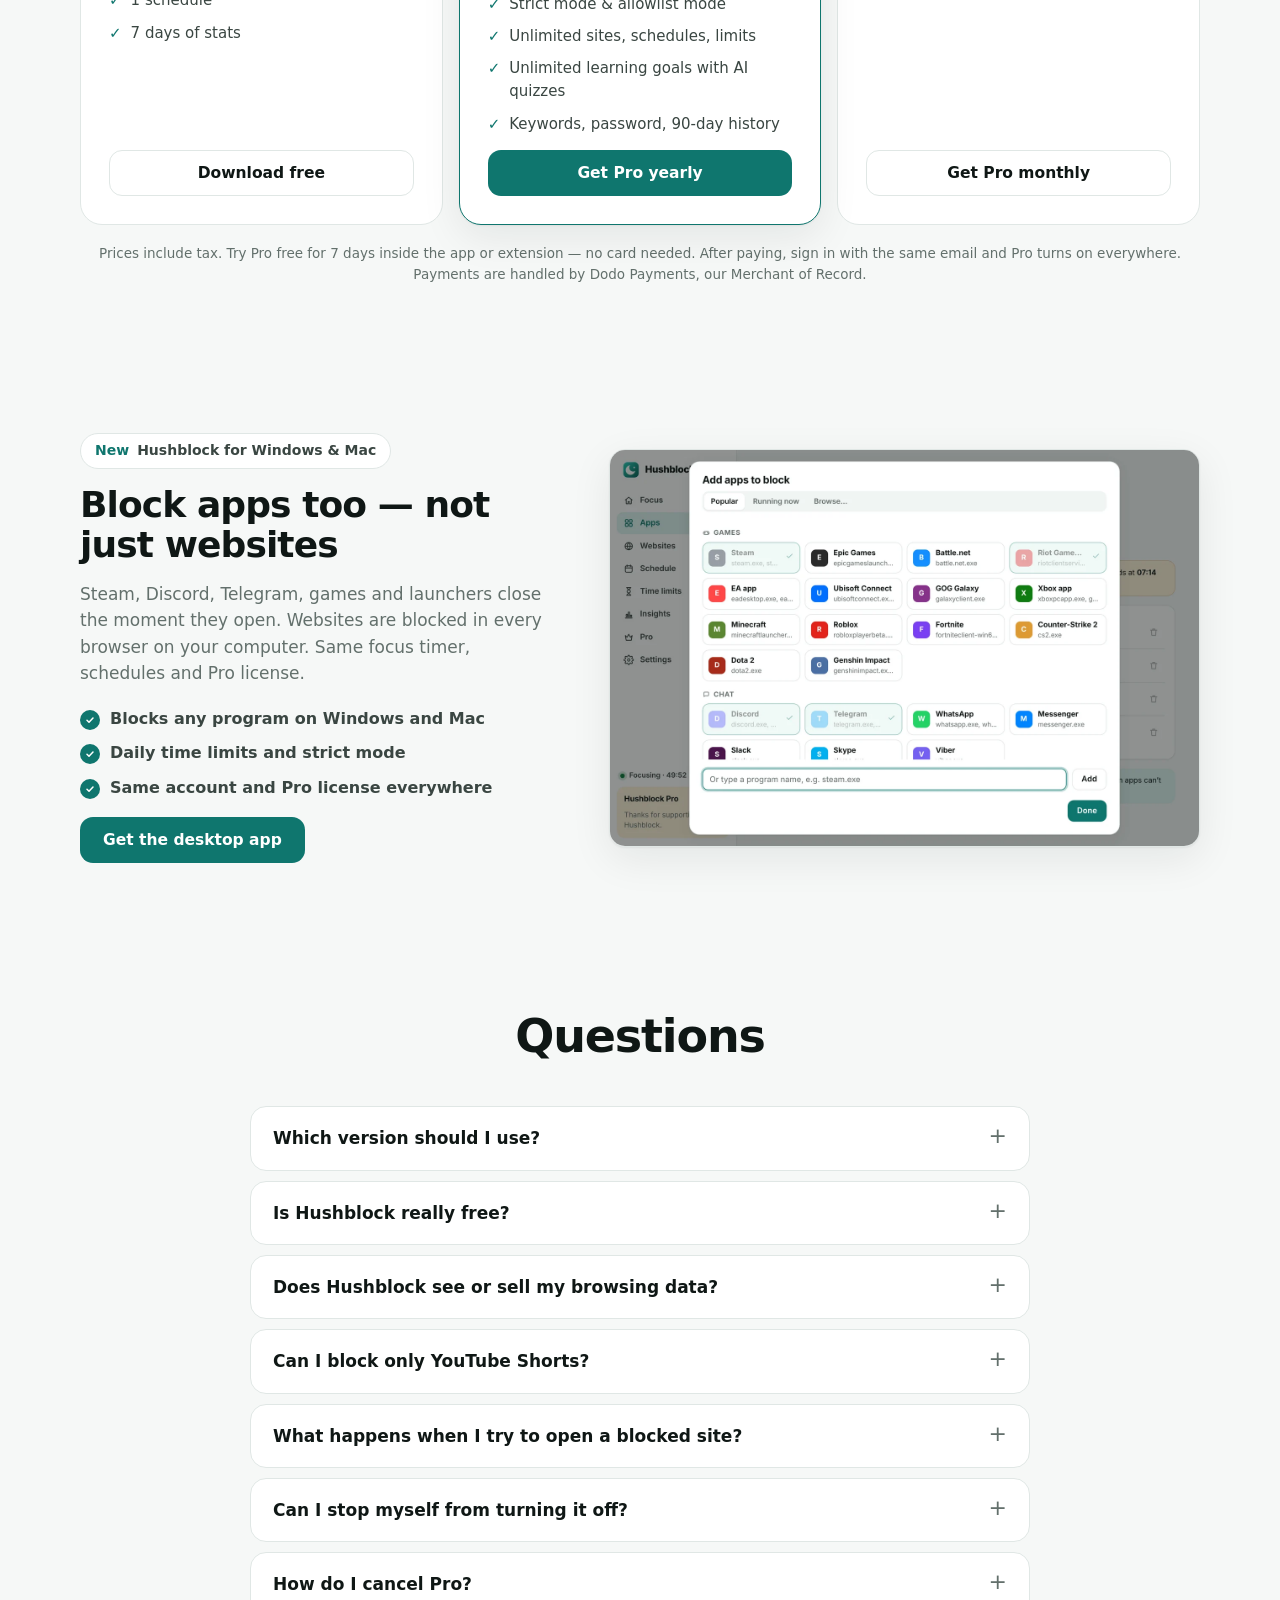
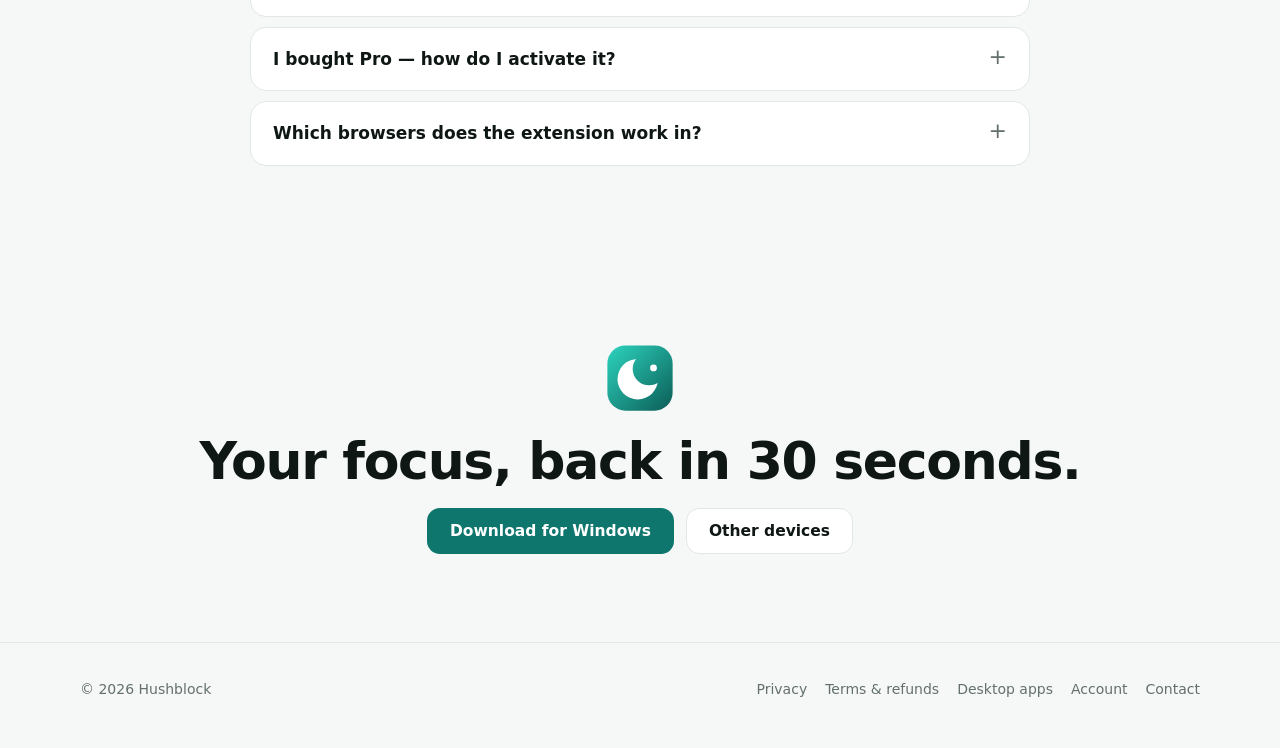
==== commit c615cb41: "Add files via upload" ====
--- a/index.html
+++ b/index.html
@@ -11,7 +11,7 @@
   <meta property="og:type" content="website" />
   <meta name="twitter:card" content="summary_large_image" />
   <link rel="icon" href="img/favicon-32.png" />
-  <link rel="stylesheet" href="style.css?v=20261124a" />
+  <link rel="stylesheet" href="style.css?v=20261127a" />
   <script type="application/ld+json">
   {"@context":"https://schema.org","@type":"SoftwareApplication","name":"Hushblock","applicationCategory":"BrowserApplication","operatingSystem":"Chrome","description":"Website blocker and focus timer for Chrome.","offers":{"@type":"Offer","price":"0","priceCurrency":"USD"}}
   </script>
@@ -70,7 +70,7 @@
             <h3>Browser extension</h3>
             <p>Website blocker with a calm block page and focus timer. Works on Windows, Mac and Linux.</p>
             <div class="store-links js-stores"></div>
-            <span class="get-more muted js-ext-note">Chrome Web Store version is coming soon.</span>
+            <span class="get-more muted js-ext-note">Works in Brave, Arc and Opera too.</span>
           </div>
           <div class="get-card js-mac-card">
             <div class="get-ic"><svg viewBox="0 0 24 24" fill="currentColor" aria-hidden="true"><path d="M16.4 12.6c0-2.4 2-3.5 2-3.6-1.1-1.6-2.8-1.8-3.4-1.8-1.4-.1-2.8.9-3.5.9s-1.8-.9-3-.8c-1.5 0-3 .9-3.8 2.3-1.6 2.8-.4 7 1.2 9.2.8 1.1 1.7 2.3 2.9 2.3 1.2-.1 1.6-.7 3-.7s1.8.7 3 .7c1.3 0 2.1-1.1 2.8-2.2.9-1.3 1.3-2.6 1.3-2.6s-2.5-1-2.5-3.7zM14.1 5.6c.6-.8 1.1-1.9 1-3-.9 0-2.1.6-2.7 1.4-.6.7-1.1 1.8-1 2.9 1 .1 2.1-.5 2.7-1.3z"/></svg></div>
@@ -222,7 +222,7 @@
           <details><summary>Can I stop myself from turning it off?</summary><p>With Pro, strict mode locks your session: no stopping early, no pausing, no unblocking. You can also protect your settings with a password — ask a friend to set it.</p></details>
           <details><summary>How do I cancel Pro?</summary><p>Open the extension’s Settings → Your plan → Manage subscription, or go straight to the <a class="js-portal" href="#">customer portal</a> and sign in with the email you used to pay. You keep Pro until the end of the period you paid for.</p></details>
           <details><summary>I bought Pro — how do I activate it?</summary><p>If Hushblock is installed in the browser you paid in, Pro switches on by itself. Otherwise <a href="account/">sign in to your account</a> with the email you paid with and press Activate for your device — or paste the license key from your receipt email in Hushblock → Pro. One key works on up to 3 devices.</p></details>
-          <details><summary>Which browsers does the extension work in?</summary><p>Microsoft Edge and Firefox — install it from the <a class="js-store-edge" href="#get">Edge Add-ons</a> or <a class="js-store-firefox" href="#get">Firefox Add-ons</a> store. The Chrome Web Store version (also for Brave, Arc and Opera) is coming soon. The Windows and Mac apps block websites in every browser, including Safari.</p></details>
+          <details><summary>Which browsers does the extension work in?</summary><p>Chrome, Edge and Firefox — get it from the <a class="js-store-chrome" href="#get">Chrome Web Store</a> (also works in Brave, Arc and Opera), <a class="js-store-edge" href="#get">Edge Add-ons</a> or <a class="js-store-firefox" href="#get">Firefox Add-ons</a>. The Windows and Mac apps block websites in every browser, including Safari.</p></details>
         </div>
       </div>
     </section>
@@ -249,7 +249,7 @@
     </div>
   </footer>
 
-  <script src="site-config.js?v=20261124a"></script>
-  <script src="site.js?v=20261124a"></script>
+  <script src="site-config.js?v=20261127a"></script>
+  <script src="site.js?v=20261127a"></script>
 </body>
 </html>
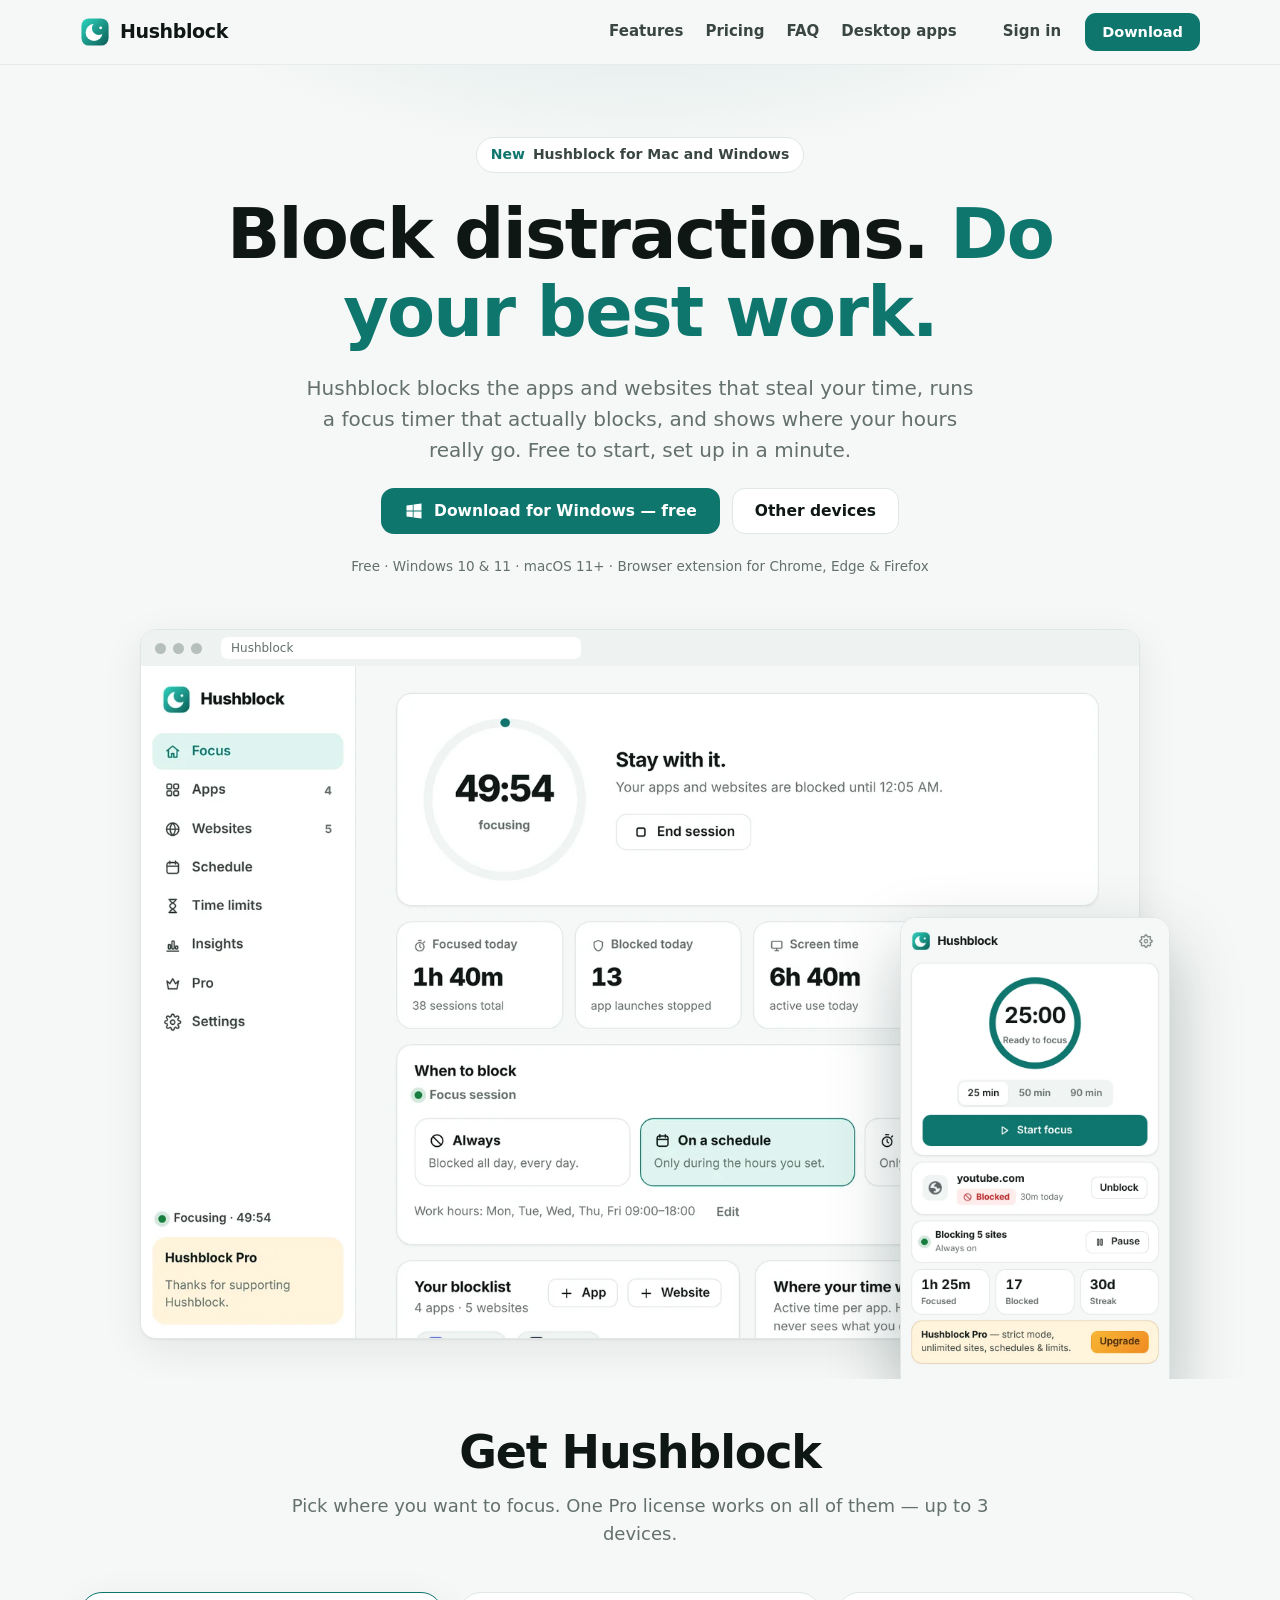
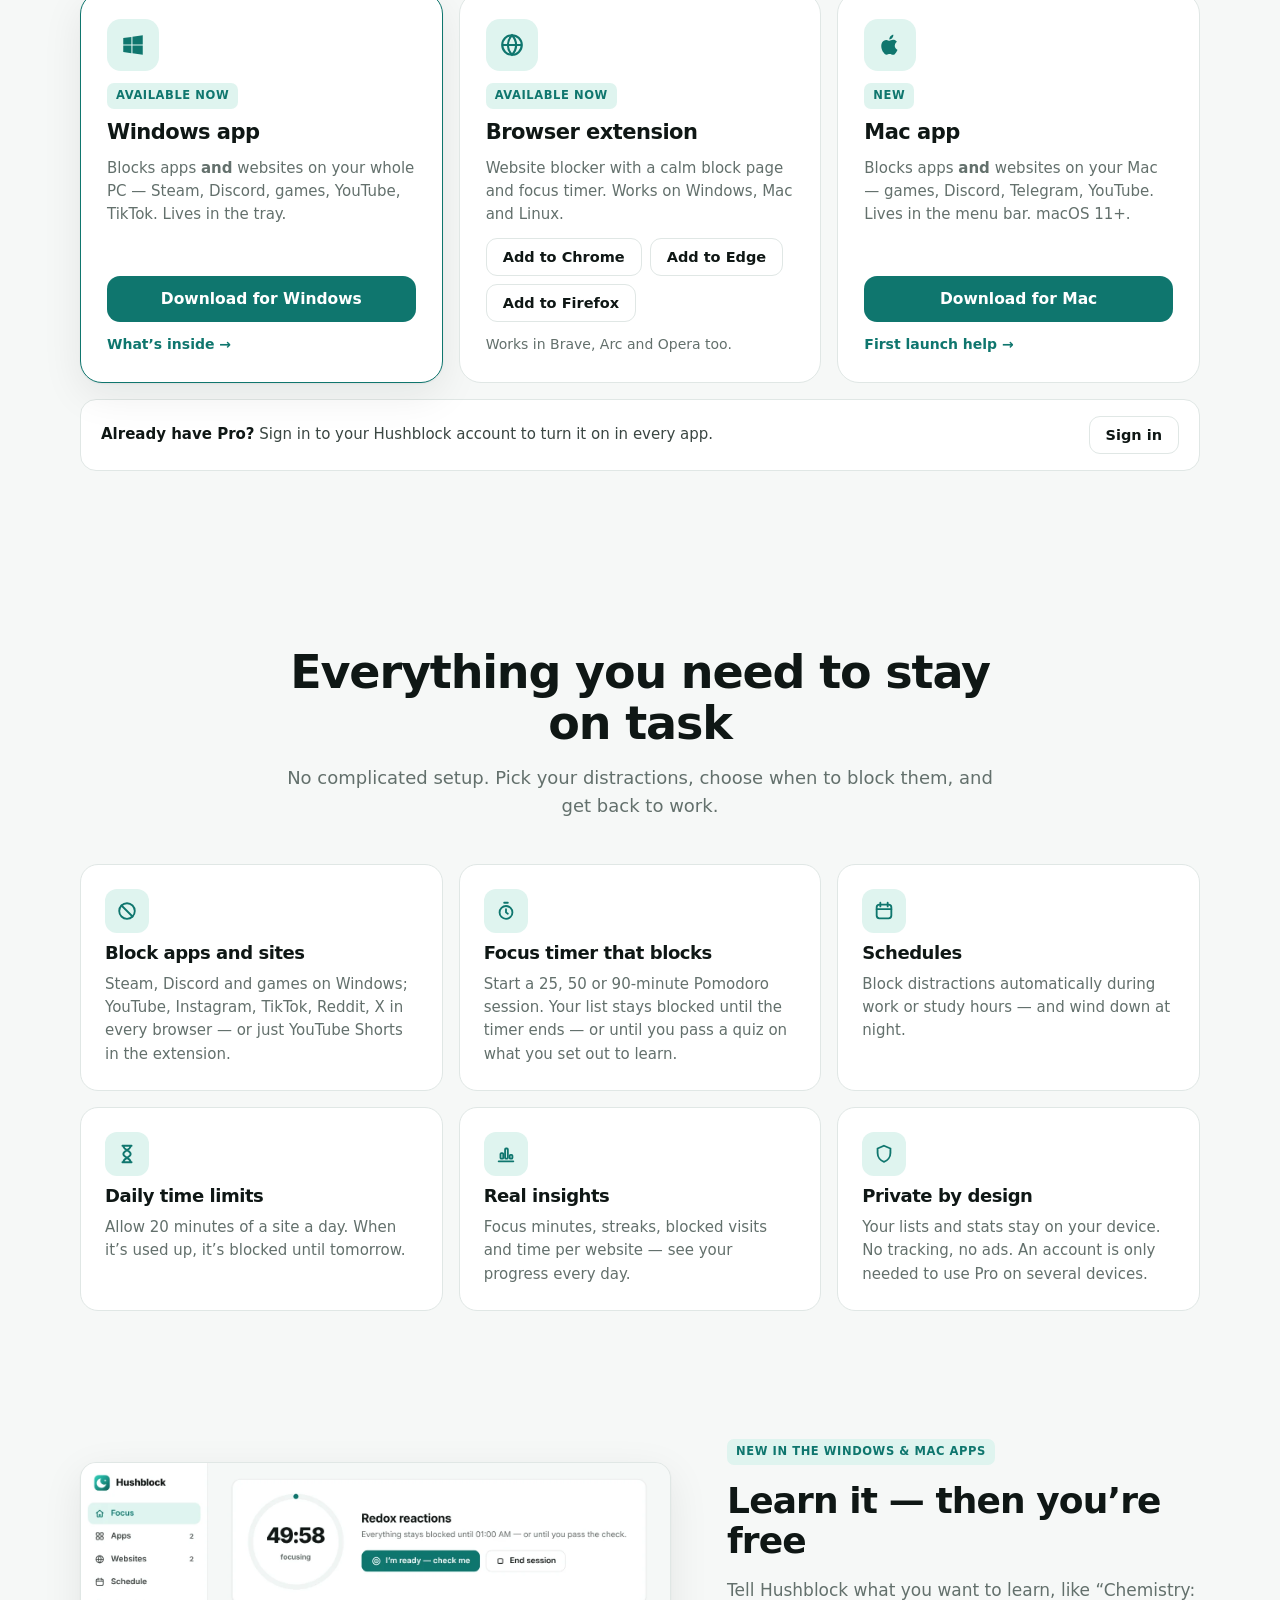
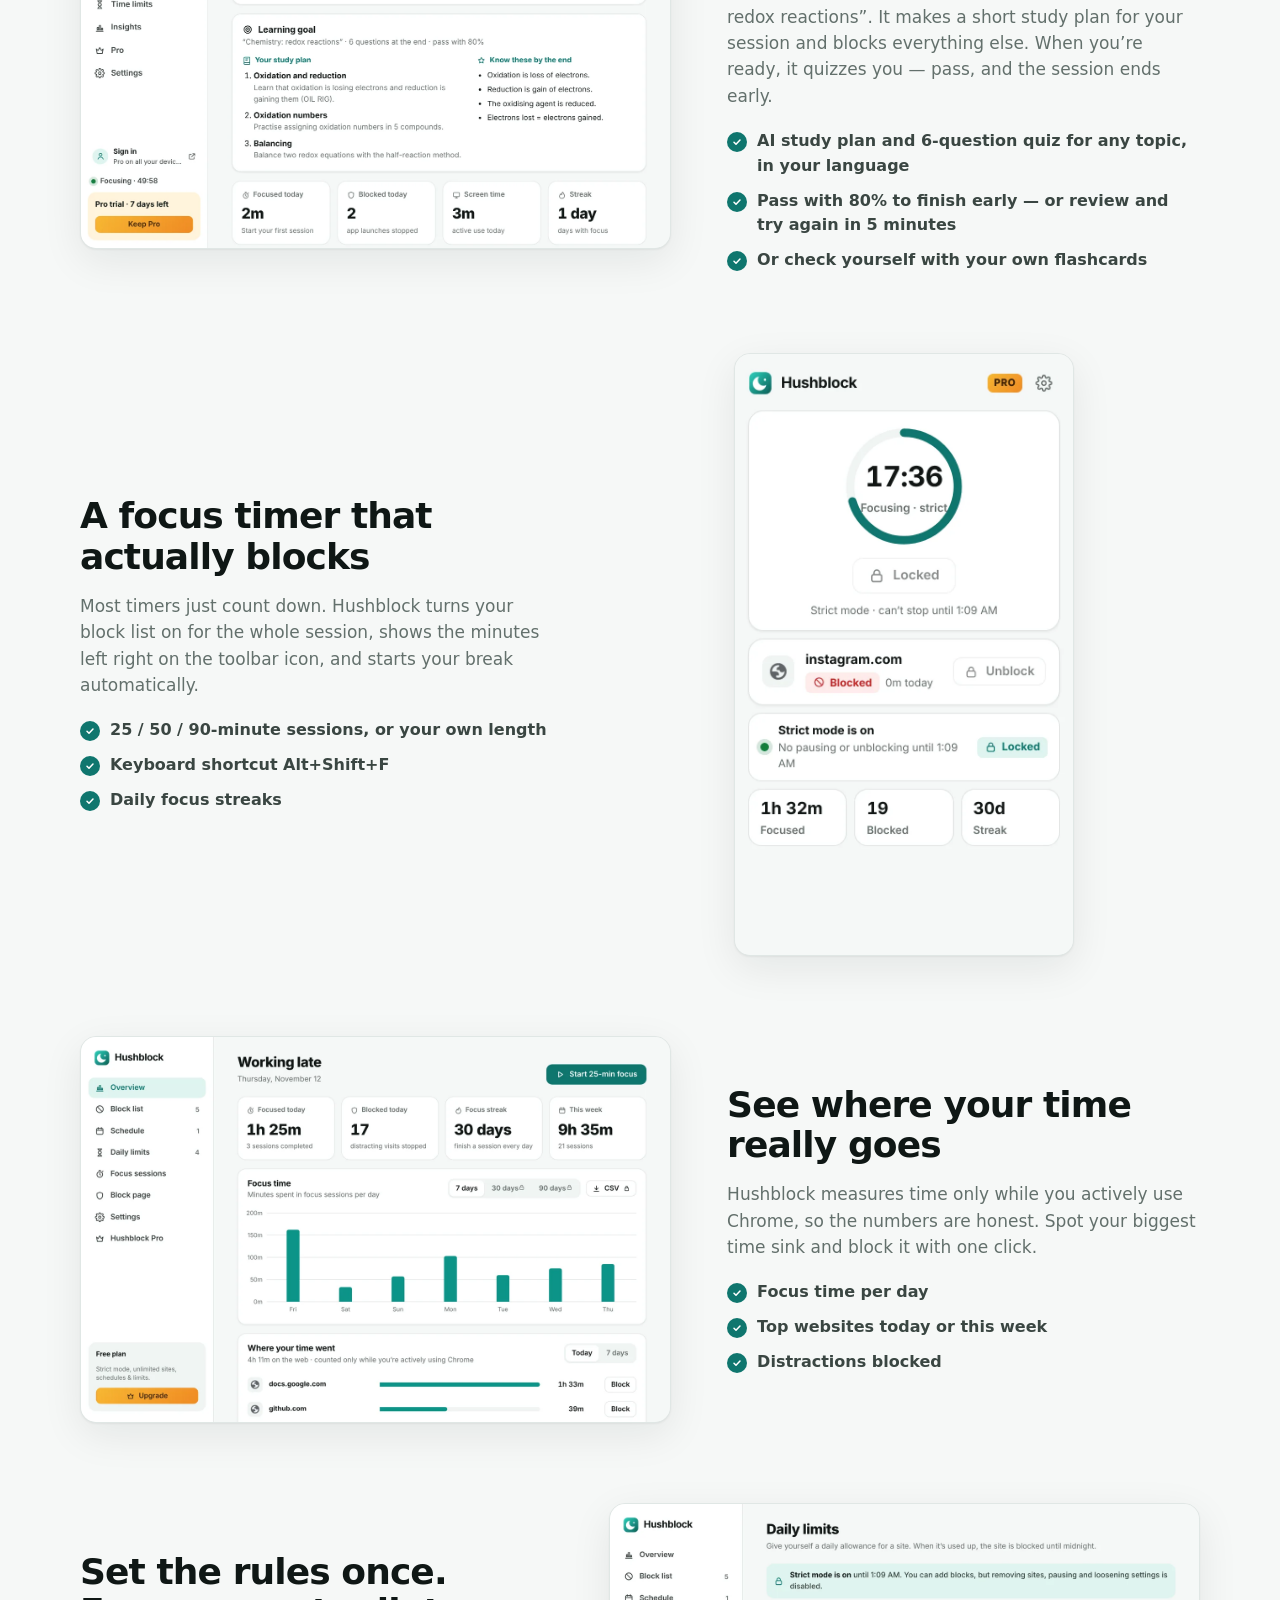
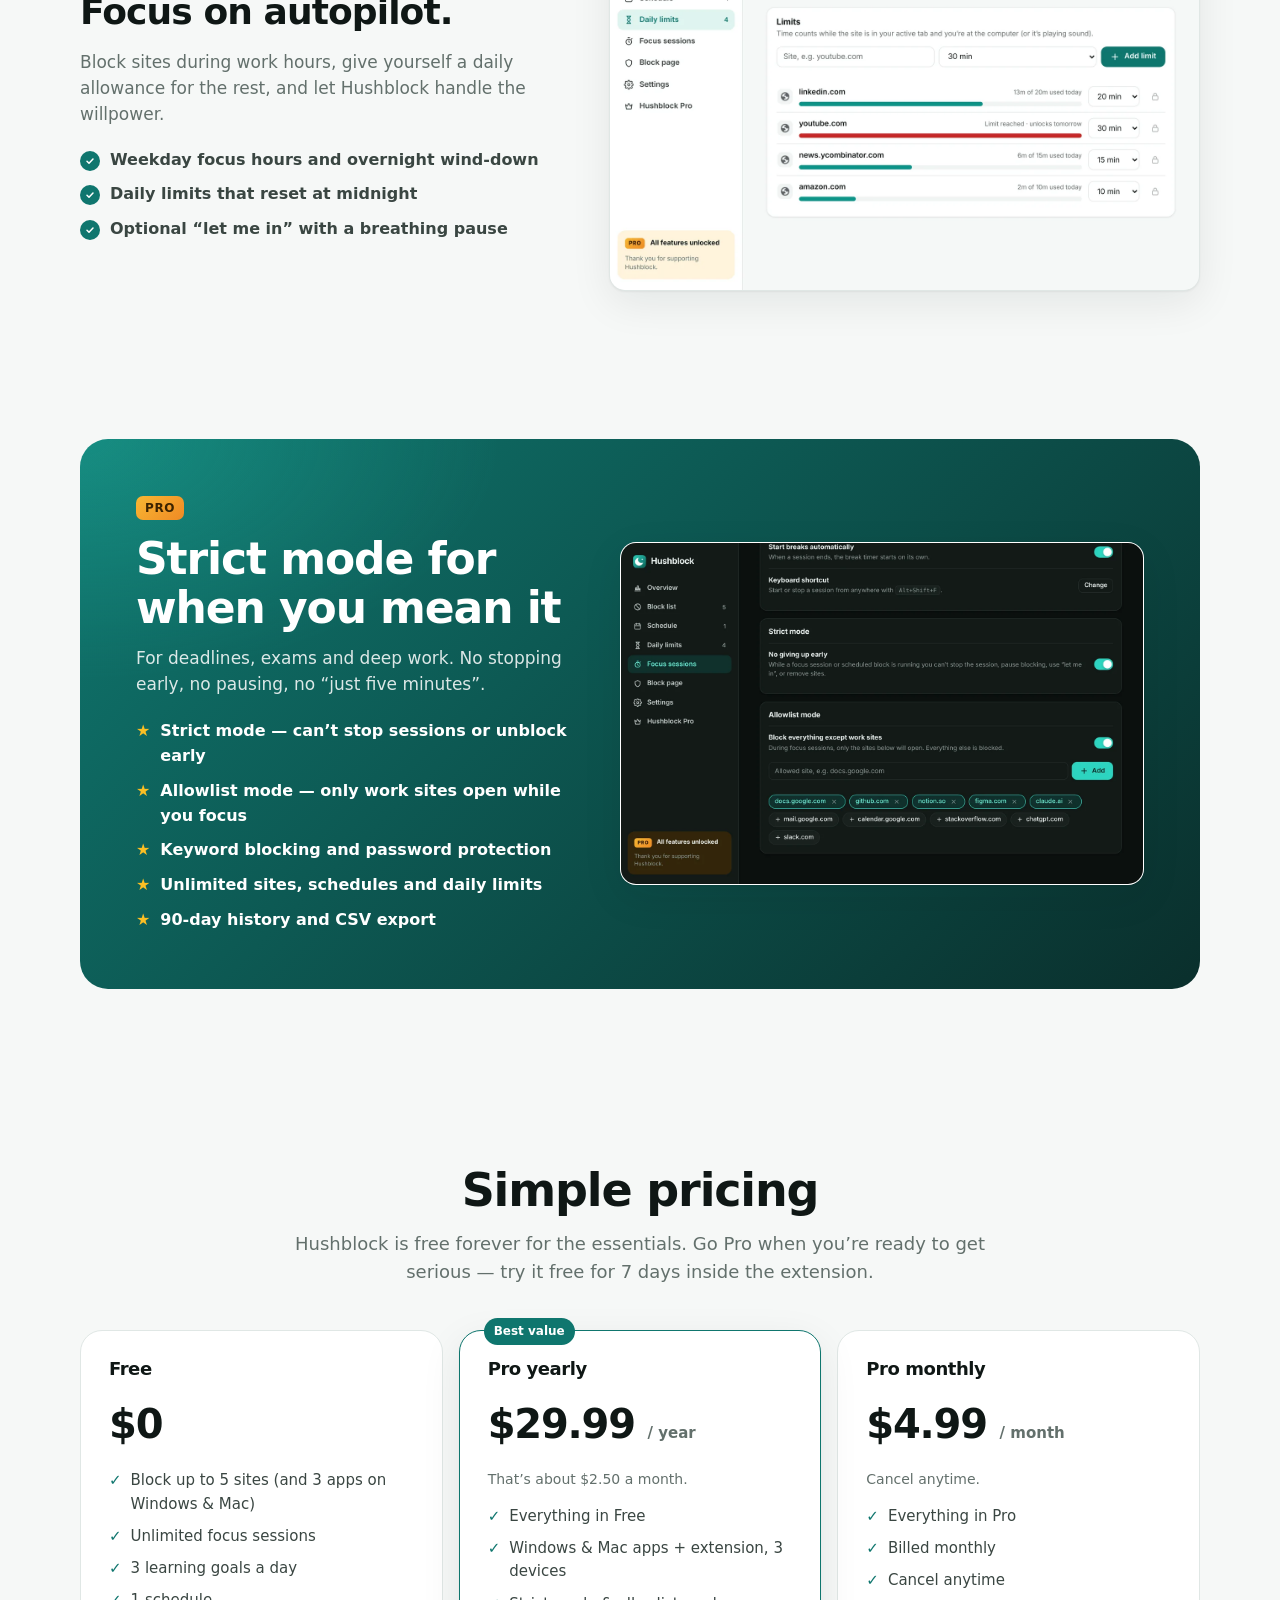
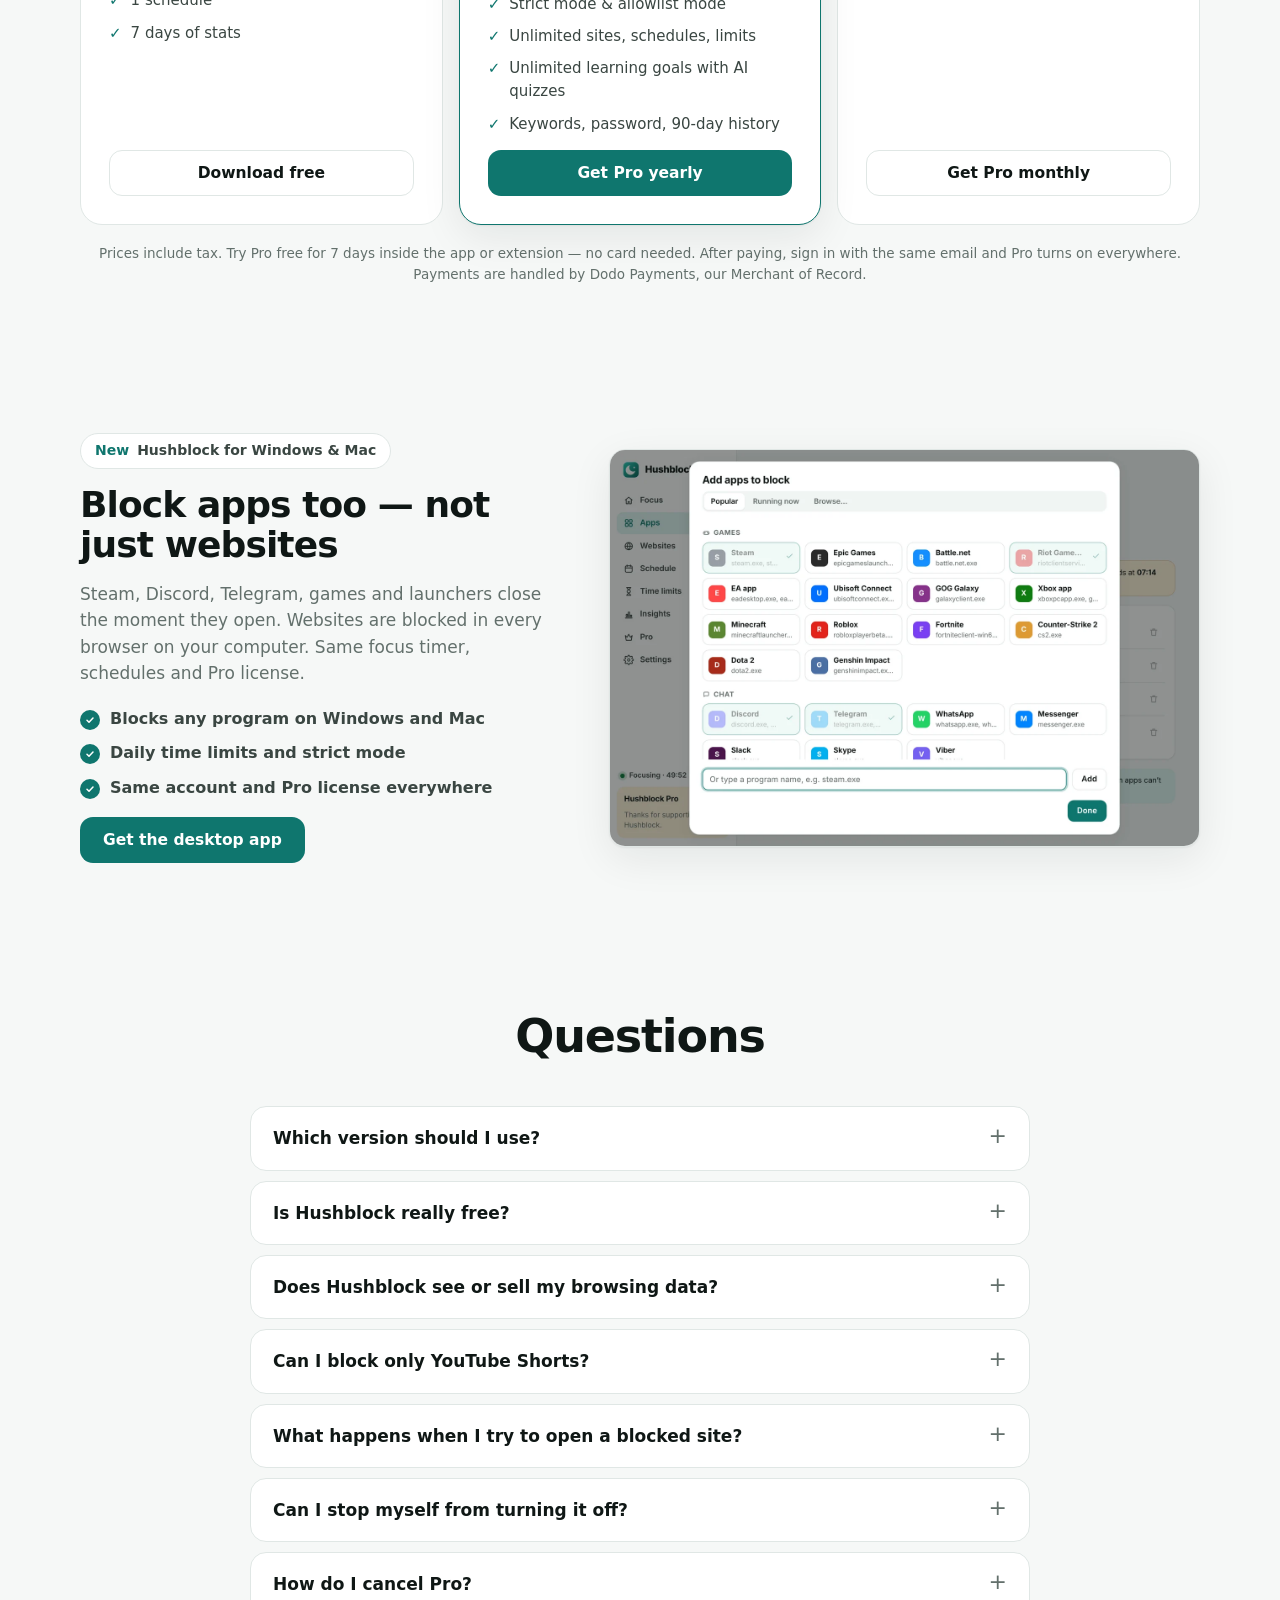
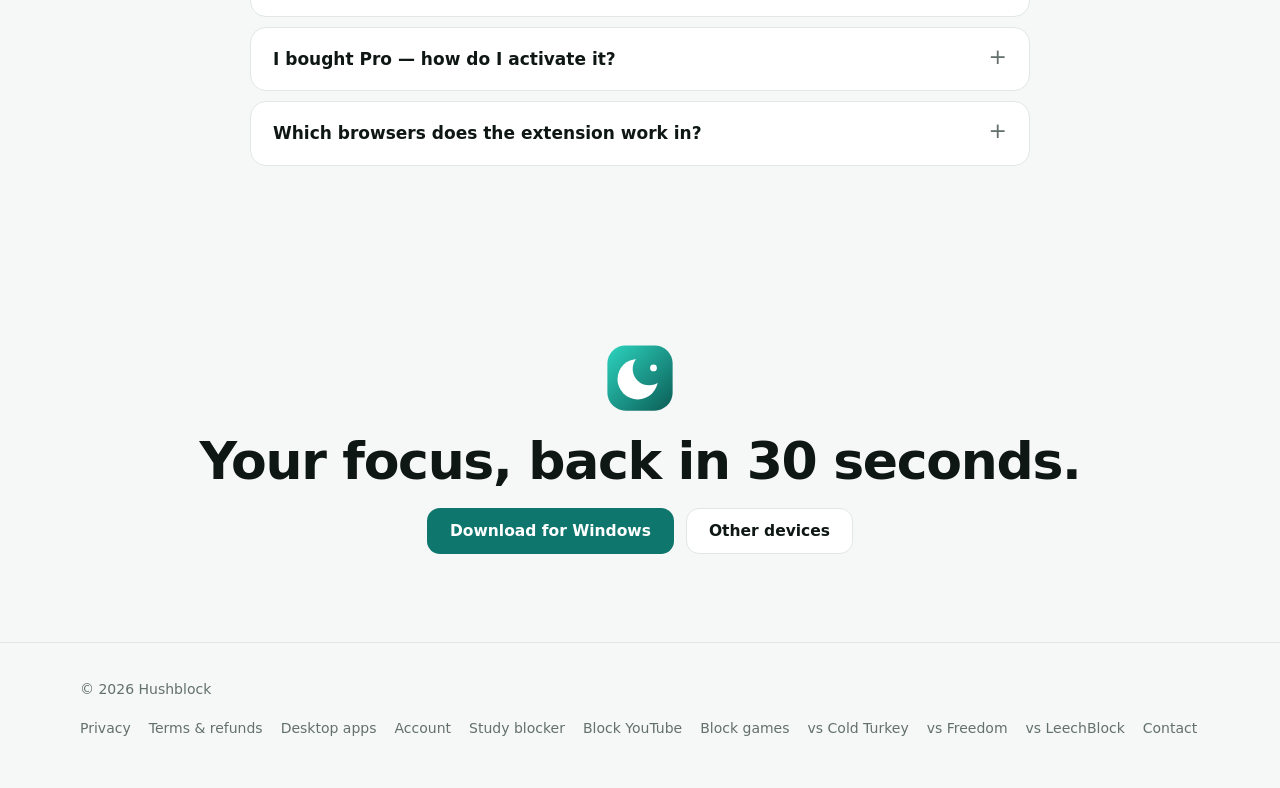
==== commit 1bd9c96e: "Add files via upload" ====
--- a/index.html
+++ b/index.html
@@ -4,17 +4,18 @@
   <meta charset="utf-8" />
   <meta name="viewport" content="width=device-width, initial-scale=1" />
   <title>Hushblock — Block Distracting Apps & Websites</title>
-  <meta name="description" content="Block distracting apps and websites on Windows and in your browser. Focus timer that actually blocks, schedules, daily limits and insights. Free to start." />
+  <meta name="description" content="Block distracting apps and websites on Windows, Mac and in your browser. A focus timer that actually blocks, quiz-to-unlock study sessions, schedules and daily limits. Free to start." />
+  <link rel="canonical" href="https://hushblock.app/" />
   <meta property="og:title" content="Hushblock — Quiet the internet. Do your best work." />
-  <meta property="og:description" content="Website blocker, focus timer and daily limits for Chrome. Free and private." />
-  <meta property="og:image" content="img/og.jpg" />
+  <meta property="og:description" content="App and website blocker with a focus timer for Windows, Mac, Chrome, Edge and Firefox. Free and private." />
+  <meta property="og:image" content="https://hushblock.app/img/og.jpg" />
+  <meta property="og:url" content="https://hushblock.app/" />
   <meta property="og:type" content="website" />
   <meta name="twitter:card" content="summary_large_image" />
   <link rel="icon" href="img/favicon-32.png" />
-  <link rel="stylesheet" href="style.css?v=20261127a" />
-  <script type="application/ld+json">
-  {"@context":"https://schema.org","@type":"SoftwareApplication","name":"Hushblock","applicationCategory":"BrowserApplication","operatingSystem":"Chrome","description":"Website blocker and focus timer for Chrome.","offers":{"@type":"Offer","price":"0","priceCurrency":"USD"}}
-  </script>
+  <link rel="stylesheet" href="style.css?v=20261128" />
+  <script type="application/ld+json">{"@context": "https://schema.org", "@type": "SoftwareApplication", "name": "Hushblock", "url": "https://hushblock.app/", "applicationCategory": "ProductivityApplication", "operatingSystem": "Windows 10, Windows 11, macOS 11+, Chrome, Edge, Firefox", "description": "App and website blocker with a focus timer, schedules, daily limits and quiz-to-unlock study sessions.", "offers": [{"@type": "Offer", "name": "Free", "price": "0", "priceCurrency": "USD"}, {"@type": "Offer", "name": "Pro yearly", "price": "29.99", "priceCurrency": "USD"}, {"@type": "Offer", "name": "Pro monthly", "price": "4.99", "priceCurrency": "USD"}]}</script>
+  <script type="application/ld+json">{"@context": "https://schema.org", "@type": "FAQPage", "mainEntity": [{"@type": "Question", "name": "Which version should I use?", "acceptedAnswer": {"@type": "Answer", "text": "On a Windows PC, download the Windows app; on a Mac, the Mac app. Both block apps and websites everywhere. On a Chromebook or a computer where you can’t install apps, use the browser extension. You can use both; one Pro license covers up to 3 devices."}}, {"@type": "Question", "name": "Is Hushblock really free?", "acceptedAnswer": {"@type": "Answer", "text": "Yes. Blocking up to 5 sites, unlimited focus sessions, one schedule, one daily limit and a week of stats are free forever. Pro unlocks strict mode, unlimited blocking and more."}}, {"@type": "Question", "name": "Does Hushblock see or sell my browsing data?", "acceptedAnswer": {"@type": "Answer", "text": "No. Your block list, browsing time and statistics are stored only in your browser. Hushblock has no servers that receive this data, and there are no ads or analytics. Read the privacy policy."}}, {"@type": "Question", "name": "Can I block only YouTube Shorts?", "acceptedAnswer": {"@type": "Answer", "text": "Yes. Add youtube.com/shorts to your block list — the rest of YouTube keeps working."}}, {"@type": "Question", "name": "What happens when I try to open a blocked site?", "acceptedAnswer": {"@type": "Answer", "text": "You’ll see a calm block page with a short motivational line and your progress for today. If you allow it, you can get in for a few minutes after a short breathing pause — unless strict mode is on."}}, {"@type": "Question", "name": "Can I stop myself from turning it off?", "acceptedAnswer": {"@type": "Answer", "text": "With Pro, strict mode locks your session: no stopping early, no pausing, no unblocking. You can also protect your settings with a password — ask a friend to set it."}}, {"@type": "Question", "name": "How do I cancel Pro?", "acceptedAnswer": {"@type": "Answer", "text": "Open the extension’s Settings → Your plan → Manage subscription, or go straight to the customer portal and sign in with the email you used to pay. You keep Pro until the end of the period you paid for."}}, {"@type": "Question", "name": "I bought Pro — how do I activate it?", "acceptedAnswer": {"@type": "Answer", "text": "If Hushblock is installed in the browser you paid in, Pro switches on by itself. Otherwise sign in to your account with the email you paid with and press Activate for your device — or paste the license key from your receipt email in Hushblock → Pro. One key works on up to 3 devices."}}, {"@type": "Question", "name": "Which browsers does the extension work in?", "acceptedAnswer": {"@type": "Answer", "text": "Chrome, Edge and Firefox — get it from the Chrome Web Store (also works in Brave, Arc and Opera), Edge Add-ons or Firefox Add-ons. The Windows and Mac apps block websites in every browser, including Safari."}}]}</script>
 </head>
 <body>
   <header class="nav">
@@ -244,12 +245,18 @@
         <a href="terms.html">Terms & refunds</a>
         <a href="desktop/">Desktop apps</a>
         <a href="account/">Account</a>
+        <a href="study-blocker/">Study blocker</a>
+        <a href="block-youtube/">Block YouTube</a>
+        <a href="block-games/">Block games</a>
+        <a href="cold-turkey-alternative/">vs Cold Turkey</a>
+        <a href="freedom-alternative/">vs Freedom</a>
+        <a href="leechblock-alternative/">vs LeechBlock</a>
         <a class="js-email" href="#">Contact</a>
       </nav>
     </div>
   </footer>
 
-  <script src="site-config.js?v=20261127a"></script>
-  <script src="site.js?v=20261127a"></script>
+  <script src="site-config.js?v=20261128"></script>
+  <script src="site.js?v=20261128"></script>
 </body>
 </html>
--- a/style.css
+++ b/style.css
@@ -171,3 +171,27 @@
   .hero-visual .pop { display: none; }
   section.block { padding: 60px 0; }
 }
+
+/* landing pages (alternatives & guides) */
+.container.narrow { max-width: 760px; }
+.sub-h { font-size: clamp(24px, 3vw, 32px); font-weight: 800; margin-bottom: 18px; }
+.ticks.prose li { font-weight: 500; }
+.ticks.prose li b { color: var(--ink); }
+.cmp-wrap { overflow-x: auto; border: 1px solid var(--line); border-radius: var(--radius); background: var(--surface); box-shadow: var(--shadow); }
+.cmp { width: 100%; border-collapse: collapse; font-size: 15px; min-width: 560px; }
+.cmp th, .cmp td { text-align: left; padding: 14px 18px; border-bottom: 1px solid var(--line); vertical-align: top; }
+.cmp tbody tr:last-child th, .cmp tbody tr:last-child td { border-bottom: 0; }
+.cmp thead th { font-size: 14px; color: var(--muted); font-weight: 700; background: var(--surface-2); }
+.cmp thead th.us { color: var(--brand-text); }
+.cmp tbody th { font-weight: 650; color: var(--ink); width: 34%; }
+.cmp td { color: var(--ink-2); }
+.cmp td:nth-child(2) { color: var(--ink); font-weight: 600; background: color-mix(in srgb, var(--brand-soft) 45%, transparent); }
+.steps-row { display: grid; grid-template-columns: repeat(3, minmax(0, 1fr)); gap: 16px; counter-reset: s; }
+.step { background: var(--surface); border: 1px solid var(--line); border-radius: var(--radius); padding: 24px; display: flex; flex-direction: column; gap: 8px; }
+.step::before { counter-increment: s; content: counter(s); width: 32px; height: 32px; border-radius: 50%; background: var(--brand); color: #fff; display: grid; place-items: center; font-weight: 800; }
+.step h3 { font-size: 17px; }
+.step p { color: var(--muted); font-size: 15px; }
+.related { display: flex; flex-wrap: wrap; justify-content: center; gap: 8px 18px; margin-top: 18px; font-size: 14px; }
+.related a { color: var(--muted); text-decoration: none; }
+.related a:hover { color: var(--brand-text); }
+@media (max-width: 860px) { .steps-row { grid-template-columns: 1fr; } }
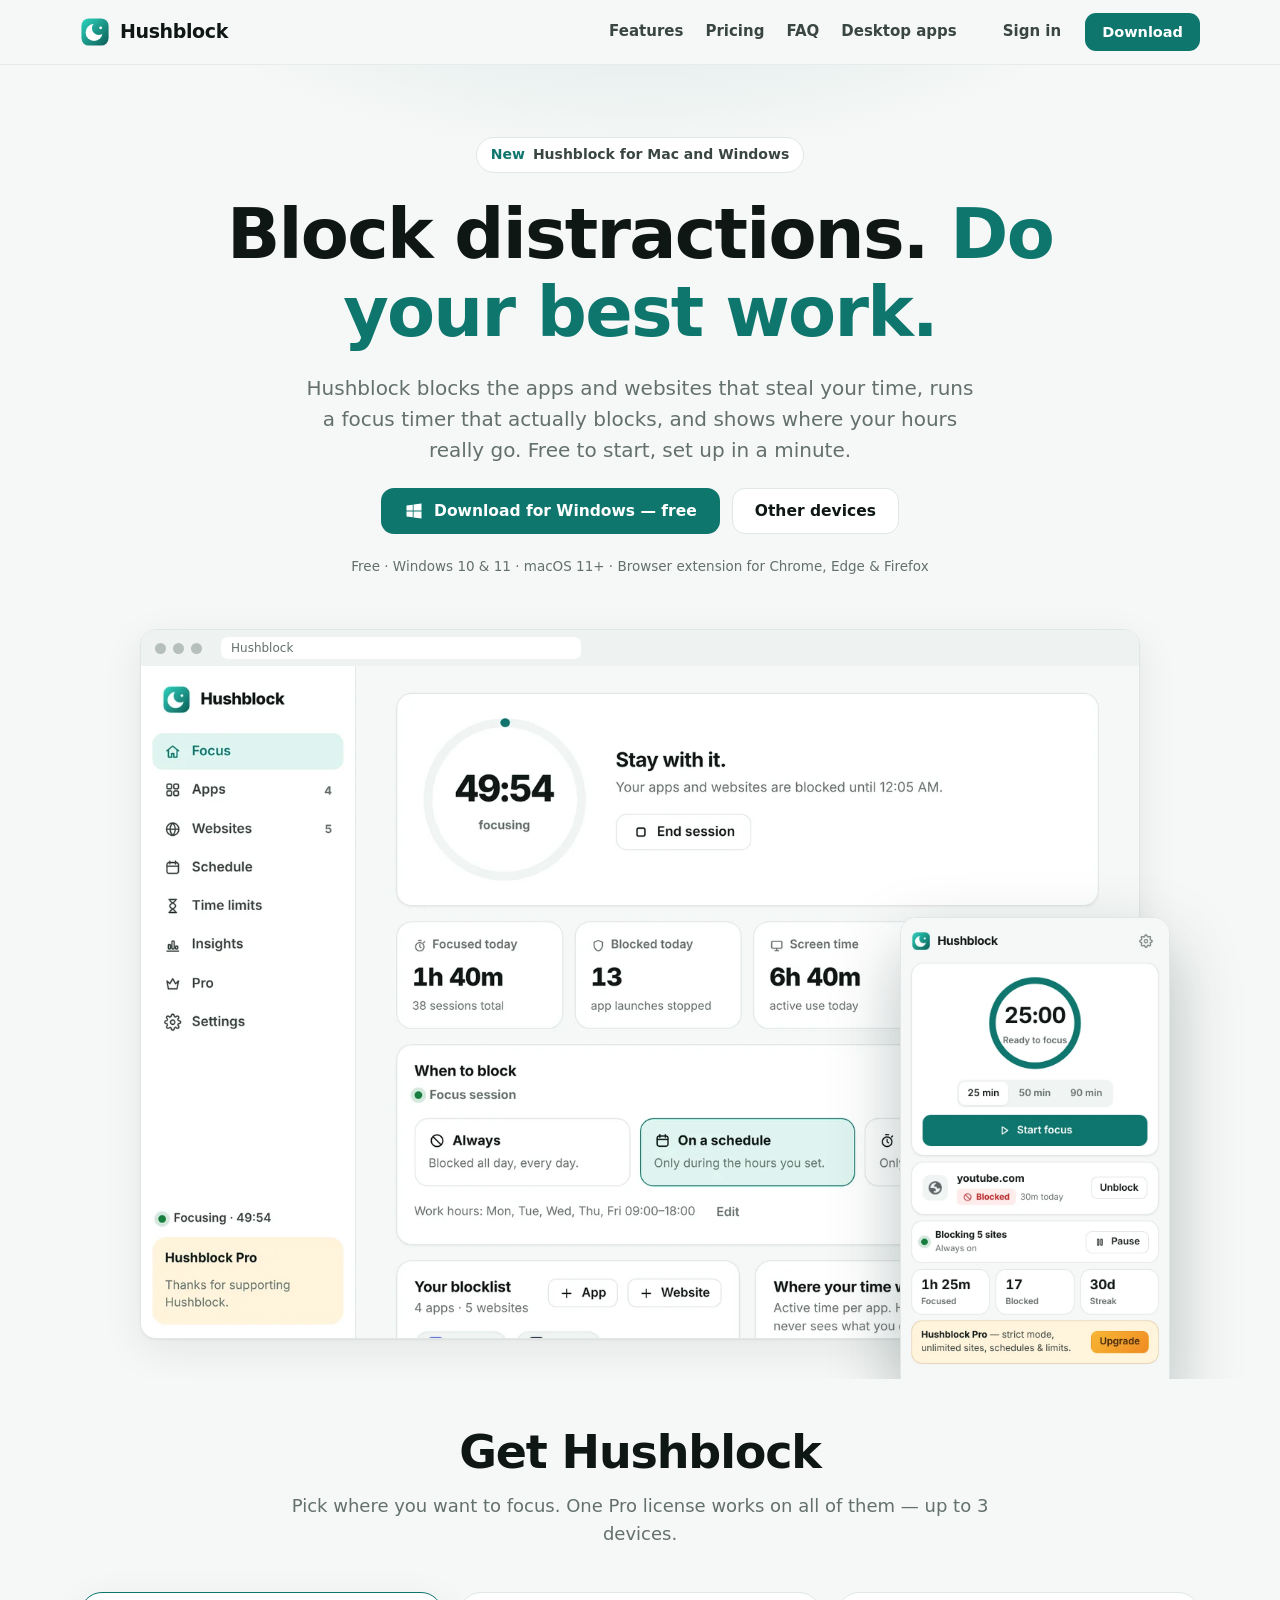
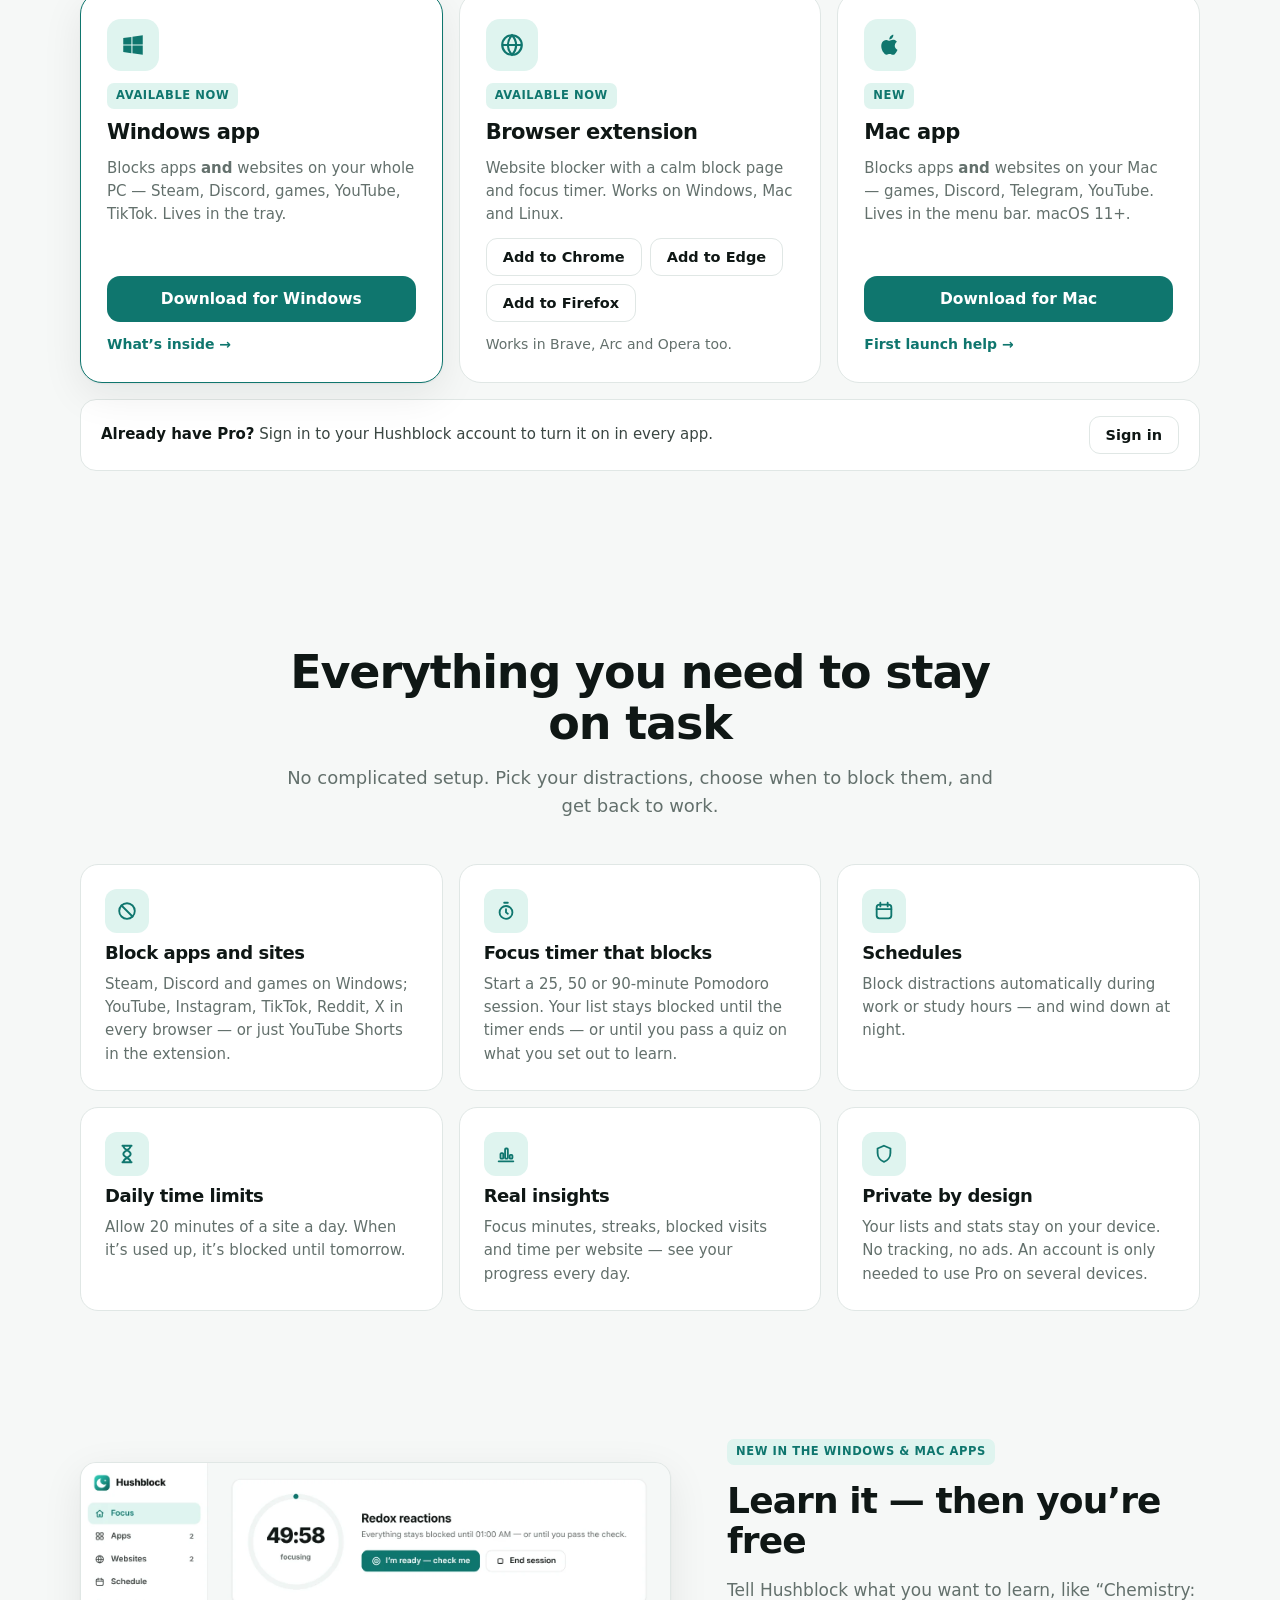
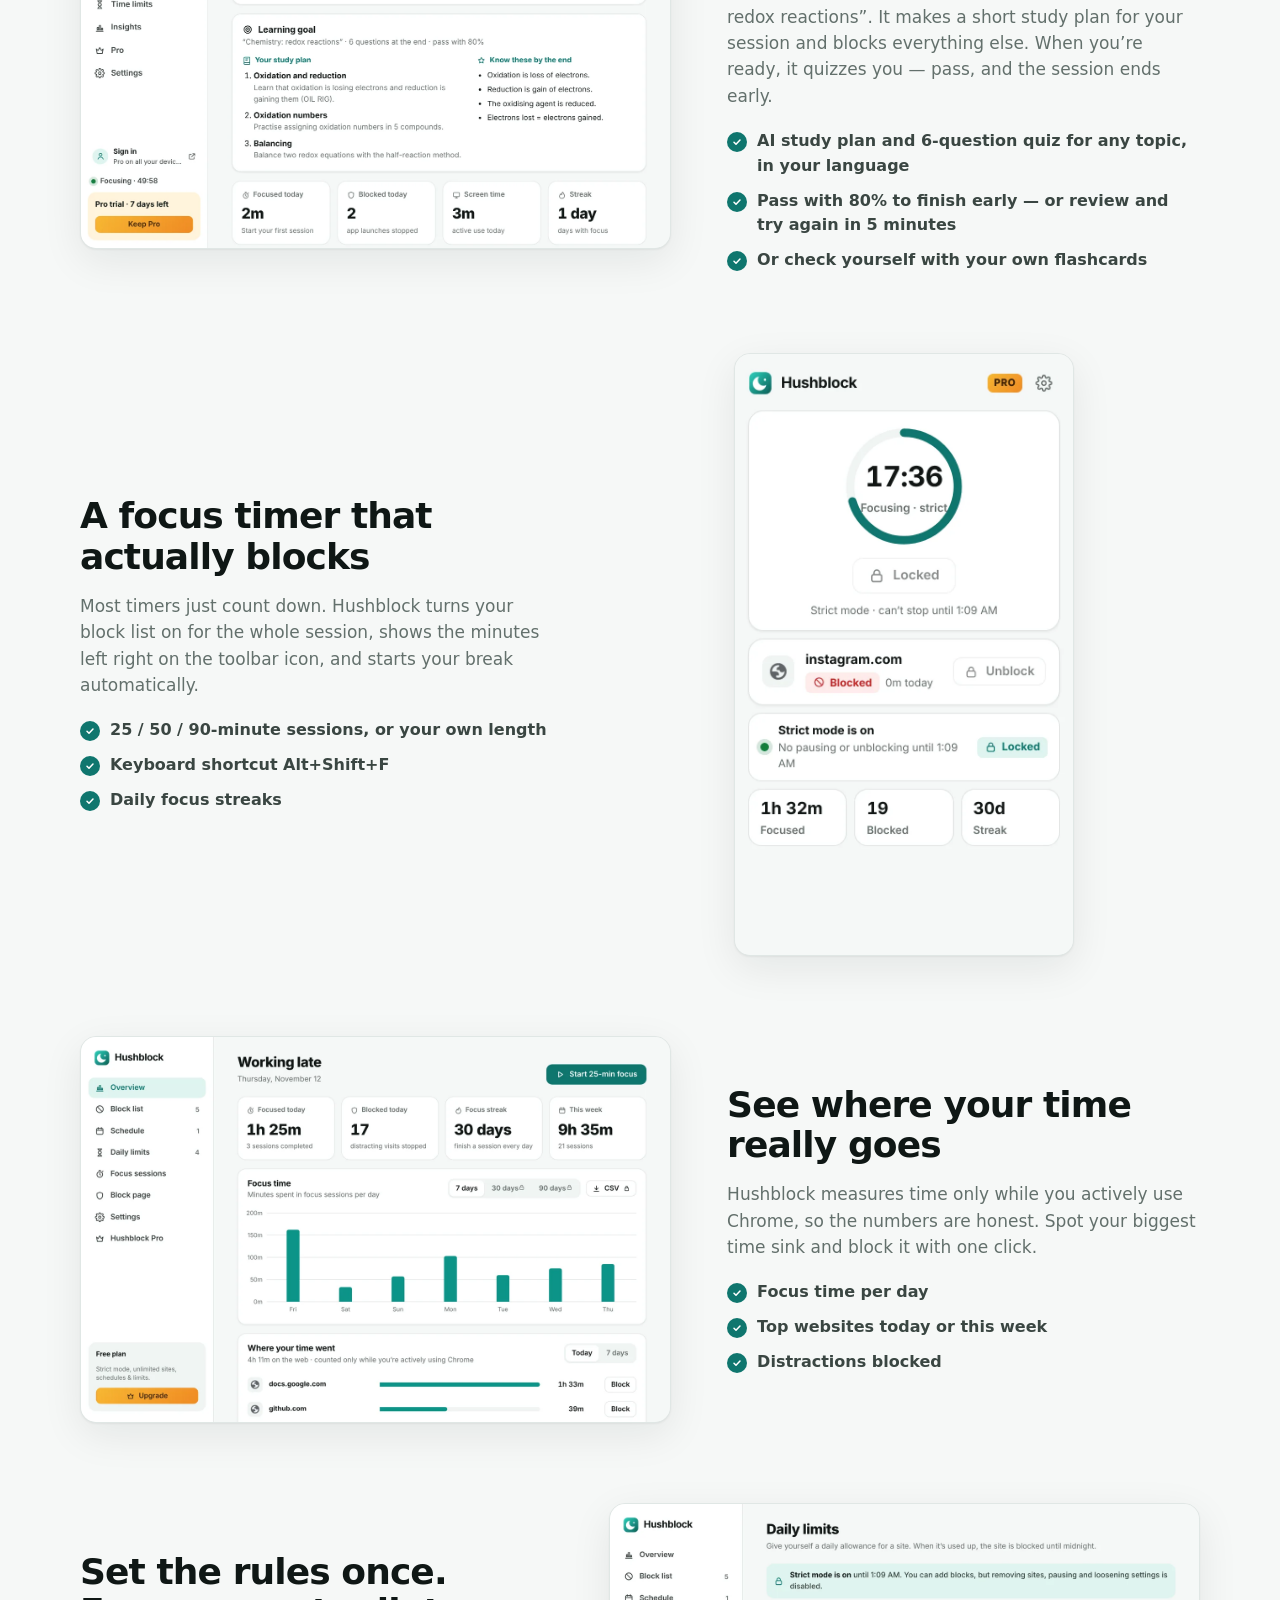
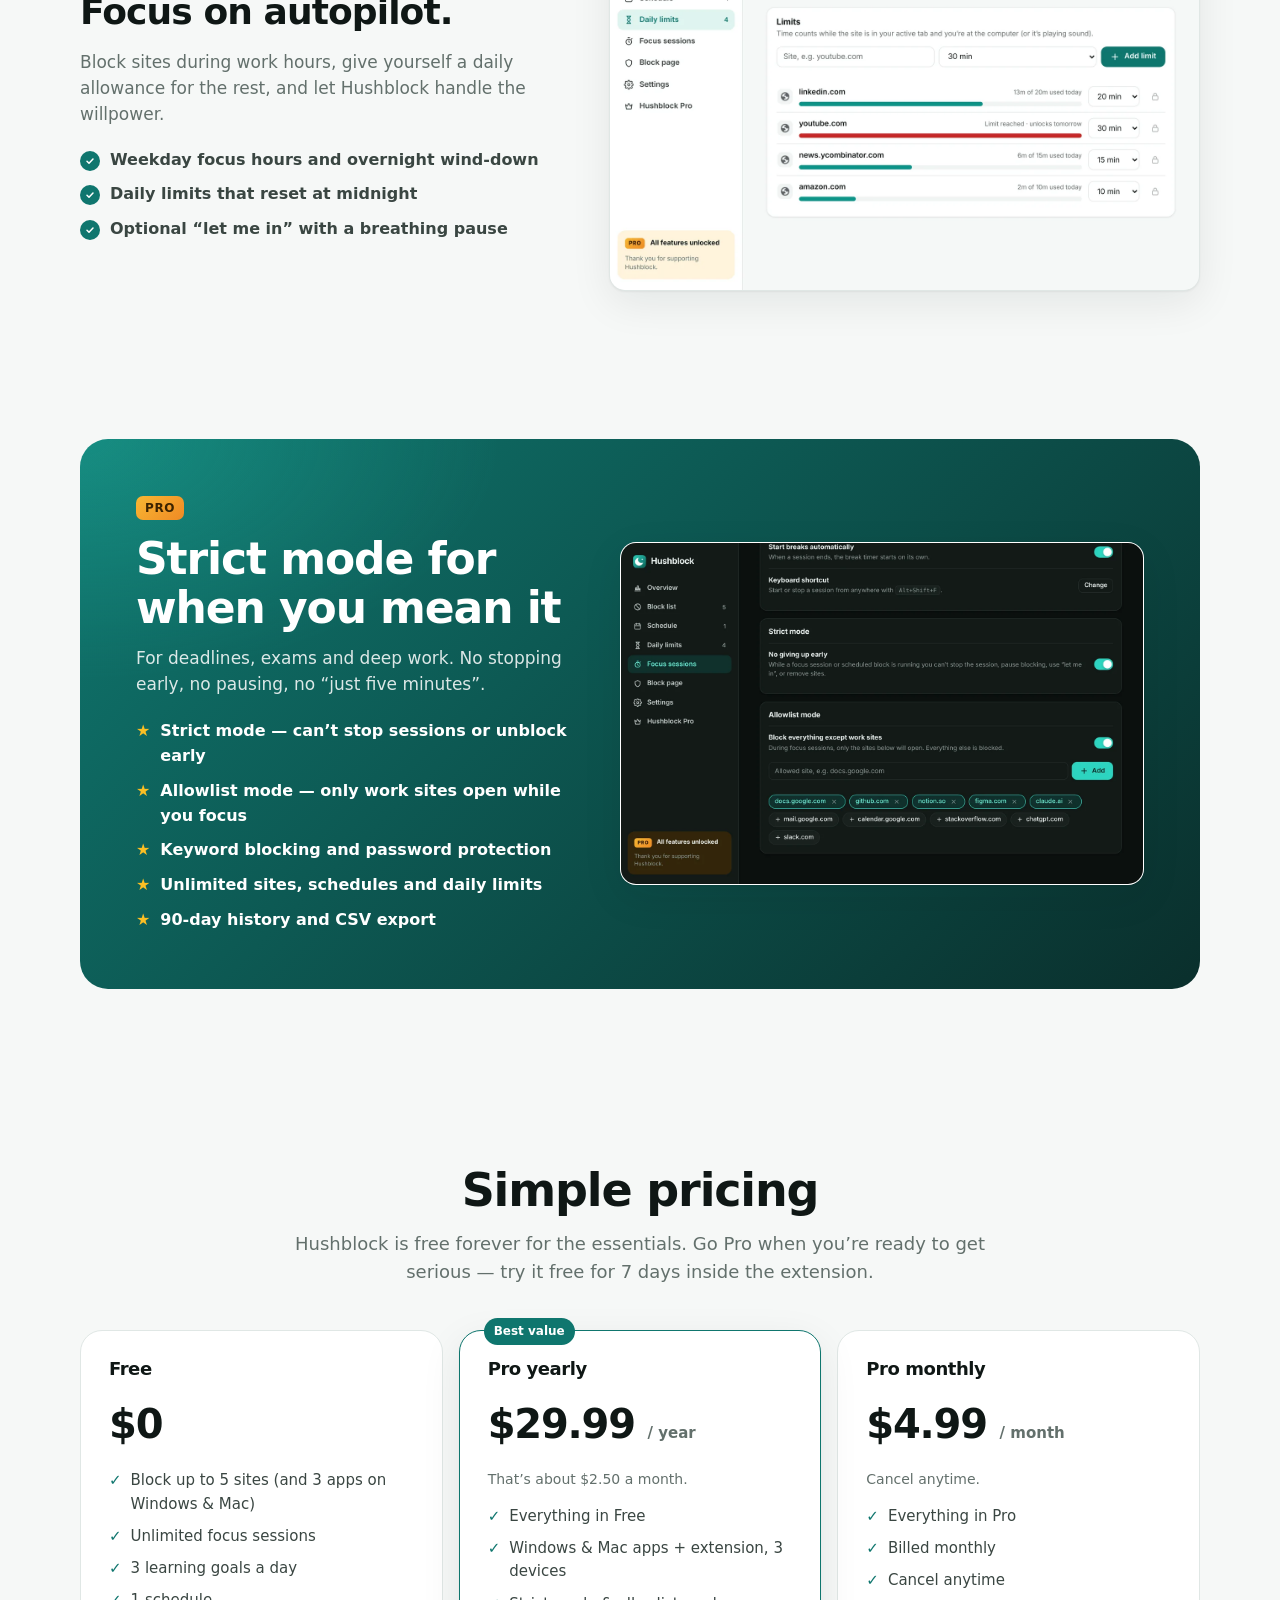
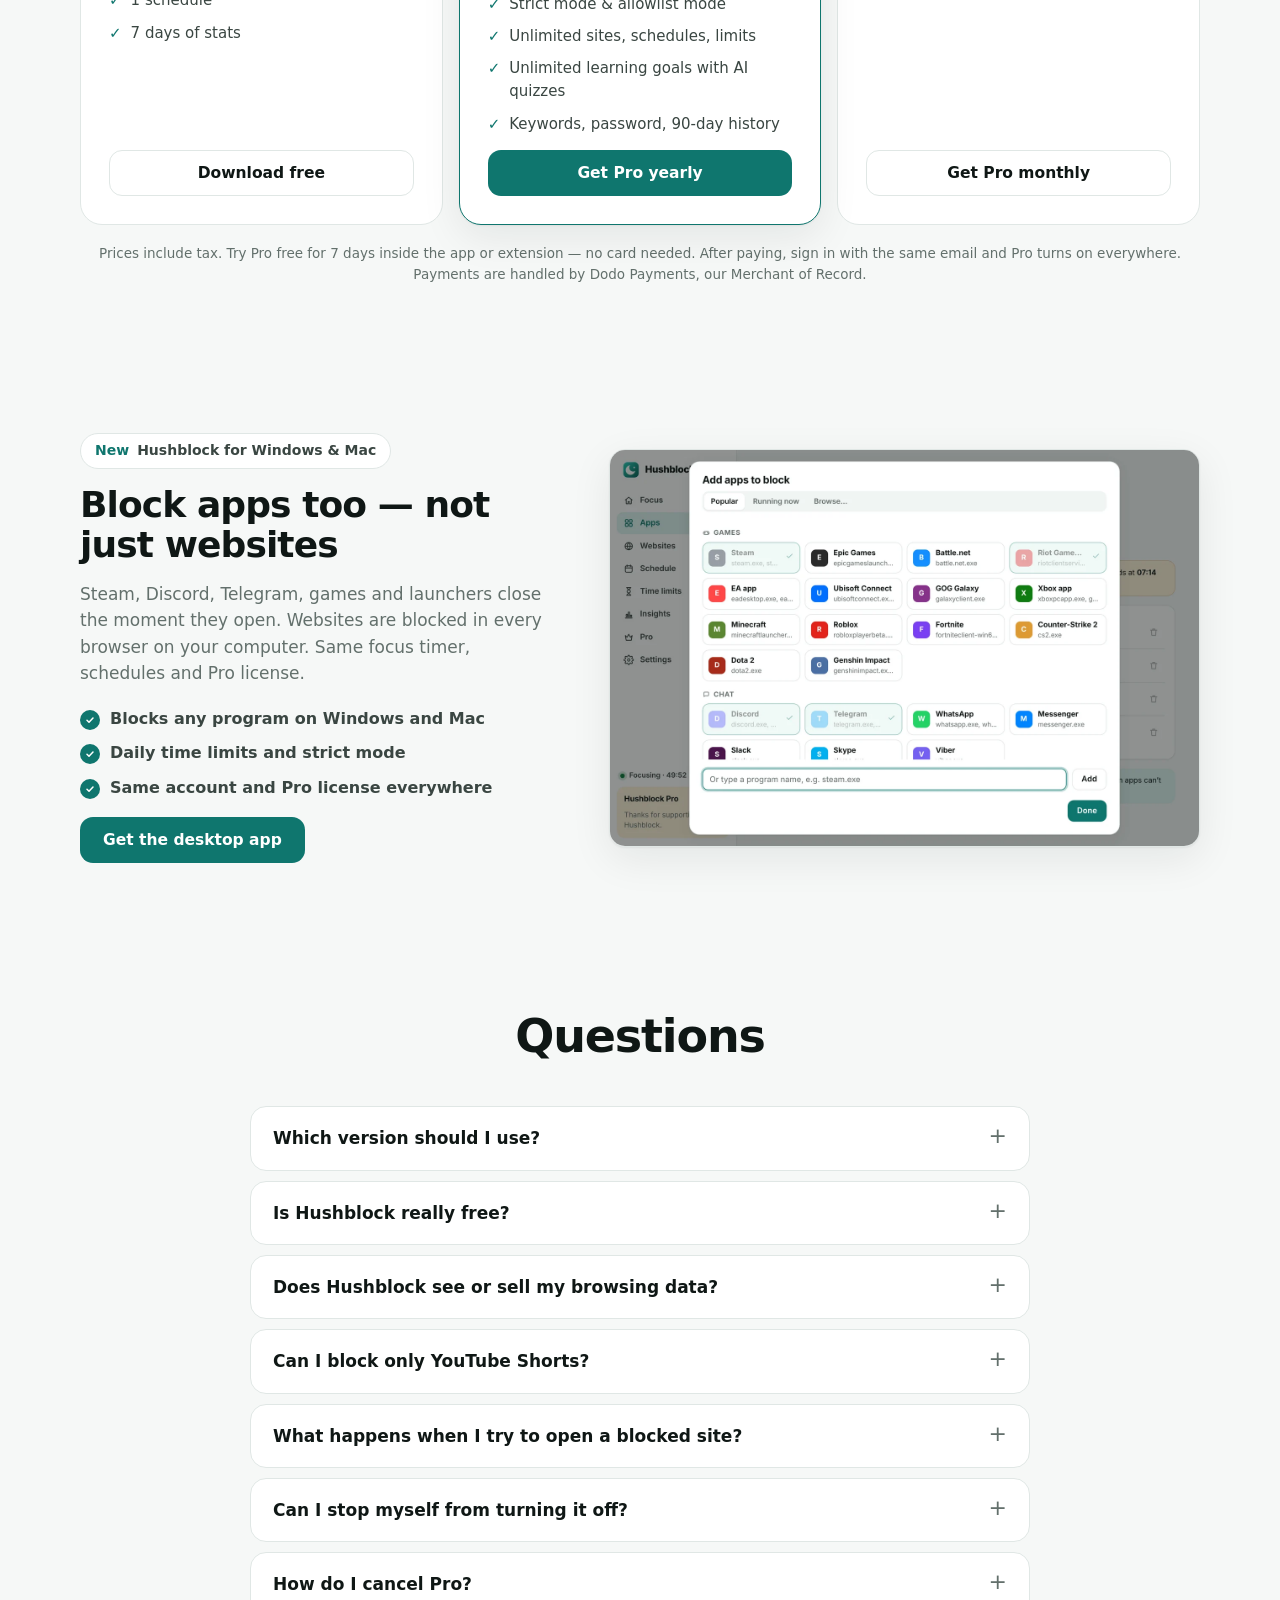
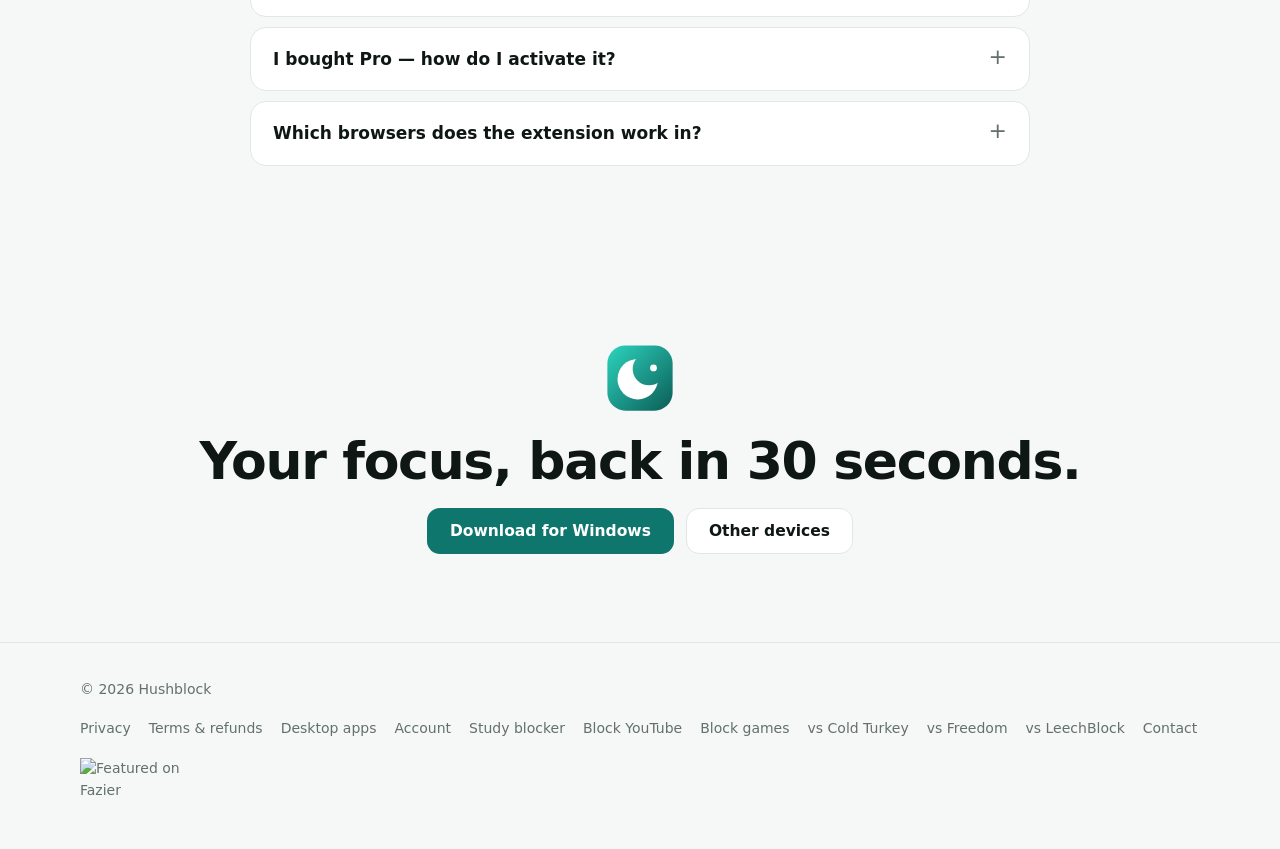
==== commit 92bc0a2c: "Add files via upload" ====
--- a/index.html
+++ b/index.html
@@ -13,7 +13,7 @@
   <meta property="og:type" content="website" />
   <meta name="twitter:card" content="summary_large_image" />
   <link rel="icon" href="img/favicon-32.png" />
-  <link rel="stylesheet" href="style.css?v=20261128" />
+  <link rel="stylesheet" href="style.css?v=20261128b" />
   <script type="application/ld+json">{"@context": "https://schema.org", "@type": "SoftwareApplication", "name": "Hushblock", "url": "https://hushblock.app/", "applicationCategory": "ProductivityApplication", "operatingSystem": "Windows 10, Windows 11, macOS 11+, Chrome, Edge, Firefox", "description": "App and website blocker with a focus timer, schedules, daily limits and quiz-to-unlock study sessions.", "offers": [{"@type": "Offer", "name": "Free", "price": "0", "priceCurrency": "USD"}, {"@type": "Offer", "name": "Pro yearly", "price": "29.99", "priceCurrency": "USD"}, {"@type": "Offer", "name": "Pro monthly", "price": "4.99", "priceCurrency": "USD"}]}</script>
   <script type="application/ld+json">{"@context": "https://schema.org", "@type": "FAQPage", "mainEntity": [{"@type": "Question", "name": "Which version should I use?", "acceptedAnswer": {"@type": "Answer", "text": "On a Windows PC, download the Windows app; on a Mac, the Mac app. Both block apps and websites everywhere. On a Chromebook or a computer where you can’t install apps, use the browser extension. You can use both; one Pro license covers up to 3 devices."}}, {"@type": "Question", "name": "Is Hushblock really free?", "acceptedAnswer": {"@type": "Answer", "text": "Yes. Blocking up to 5 sites, unlimited focus sessions, one schedule, one daily limit and a week of stats are free forever. Pro unlocks strict mode, unlimited blocking and more."}}, {"@type": "Question", "name": "Does Hushblock see or sell my browsing data?", "acceptedAnswer": {"@type": "Answer", "text": "No. Your block list, browsing time and statistics are stored only in your browser. Hushblock has no servers that receive this data, and there are no ads or analytics. Read the privacy policy."}}, {"@type": "Question", "name": "Can I block only YouTube Shorts?", "acceptedAnswer": {"@type": "Answer", "text": "Yes. Add youtube.com/shorts to your block list — the rest of YouTube keeps working."}}, {"@type": "Question", "name": "What happens when I try to open a blocked site?", "acceptedAnswer": {"@type": "Answer", "text": "You’ll see a calm block page with a short motivational line and your progress for today. If you allow it, you can get in for a few minutes after a short breathing pause — unless strict mode is on."}}, {"@type": "Question", "name": "Can I stop myself from turning it off?", "acceptedAnswer": {"@type": "Answer", "text": "With Pro, strict mode locks your session: no stopping early, no pausing, no unblocking. You can also protect your settings with a password — ask a friend to set it."}}, {"@type": "Question", "name": "How do I cancel Pro?", "acceptedAnswer": {"@type": "Answer", "text": "Open the extension’s Settings → Your plan → Manage subscription, or go straight to the customer portal and sign in with the email you used to pay. You keep Pro until the end of the period you paid for."}}, {"@type": "Question", "name": "I bought Pro — how do I activate it?", "acceptedAnswer": {"@type": "Answer", "text": "If Hushblock is installed in the browser you paid in, Pro switches on by itself. Otherwise sign in to your account with the email you paid with and press Activate for your device — or paste the license key from your receipt email in Hushblock → Pro. One key works on up to 3 devices."}}, {"@type": "Question", "name": "Which browsers does the extension work in?", "acceptedAnswer": {"@type": "Answer", "text": "Chrome, Edge and Firefox — get it from the Chrome Web Store (also works in Brave, Arc and Opera), Edge Add-ons or Firefox Add-ons. The Windows and Mac apps block websites in every browser, including Safari."}}]}</script>
 </head>
@@ -253,10 +253,13 @@
         <a href="leechblock-alternative/">vs LeechBlock</a>
         <a class="js-email" href="#">Contact</a>
       </nav>
+      <div class="badges">
+        <a href="https://fazier.com" target="_blank" rel="noopener"><img src="https://fazier.com/api/v1//public/badges/launch_badges.svg?badge_type=featured&amp;theme=light" width="120" alt="Featured on Fazier" loading="lazy" /></a>
+      </div>
     </div>
   </footer>
 
-  <script src="site-config.js?v=20261128"></script>
-  <script src="site.js?v=20261128"></script>
+  <script src="site-config.js?v=20261128b"></script>
+  <script src="site.js?v=20261128b"></script>
 </body>
 </html>
--- a/style.css
+++ b/style.css
@@ -195,3 +195,5 @@
 .related a { color: var(--muted); text-decoration: none; }
 .related a:hover { color: var(--brand-text); }
 @media (max-width: 860px) { .steps-row { grid-template-columns: 1fr; } }
+footer .badges { width: 100%; display: flex; gap: 12px; flex-wrap: wrap; }
+footer .badges img { display: block; height: auto; }
